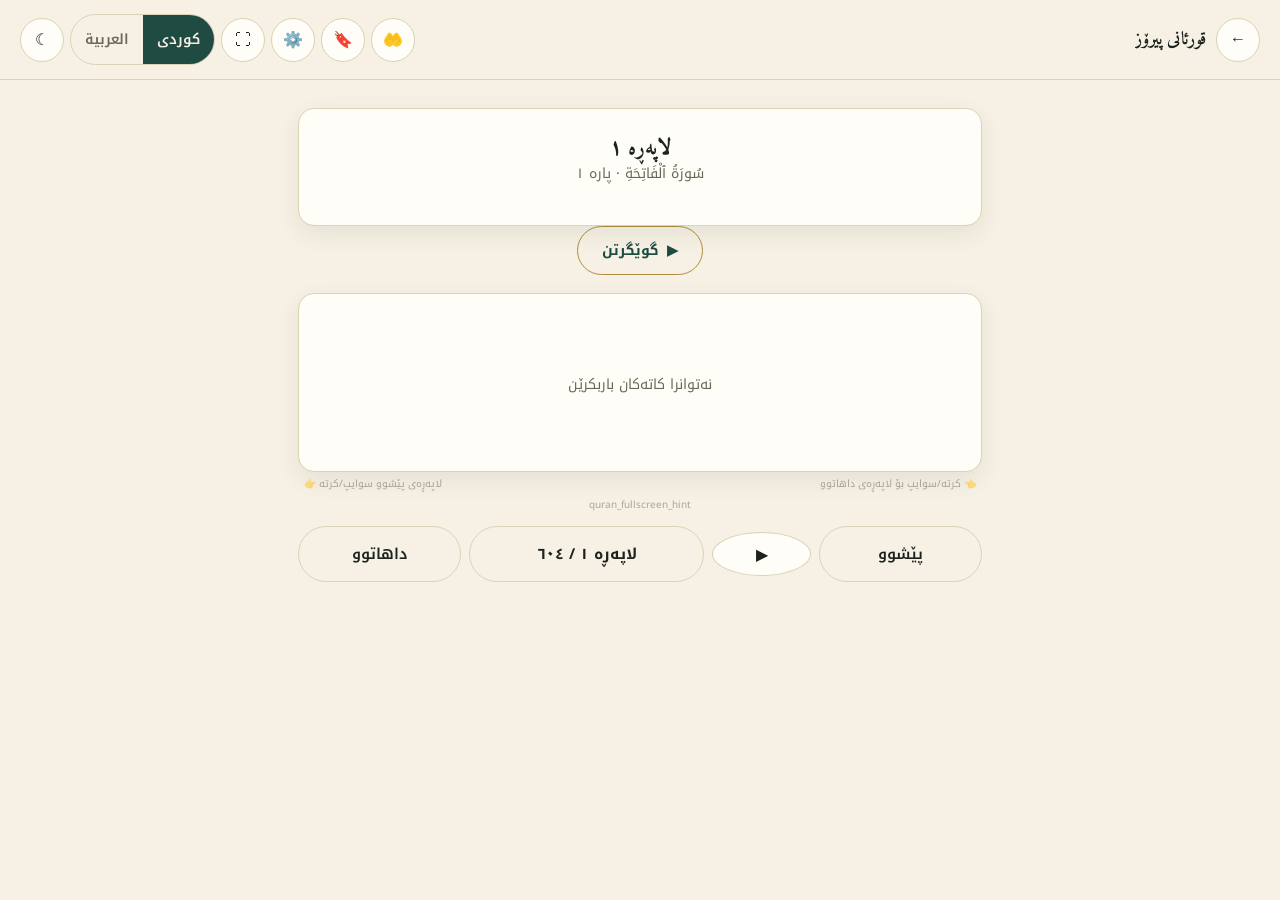
==== quran.html @ 37bf48a5 "Quran: remove Tajweed, fix fullscreen reader; Admin: one-click Azkar delete; cross-device safe-area/" ====
<!DOCTYPE html>
<html lang="ckb" dir="rtl">
<head>
<meta charset="UTF-8">
<meta name="viewport" content="width=device-width, initial-scale=1.0, maximum-scale=1.0, viewport-fit=cover">
<title>قورئانی پیرۆز</title>
<link rel="icon" href="icons/favicon-32.png" sizes="32x32">
<link rel="apple-touch-icon" href="icons/apple-touch-icon.png">
<meta name="theme-color" content="#1F4B43">
<link rel="stylesheet" href="css/theme.css">
<style>
  @import url('https://fonts.googleapis.com/css2?family=Amiri+Quran&display=swap');

  /* ---------- Reader toolbar ---------- */
  .reader-toolbar { display: flex; align-items: center; justify-content: space-between; gap: 8px; margin-bottom: 12px; flex-wrap: wrap; }
  .reader-audio-bar { display: flex; justify-content: center; margin-bottom: 10px; }
  .audio-play-btn {
    display: inline-flex; align-items: center; gap: 8px; padding: 10px 24px;
    border-radius: 999px; border: 1.5px solid var(--gold); background: transparent;
    color: var(--teal); font-weight: 700; font-size: 14px; min-height: 44px;
  }
  html[data-theme="dark"] .audio-play-btn { color: var(--gold); }

  /* ---------- Reader card / themes ---------- */
  body[data-qtheme="classic"] { --q-bg:#FFFDF7; --q-fg:#1C231F; --q-muted:#6B6858; }
  body[data-qtheme="night"]   { --q-bg:#12181A; --q-fg:#EDE7D3; --q-muted:#9A9682; }
  body[data-qtheme="sepia"]   { --q-bg:#F1E7D0; --q-fg:#3B2A18; --q-muted:#8A7A5E; }
  body[data-qtheme="emerald"] { --q-bg:#0F2A22; --q-fg:#F3EEDD; --q-muted:#9FC2B4; }
  body[data-qtheme="sky"]     { --q-bg:#EAF3F6; --q-fg:#16323D; --q-muted:#5C7A83; }

  #readerCard { background: var(--q-bg, var(--card)); color: var(--q-fg, var(--ink)); transition: background .2s ease, color .2s ease; position: relative; }

  .quran-flow-text { font-family: 'Amiri Quran', 'Amiri', serif; text-align: justify; text-align-last: center; line-height: 2.7; font-size: var(--q-font-size, 26px); }
  .ayah-num {
    display: inline-flex; align-items: center; justify-content: center;
    width: 1.05em; height: 1.05em; border-radius: 50%; border: 1.5px solid currentColor;
    font-size: 0.46em; font-family: 'Amiri Quran', 'Amiri', serif; font-weight: 700; opacity: .6;
    margin: 0 3px; vertical-align: 0.1em; line-height: 1;
  }
  .ayah-unit.bookmarked .ayah-num { border-color: var(--gold); background: var(--gold); color: #fff; opacity: 1; }
  .ayah-unit.playing { background: rgba(176,141,62,.18); border-radius: 6px; box-decoration-break: clone; -webkit-box-decoration-break: clone; }
  .ayah-unit.jump-target { animation: ayahFlash 1.6s ease; }
  @keyframes ayahFlash { 0%,100% { background: transparent; } 30% { background: rgba(176,141,62,.35); } }

  .surah-divider { text-align: center; margin: 26px 0 16px; padding: 12px 8px; border-top: 1px solid var(--q-muted, var(--line)); border-bottom: 1px solid var(--q-muted, var(--line)); }
  .surah-divider-name { font-family: 'Amiri Quran', 'Amiri', serif; font-size: 22px; font-weight: 700; }
  .surah-divider-meta { font-size: 12px; opacity: .75; margin-top: 4px; }
  .surah-divider:first-child { margin-top: 0; }

  .ayah-block { padding: 16px 2px; border-bottom: 1px dashed var(--q-muted, var(--line)); }
  .ayah-block:last-child { border-bottom: none; }
  .ayah-block-arabic { font-family: 'Amiri Quran', 'Amiri', serif; font-size: var(--q-font-size, 26px); text-align: right; line-height: 2.4; margin-bottom: 8px; }
  .ayah-block-tafsir { font-size: 14px; line-height: 1.9; color: var(--q-muted, var(--muted)); }
  .ayah-block-actions { margin-top: 8px; display: flex; gap: 6px; justify-content: flex-end; }
  .ayah-mini-btn { width: 32px; height: 32px; border-radius: 50%; border: 1px solid currentColor; opacity: .55; background: transparent; font-size: 13px; color: inherit; }
  .ayah-block.playing { background: rgba(176,141,62,.12); border-radius: var(--radius-sm); }
  .ayah-block.jump-target { animation: ayahFlash 1.6s ease; border-radius: var(--radius-sm); }

  /* ---------- Page navigation ---------- */
  .page-nav { display: flex; align-items: center; gap: 8px; margin-top: 14px; }
  .page-nav button { flex: 1; }
  .page-nav .page-indicator-btn { flex: 1.6; font-weight: 700; }
  .page-nav .icon-btn { flex: .7; min-height: 44px; }

  /* ---------- Settings / bookmarks modal bits ---------- */
  .theme-swatch-grid { display: grid; grid-template-columns: repeat(5, 1fr); gap: 8px; margin: 10px 0 6px; }
  .theme-swatch { height: 50px; border-radius: 10px; border: 2px solid var(--line); cursor: pointer; }
  .theme-swatch.selected { border-color: var(--gold); box-shadow: 0 0 0 2px rgba(176,141,62,.25); }
  .theme-swatch-label { font-size: 10px; text-align: center; margin-top: 4px; color: var(--muted); }
  .settings-row { display: flex; align-items: center; justify-content: space-between; padding: 12px 0; border-top: 1px solid var(--line); gap: 10px; }
  .settings-row:first-of-type { border-top: none; }
  .settings-row.column { flex-direction: column; align-items: stretch; }
  .toggle-switch { position: relative; width: 46px; height: 26px; flex-shrink: 0; }
  .toggle-switch input { opacity: 0; width: 0; height: 0; }
  .toggle-switch .track { position: absolute; inset: 0; background: var(--line); border-radius: 999px; transition: background .15s ease; }
  .toggle-switch .thumb { position: absolute; top: 3px; inset-inline-start: 3px; width: 20px; height: 20px; border-radius: 50%; background: #fff; transition: inset-inline-start .15s ease; box-shadow: 0 1px 3px rgba(0,0,0,.3); }
  .toggle-switch input:checked ~ .track { background: var(--teal); }
  .toggle-switch input:checked ~ .thumb { inset-inline-start: 23px; }
  .font-size-row { display: flex; align-items: center; gap: 10px; padding: 10px 0; }
  .font-size-row input[type="range"] { flex: 1; }
  .attribution-note { font-size: 11px; color: var(--muted); text-align: center; margin-top: 16px; line-height: 1.7; }

  /* ---------- Bookmarks ---------- */
  .bookmark-row-item { display: flex; align-items: center; gap: 8px; padding: 12px 4px; border-top: 1px solid var(--line); }
  .bookmark-row-item:first-child { border-top: none; }
  .bookmark-row-item .info { flex: 1; min-width: 0; cursor: pointer; }
  .bookmark-row-item .name { font-weight: 700; font-size: 14px; overflow-wrap: break-word; }
  .bookmark-row-item .meta { font-size: 12px; color: var(--muted); margin-top: 2px; }

  /* ---------- Dua Khatm ---------- */
  .dua-khatm-text { text-align: center; font-family: 'Amiri Quran', 'Amiri', serif; font-size: 21px; line-height: 2.4; white-space: pre-line; padding: 6px 4px; }

  /* ---------- Reader page tap zones ---------- */
  .reader-tap-hint { display: flex; justify-content: space-between; font-size: 10px; color: var(--muted); opacity: .55; margin-top: 4px; padding: 0 6px; }

  /* ---------- Immersive / fullscreen reading ----------
     Implemented as a plain fixed-position overlay rather than the
     browser's native Fullscreen API — that API behaves inconsistently
     across mobile browsers (partial support on iOS Safari, viewport
     resize glitches on Android Chrome when the address bar hides),
     which was causing the blank/overlapping rendering. A CSS-only
     overlay is fully within our control on every device. */
  body.q-immersive { overflow: hidden; }

  body.q-immersive .topbar,
  body.q-immersive #readerHeader,
  body.q-immersive .reader-audio-bar,
  body.q-immersive .reader-tap-hint,
  body.q-immersive .page-nav,
  body.q-immersive .ayah-block-actions { display: none !important; }

  body.q-immersive .page.wide { padding: 0; margin: 0; max-width: none; width: 100%; }

  body.q-immersive #readerCard {
    display: block;
    position: fixed;
    inset: 0;
    z-index: 500;
    background: var(--q-bg, var(--card));
    overflow-y: auto;
    -webkit-overflow-scrolling: touch;
    border-radius: 0;
    box-shadow: none;
    margin: 0;
    padding: max(22px, env(safe-area-inset-top)) max(18px, env(safe-area-inset-right)) max(22px, env(safe-area-inset-bottom)) max(18px, env(safe-area-inset-left));
  }

  .immersive-page-badge {
    display: none;
    position: fixed;
    bottom: max(14px, env(safe-area-inset-bottom));
    inset-inline: 0;
    margin: 0 auto;
    width: fit-content;
    z-index: 501;
    background: var(--card);
    color: var(--ink);
    border: 1px solid var(--line);
    border-radius: 999px;
    padding: 7px 18px;
    font-size: 12px;
    font-weight: 700;
    box-shadow: var(--shadow);
    opacity: .92;
  }
  body.q-immersive .immersive-page-badge { display: block; }

  .immersive-exit-btn {
    display: none;
    position: fixed;
    top: max(14px, env(safe-area-inset-top));
    inset-inline-end: max(14px, env(safe-area-inset-right));
    z-index: 501;
    width: 38px; height: 38px;
    border-radius: 50%;
    border: 1px solid var(--line);
    background: var(--card);
    color: var(--ink);
    font-size: 15px;
    align-items: center; justify-content: center;
    box-shadow: var(--shadow);
    opacity: .85;
  }
  body.q-immersive .immersive-exit-btn { display: flex; }
</style>
</head>
<body>

<div class="topbar">
  <div class="brand">
    <button class="icon-btn" onclick="handleBack()">←</button>
    <span data-i18n="quran_page_heading">قورئانی پیرۆز</span>
  </div>
  <div class="controls">
    <button class="icon-btn" onclick="openDuaKhatmModal()" title="Dua Khatm">🤲</button>
    <button class="icon-btn" onclick="openBookmarksModal()" title="Bookmarks">🔖</button>
    <button class="icon-btn" onclick="openSettingsModal()" title="Settings">⚙️</button>
    <button class="icon-btn" onclick="toggleFullscreen()" title="Fullscreen">⛶</button>
    <div class="lang-toggle">
      <button class="lang-pill" data-lang="ckb" onclick="setLang('ckb'); refreshCurrentView();">کوردی</button>
      <button class="lang-pill" data-lang="ar" onclick="setLang('ar'); refreshCurrentView();">العربية</button>
    </div>
    <button class="icon-btn" onclick="setTheme(getTheme()==='dark'?'light':'dark')">
      <span class="theme-toggle-icon">☾</span>
    </button>
  </div>
</div>

<div class="page wide" id="quranPage">
  <!-- Reader — always Mushaf page-by-page (1–604) -->
  <div id="readerView">
    <div class="hero-card" id="readerHeader" style="text-align:center; margin-top:0; padding:18px 20px">
      <h1 id="readerTitle" style="font-size:22px; font-family:'Amiri Quran','Amiri',serif"></h1>
      <p class="sub" id="readerSubtitle" style="margin-top:4px"></p>
    </div>

    <div class="reader-audio-bar">
      <button class="audio-play-btn" id="playBtn" onclick="toggleAudio()">
        <span id="playIcon">▶</span> <span id="playLabel" data-i18n="quran_play_audio">گوێگرتن</span>
      </button>
    </div>

    <div class="hero-card" id="readerCard">
      <div id="quranFlow">
        <p class="sub" data-i18n="prayer_loading">چاوەڕوان بە...</p>
      </div>
    </div>

    <div class="immersive-page-badge" id="immersivePageBadge"></div>
    <button class="immersive-exit-btn" onclick="exitImmersive()" title="Exit fullscreen">✕</button>

    <div class="reader-tap-hint">
      <span data-i18n="quran_tap_hint_next">👈 کرتە/سوایپ بۆ لاپەڕەی داهاتوو</span>
      <span data-i18n="quran_tap_hint_prev">لاپەڕەی پێشوو سوایپ/کرتە 👉</span>
    </div>
    <div class="reader-tap-hint" style="justify-content: center; margin-top: 6px;">
      <span data-i18n="quran_fullscreen_hint">(بۆ خوێندنەوەی پڕشاشە، کرتە لە ناوەڕاستی لاپەڕە بکە)</span>
    </div>

    <div class="page-nav" id="pageNav">
      <button class="btn-outline" onclick="prevPage()" data-i18n="quran_prev_page">پێشوو</button>
      <button class="icon-btn" id="pageNavPlayBtn" onclick="toggleAudio()" title="Play">▶</button>
      <button class="btn-outline page-indicator-btn" id="pageIndicatorBtn" onclick="openGotoPageModal()"></button>
      <button class="btn-outline" onclick="nextPage()" data-i18n="quran_next_page">داهاتوو</button>
    </div>
  </div>
</div>

<script src="js/config.js"></script>
<script src="js/i18n.js"></script>
<script src="js/ui-helpers.js"></script>
<script>
// ============================================================
// Quran reader — Al Quran Cloud API
// Reader is always Mushaf page-by-page (1–604), plain Uthmani script
// (no Tajweed colour-coding — kept simple and fast-loading).
// ============================================================
const QURAN_API = 'https://api.alquran.cloud/v1';
const TEXT_EDITION = 'quran-uthmani';
const TAFSIR_EDITION = 'ku.asan';
const AUDIO_EDITION = 'ar.alafasy';
const TOTAL_PAGES = 604;

// ---- Static Quran metadata ----
const PAGE_STARTS=[[1,1],[2,1],[2,6],[2,17],[2,25],[2,30],[2,38],[2,49],[2,58],[2,62],[2,70],[2,77],[2,84],[2,89],[2,94],[2,102],[2,106],[2,113],[2,120],[2,127],[2,135],[2,142],[2,146],[2,154],[2,164],[2,170],[2,177],[2,182],[2,187],[2,191],[2,197],[2,203],[2,211],[2,216],[2,220],[2,225],[2,231],[2,234],[2,238],[2,246],[2,249],[2,253],[2,257],[2,260],[2,265],[2,270],[2,275],[2,282],[2,283],[3,1],[3,10],[3,16],[3,23],[3,30],[3,38],[3,46],[3,53],[3,62],[3,71],[3,78],[3,84],[3,92],[3,101],[3,109],[3,116],[3,122],[3,133],[3,141],[3,149],[3,154],[3,158],[3,166],[3,174],[3,181],[3,187],[3,195],[4,1],[4,7],[4,12],[4,15],[4,20],[4,24],[4,27],[4,34],[4,38],[4,45],[4,52],[4,60],[4,66],[4,75],[4,80],[4,87],[4,92],[4,95],[4,102],[4,106],[4,114],[4,122],[4,128],[4,135],[4,141],[4,148],[4,155],[4,163],[4,171],[4,176],[5,3],[5,6],[5,10],[5,14],[5,18],[5,24],[5,32],[5,37],[5,42],[5,46],[5,51],[5,58],[5,65],[5,71],[5,77],[5,83],[5,90],[5,96],[5,104],[5,109],[5,114],[6,1],[6,9],[6,19],[6,28],[6,36],[6,45],[6,53],[6,60],[6,69],[6,74],[6,82],[6,91],[6,95],[6,102],[6,111],[6,119],[6,125],[6,132],[6,138],[6,143],[6,147],[6,152],[6,158],[7,1],[7,12],[7,23],[7,31],[7,38],[7,44],[7,52],[7,58],[7,68],[7,74],[7,82],[7,88],[7,96],[7,105],[7,121],[7,131],[7,138],[7,144],[7,150],[7,156],[7,160],[7,164],[7,171],[7,179],[7,188],[7,196],[8,1],[8,9],[8,17],[8,26],[8,34],[8,41],[8,46],[8,53],[8,62],[8,70],[9,1],[9,7],[9,14],[9,21],[9,27],[9,32],[9,37],[9,41],[9,48],[9,55],[9,62],[9,69],[9,73],[9,80],[9,87],[9,94],[9,100],[9,107],[9,112],[9,118],[9,123],[10,1],[10,7],[10,15],[10,21],[10,26],[10,34],[10,43],[10,54],[10,62],[10,71],[10,79],[10,89],[10,98],[10,107],[11,6],[11,13],[11,20],[11,29],[11,38],[11,46],[11,54],[11,63],[11,72],[11,82],[11,89],[11,98],[11,109],[11,118],[12,5],[12,15],[12,23],[12,31],[12,38],[12,44],[12,53],[12,64],[12,70],[12,79],[12,87],[12,96],[12,104],[13,1],[13,6],[13,14],[13,19],[13,29],[13,35],[13,43],[14,6],[14,11],[14,19],[14,25],[14,34],[14,43],[15,1],[15,16],[15,32],[15,52],[15,71],[15,91],[16,7],[16,15],[16,27],[16,35],[16,43],[16,55],[16,65],[16,73],[16,80],[16,88],[16,94],[16,103],[16,111],[16,119],[17,1],[17,8],[17,18],[17,28],[17,39],[17,50],[17,59],[17,67],[17,76],[17,87],[17,97],[17,105],[18,5],[18,16],[18,21],[18,28],[18,35],[18,46],[18,54],[18,62],[18,75],[18,84],[18,98],[19,1],[19,12],[19,26],[19,39],[19,52],[19,65],[19,77],[19,96],[20,13],[20,38],[20,52],[20,65],[20,77],[20,88],[20,99],[20,114],[20,126],[21,1],[21,11],[21,25],[21,36],[21,45],[21,58],[21,73],[21,82],[21,91],[21,102],[22,1],[22,6],[22,16],[22,24],[22,31],[22,39],[22,47],[22,56],[22,65],[22,73],[23,1],[23,18],[23,28],[23,43],[23,60],[23,75],[23,90],[23,105],[24,1],[24,11],[24,21],[24,28],[24,32],[24,37],[24,44],[24,54],[24,59],[24,62],[25,3],[25,12],[25,21],[25,33],[25,44],[25,56],[25,68],[26,1],[26,20],[26,40],[26,61],[26,84],[26,112],[26,137],[26,160],[26,184],[26,207],[27,1],[27,14],[27,23],[27,36],[27,45],[27,56],[27,64],[27,77],[27,89],[28,6],[28,14],[28,22],[28,29],[28,36],[28,44],[28,51],[28,60],[28,71],[28,78],[28,85],[29,7],[29,15],[29,24],[29,31],[29,39],[29,46],[29,53],[29,64],[30,6],[30,16],[30,25],[30,33],[30,42],[30,51],[31,1],[31,12],[31,20],[31,29],[32,1],[32,12],[32,21],[33,1],[33,7],[33,16],[33,23],[33,31],[33,36],[33,44],[33,51],[33,55],[33,63],[34,1],[34,8],[34,15],[34,23],[34,32],[34,40],[34,49],[35,4],[35,12],[35,19],[35,31],[35,39],[35,45],[36,13],[36,28],[36,41],[36,55],[36,71],[37,1],[37,25],[37,52],[37,77],[37,103],[37,127],[37,154],[38,1],[38,17],[38,27],[38,43],[38,62],[38,84],[39,6],[39,11],[39,22],[39,32],[39,41],[39,48],[39,57],[39,68],[39,75],[40,8],[40,17],[40,26],[40,34],[40,41],[40,50],[40,59],[40,67],[40,78],[41,1],[41,12],[41,21],[41,30],[41,39],[41,47],[42,1],[42,11],[42,16],[42,23],[42,32],[42,45],[42,52],[43,11],[43,23],[43,34],[43,48],[43,61],[43,74],[44,1],[44,19],[44,40],[45,1],[45,14],[45,23],[45,33],[46,6],[46,15],[46,21],[46,29],[47,1],[47,12],[47,20],[47,30],[48,1],[48,10],[48,16],[48,24],[48,29],[49,5],[49,12],[50,1],[50,16],[50,36],[51,7],[51,31],[51,52],[52,15],[52,32],[53,1],[53,27],[53,45],[54,7],[54,28],[54,50],[55,17],[55,41],[55,68],[56,17],[56,51],[56,77],[57,4],[57,12],[57,19],[57,25],[58,1],[58,7],[58,12],[58,22],[59,4],[59,10],[59,17],[60,1],[60,6],[60,12],[61,6],[62,1],[62,9],[63,5],[64,1],[64,10],[65,1],[65,6],[66,1],[66,8],[67,1],[67,13],[67,27],[68,16],[68,43],[69,9],[69,35],[70,11],[70,40],[71,11],[72,1],[72,14],[73,1],[73,20],[74,18],[74,48],[75,20],[76,6],[76,26],[77,20],[78,1],[78,31],[79,16],[80,1],[81,1],[82,1],[83,7],[83,35],[85,1],[86,1],[87,16],[89,1],[89,24],[91,1],[92,15],[95,1],[97,1],[98,8],[100,10],[103,1],[106,1],[109,1],[112,1]];
const JUZ_STARTS=[[1,1],[2,142],[2,253],[3,93],[4,24],[4,148],[5,82],[6,111],[7,88],[8,41],[9,93],[11,6],[12,53],[15,1],[17,1],[18,75],[21,1],[23,1],[25,21],[27,56],[29,46],[33,31],[36,28],[39,32],[41,47],[46,1],[51,31],[58,1],[67,1],[78,1]];
const SURAH_META=[["سُورَةُ ٱلْفَاتِحَةِ","Al-Faatiha","The Opening",7,"M"],["سُورَةُ البَقَرَةِ","Al-Baqara","The Cow",286,"D"],["سُورَةُ آلِ عِمۡرَانَ","Aal-i-Imraan","The Family of Imraan",200,"D"],["سُورَةُ النِّسَاءِ","An-Nisaa","The Women",176,"D"],["سُورَةُ المَائـِدَةِ","Al-Maaida","The Table",120,"D"],["سُورَةُ الأَنۡعَامِ","Al-An'aam","The Cattle",165,"M"],["سُورَةُ الأَعۡرَافِ","Al-A'raaf","The Heights",206,"M"],["سُورَةُ الأَنفَالِ","Al-Anfaal","The Spoils of War",75,"D"],["سُورَةُ التَّوۡبَةِ","At-Tawba","The Repentance",129,"D"],["سُورَةُ يُونُسَ","Yunus","Jonas",109,"M"],["سُورَةُ هُودٍ","Hud","Hud",123,"M"],["سُورَةُ يُوسُفَ","Yusuf","Joseph",111,"M"],["سُورَةُ الرَّعۡدِ","Ar-Ra'd","The Thunder",43,"D"],["سُورَةُ إِبۡرَاهِيمَ","Ibrahim","Abraham",52,"M"],["سُورَةُ الحِجۡرِ","Al-Hijr","The Rock",99,"M"],["سُورَةُ النَّحۡلِ","An-Nahl","The Bee",128,"M"],["سُورَةُ الإِسۡرَاءِ","Al-Israa","The Night Journey",111,"M"],["سُورَةُ الكَهۡفِ","Al-Kahf","The Cave",110,"M"],["سُورَةُ مَرۡيَمَ","Maryam","Mary",98,"M"],["سُورَةُ طه","Taa-Haa","Taa-Haa",135,"M"],["سُورَةُ الأَنبِيَاءِ","Al-Anbiyaa","The Prophets",112,"M"],["سُورَةُ الحَجِّ","Al-Hajj","The Pilgrimage",78,"D"],["سُورَةُ المُؤۡمِنُونَ","Al-Muminoon","The Believers",118,"M"],["سُورَةُ النُّورِ","An-Noor","The Light",64,"D"],["سُورَةُ الفُرۡقَانِ","Al-Furqaan","The Criterion",77,"M"],["سُورَةُ الشُّعَرَاءِ","Ash-Shu'araa","The Poets",227,"M"],["سُورَةُ النَّمۡلِ","An-Naml","The Ant",93,"M"],["سُورَةُ القَصَصِ","Al-Qasas","The Stories",88,"M"],["سُورَةُ العَنكَبُوتِ","Al-Ankaboot","The Spider",69,"M"],["سُورَةُ الرُّومِ","Ar-Room","The Romans",60,"M"],["سُورَةُ لُقۡمَانَ","Luqman","Luqman",34,"M"],["سُورَةُ السَّجۡدَةِ","As-Sajda","The Prostration",30,"M"],["سُورَةُ الأَحۡزَابِ","Al-Ahzaab","The Clans",73,"D"],["سُورَةُ سَبَإٍ","Saba","Sheba",54,"M"],["سُورَةُ فَاطِرٍ","Faatir","The Originator",45,"M"],["سُورَةُ يسٓ","Yaseen","Yaseen",83,"M"],["سُورَةُ الصَّافَّاتِ","As-Saaffaat","Those drawn up in Ranks",182,"M"],["سُورَةُ صٓ","Saad","The letter Saad",88,"M"],["سُورَةُ الزُّمَرِ","Az-Zumar","The Groups",75,"M"],["سُورَةُ غَافِرٍ","Ghafir","The Forgiver",85,"M"],["سُورَةُ فُصِّلَتۡ","Fussilat","Explained in detail",54,"M"],["سُورَةُ الشُّورَىٰ","Ash-Shura","Consultation",53,"M"],["سُورَةُ الزُّخۡرُفِ","Az-Zukhruf","Ornaments of gold",89,"M"],["سُورَةُ الدُّخَانِ","Ad-Dukhaan","The Smoke",59,"M"],["سُورَةُ الجَاثِيَةِ","Al-Jaathiya","Crouching",37,"M"],["سُورَةُ الأَحۡقَافِ","Al-Ahqaf","The Dunes",35,"M"],["سُورَةُ مُحَمَّدٍ","Muhammad","Muhammad",38,"D"],["سُورَةُ الفَتۡحِ","Al-Fath","The Victory",29,"D"],["سُورَةُ الحُجُرَاتِ","Al-Hujuraat","The Inner Apartments",18,"D"],["سُورَةُ قٓ","Qaaf","The letter Qaaf",45,"M"],["سُورَةُ الذَّارِيَاتِ","Adh-Dhaariyat","The Winnowing Winds",60,"M"],["سُورَةُ الطُّورِ","At-Tur","The Mount",49,"M"],["سُورَةُ النَّجۡمِ","An-Najm","The Star",62,"M"],["سُورَةُ القَمَرِ","Al-Qamar","The Moon",55,"M"],["سُورَةُ الرَّحۡمَٰن","Ar-Rahmaan","The Beneficent",78,"D"],["سُورَةُ الوَاقِعَةِ","Al-Waaqia","The Inevitable",96,"M"],["سُورَةُ الحَدِيدِ","Al-Hadid","The Iron",29,"D"],["سُورَةُ المُجَادلَةِ","Al-Mujaadila","The Pleading Woman",22,"D"],["سُورَةُ الحَشۡرِ","Al-Hashr","The Exile",24,"D"],["سُورَةُ المُمۡتَحنَةِ","Al-Mumtahana","She that is to be examined",13,"D"],["سُورَةُ الصَّفِّ","As-Saff","The Ranks",14,"D"],["سُورَةُ الجُمُعَةِ","Al-Jumu'a","Friday",11,"D"],["سُورَةُ المُنَافِقُونَ","Al-Munaafiqoon","The Hypocrites",11,"D"],["سُورَةُ التَّغَابُنِ","At-Taghaabun","Mutual Disillusion",18,"D"],["سُورَةُ الطَّلَاقِ","At-Talaaq","Divorce",12,"D"],["سُورَةُ التَّحۡرِيمِ","At-Tahrim","The Prohibition",12,"D"],["سُورَةُ المُلۡكِ","Al-Mulk","The Sovereignty",30,"M"],["سُورَةُ القَلَمِ","Al-Qalam","The Pen",52,"M"],["سُورَةُ الحَاقَّةِ","Al-Haaqqa","The Reality",52,"M"],["سُورَةُ المَعَارِجِ","Al-Ma'aarij","The Ascending Stairways",44,"M"],["سُورَةُ نُوحٍ","Nooh","Noah",28,"M"],["سُورَةُ الجِنِّ","Al-Jinn","The Jinn",28,"M"],["سُورَةُ المُزَّمِّلِ","Al-Muzzammil","The Enshrouded One",20,"M"],["سُورَةُ المُدَّثِّرِ","Al-Muddaththir","The Cloaked One",56,"M"],["سُورَةُ القِيَامَةِ","Al-Qiyaama","The Resurrection",40,"M"],["سُورَةُ الإِنسَانِ","Al-Insaan","Man",31,"D"],["سُورَةُ المُرۡسَلَاتِ","Al-Mursalaat","The Emissaries",50,"M"],["سُورَةُ النَّبَإِ","An-Naba","The Announcement",40,"M"],["سُورَةُ النَّازِعَاتِ","An-Naazi'aat","Those who drag forth",46,"M"],["سُورَةُ عَبَسَ","Abasa","He frowned",42,"M"],["سُورَةُ التَّكۡوِيرِ","At-Takwir","The Overthrowing",29,"M"],["سُورَةُ الانفِطَارِ","Al-Infitaar","The Cleaving",19,"M"],["سُورَةُ المُطَفِّفِينَ","Al-Mutaffifin","Defrauding",36,"M"],["سُورَةُ الانشِقَاقِ","Al-Inshiqaaq","The Splitting Open",25,"M"],["سُورَةُ البُرُوجِ","Al-Burooj","The Constellations",22,"M"],["سُورَةُ الطَّارِقِ","At-Taariq","The Morning Star",17,"M"],["سُورَةُ الأَعۡلَىٰ","Al-A'laa","The Most High",19,"M"],["سُورَةُ الغَاشِيَةِ","Al-Ghaashiya","The Overwhelming",26,"M"],["سُورَةُ الفَجۡرِ","Al-Fajr","The Dawn",30,"M"],["سُورَةُ البَلَدِ","Al-Balad","The City",20,"M"],["سُورَةُ الشَّمۡسِ","Ash-Shams","The Sun",15,"M"],["سُورَةُ اللَّيۡلِ","Al-Lail","The Night",21,"M"],["سُورَةُ الضُّحَىٰ","Ad-Dhuhaa","The Morning Hours",11,"M"],["سُورَةُ الشَّرۡحِ","Ash-Sharh","The Consolation",8,"M"],["سُورَةُ التِّينِ","At-Tin","The Fig",8,"M"],["سُورَةُ العَلَقِ","Al-Alaq","The Clot",19,"M"],["سُورَةُ القَدۡرِ","Al-Qadr","The Power, Fate",5,"M"],["سُورَةُ البَيِّنَةِ","Al-Bayyina","The Evidence",8,"D"],["سُورَةُ الزَّلۡزَلَةِ","Az-Zalzala","The Earthquake",8,"D"],["سُورَةُ العَادِيَاتِ","Al-Aadiyaat","The Chargers",11,"M"],["سُورَةُ القَارِعَةِ","Al-Qaari'a","The Calamity",11,"M"],["سُورَةُ التَّكَاثُرِ","At-Takaathur","Competition",8,"M"],["سُورَةُ العَصۡرِ","Al-Asr","The Declining Day, Epoch",3,"M"],["سُورَةُ الهُمَزَةِ","Al-Humaza","The Traducer",9,"M"],["سُورَةُ الفِيلِ","Al-Fil","The Elephant",5,"M"],["سُورَةُ قُرَيۡشٍ","Quraish","Quraysh",4,"M"],["سُورَةُ المَاعُونِ","Al-Maa'un","Almsgiving",7,"M"],["سُورَةُ الكَوۡثَرِ","Al-Kawthar","Abundance",3,"M"],["سُورَةُ الكَافِرُونَ","Al-Kaafiroon","The Disbelievers",6,"M"],["سُورَةُ النَّصۡرِ","An-Nasr","Divine Support",3,"D"],["سُورَةُ المَسَدِ","Al-Masad","The Palm Fibre",5,"M"],["سُورَةُ الإِخۡلَاصِ","Al-Ikhlaas","Sincerity",4,"M"],["سُورَةُ الفَلَقِ","Al-Falaq","The Dawn",5,"M"],["سُورَةُ النَّاسِ","An-Naas","Mankind",6,"M"]];

const SURAH_AYAH_OFFSET = []; 
(function build() {
  let acc = 0;
  for (let i = 0; i < SURAH_META.length; i++) { SURAH_AYAH_OFFSET[i] = acc; acc += SURAH_META[i][3]; }
})();
function surahAyahCount(s) { return SURAH_META[s - 1][3]; }
function globalIndex(surah, ayah) { return SURAH_AYAH_OFFSET[surah - 1] + ayah; }

const PAGE_START_GLOBAL = PAGE_STARTS.map(([s, a]) => globalIndex(s, a));
const JUZ_START_GLOBAL = JUZ_STARTS.map(([s, a]) => globalIndex(s, a));

function lastIndexAtMost(arr, target) {
  let lo = 0, hi = arr.length - 1, ans = 0;
  while (lo <= hi) {
    const mid = (lo + hi) >> 1;
    if (arr[mid] <= target) { ans = mid; lo = mid + 1; } else hi = mid - 1;
  }
  return ans;
}
function pageForGlobal(g) { return lastIndexAtMost(PAGE_START_GLOBAL, g) + 1; }
function pageForRef(surah, ayah) { return pageForGlobal(globalIndex(surah, ayah)); }
function pageForSurah(surah) { return pageForRef(surah, 1); }
function juzForGlobal(g) { return lastIndexAtMost(JUZ_START_GLOBAL, g) + 1; }

function walkRefs(startSurah, startAyah, count) {
  const refs = [];
  let s = startSurah, a = startAyah;
  for (let i = 0; i < count; i++) {
    refs.push({ surah: s, ayah: a });
    a++;
    if (a > surahAyahCount(s) && s < SURAH_META.length) { s++; a = 1; }
  }
  return refs;
}

function arabicNumeral(n) {
  const digits = ['٠', '١', '٢', '٣', '٤', '٥', '٦', '٧', '٨', '٩'];
  return String(n).split('').map((d) => digits[parseInt(d, 10)]).join('');
}

// ============================================================
// Dua Khatm al-Quran
// ============================================================
const DUA_KHATM_TEXT = `اللَّهُمَّ ارْحَمْنِي بِالْقُرْآنِ، وَاجْعَلْهُ لِي إِمَامًا وَنُورًا وَهُدًى وَرَحْمَةً، اللَّهُمَّ ذَكِّرْنِي مِنْهُ مَا نُسِّيتُ، وَعَلِّمْنِي مِنْهُ مَا جَهِلْتُ، وَارْزُقْنِي تِلَاوَتَهُ آنَاءَ اللَّيْلِ وَأَطْرَافَ النَّهَارِ، وَاجْعَلْهُ لِي حُجَّةً يَا رَبَّ الْعَالَمِينَ.

اللَّهُمَّ اجْعَلِ الْقُرْآنَ الْعَظِيمَ رَبِيعَ قَلْبِي، وَنُورَ صَدْرِي، وَجَلَاءَ حُزْنِي، وَذَهَابَ هَمِّي وَغَمِّي.

اللَّهُمَّ لَكَ الْحَمْدُ حَتَّى تَرْضَى، وَلَكَ الْحَمْدُ إِذَا رَضِيتَ، وَلَكَ الْحَمْدُ بَعْدَ الرِّضَا، وَلَكَ الْحَمْدُ عَلَى نِعَمِكَ الَّتِي لَا تُعَدُّ وَلَا تُحْصَى، وَلَكَ الْحَمْدُ أَنْ بَلَّغْتَنَا خَتْمَ كِتَابِكَ الْكَرِيمِ.

اللَّهُمَّ تَقَبَّلْ مِنَّا خَتْمَ الْقُرْآنِ، وَاكْتُبْ لَنَا بِهِ الْأَجْرَ الْعَظِيمَ، وَوَفِّقْنَا لِخَتَمَاتٍ عَدِيدَةٍ فِي صِحَّةٍ وَعَافِيَةٍ وَإِيمَانٍ.

رَبَّنَا آتِنَا فِي الدُّنْيَا حَسَنَةً وَفِي الْآخِرَةِ حَسَنَةً وَقِنَا عَذَابَ النَّارِ.

وَصَلَّى اللَّهُ وَسَلَّمَ عَلَى نَبِيِّنَا مُحَمَّدٍ، وَعَلَى آلِهِ وَصَحْبِهِ أَجْمَعِينَ.`;

function openDuaKhatmModal() {
  openModal(`
    <h3 data-i18n="quran_dua_khatm_title">دوعای ختمی قورئان</h3>
    <div class="dua-khatm-text">${DUA_KHATM_TEXT}</div>
  `);
}

function offerDuaKhatm() {
  openModal(`
    <h3 data-i18n="quran_khatm_congrats_title">پیرۆزە! 🎉</h3>
    <p data-i18n="quran_khatm_congrats">پیرۆزە! تۆ خوێندنەوەی تەواوی قورئانی پیرۆزت تەواو کرد.</p>
    <button class="btn-primary" style="width:100%; margin-top:8px" onclick="closeModal(); openDuaKhatmModal();" data-i18n="quran_khatm_view_dua">بینینی دوعای ختم</button>
  `);
}

// ============================================================
// State
// ============================================================
let currentPage = 1;
let currentAyahs = [];      
let settings = loadSettings();
let bookmarks = loadBookmarks();
let pendingAutoPlay = false;

// ============================================================
// Persistence
// ============================================================
function loadSettings() {
  const defaults = { theme: 'classic', fontSize: 26, showTafsir: false };
  try {
    const saved = JSON.parse(localStorage.getItem('quran_settings') || '{}');
    // Older saved settings may still carry colorMode/showTajweed keys —
    // drop them silently now that Tajweed colouring has been removed.
    delete saved.colorMode;
    delete saved.showTajweed;
    return Object.assign(defaults, saved);
  } catch (e) { return defaults; }
}
function saveSettings() { localStorage.setItem('quran_settings', JSON.stringify(settings)); applyReaderSettings(); }

function loadBookmarks() {
  try {
    const raw = JSON.parse(localStorage.getItem('quran_bookmarks') || '[]');
    return raw.map((b) => ({
      id: b.id || `${b.surah}-${b.ayah}-${b.savedAt || Date.now()}-${Math.random().toString(36).slice(2, 6)}`,
      surah: b.surah,
      ayah: b.ayah,
      page: b.page || pageForRef(b.surah, b.ayah),
      name: b.name || null,
      savedAt: b.savedAt || Date.now(),
    }));
  } catch (e) { return []; }
}
function saveBookmarks() { localStorage.setItem('quran_bookmarks', JSON.stringify(bookmarks)); }
function isBookmarked(surah, ayah) { return bookmarks.some((b) => b.surah === surah && b.ayah === ayah); }

function loadLastPosition() {
  try { return JSON.parse(localStorage.getItem('quran_last_position') || 'null'); } catch (e) { return null; }
}
let _posSaveTimer = null;
function saveLastPosition(surah, ayah) {
  clearTimeout(_posSaveTimer);
  _posSaveTimer = setTimeout(() => {
    const m = SURAH_META[surah - 1];
    localStorage.setItem('quran_last_position', JSON.stringify({
      surah, ayah,
      surahName: m ? m[0] : '',
      page: pageForRef(surah, ayah),
      updatedAt: Date.now(),
    }));
  }, 400);
}

function refreshCurrentView() {
  updateReaderHeader();
  renderReader();
}

// ============================================================
// API access
// ============================================================
async function fetchEditionAyahs(kind, ref, edition) {
  const res = await fetch(`${QURAN_API}/${kind}/${ref}/${edition}`);
  const json = await res.json();
  if (json.code !== 200) throw new Error('api-error');
  return json.data.ayahs || [];
}

async function fetchCombined(kind, ref, editions) {
  try {
    const res = await fetch(`${QURAN_API}/${kind}/${ref}/editions/${editions.join(',')}`);
    const json = await res.json();
    if (json.code === 200 && Array.isArray(json.data) && json.data.length === editions.length) {
      return json.data.map((d) => d.ayahs || []);
    }
    throw new Error('unexpected-shape');
  } catch (err) {
    return Promise.all(editions.map((ed) => fetchEditionAyahs(kind, ref, ed)));
  }
}

// ============================================================
// Loading + rendering the reader
// ============================================================
function showReaderLoading() {
  document.getElementById('quranFlow').innerHTML = `<p class="sub" style="text-align:center">${t('prayer_loading')}</p>`;
}
function showReaderError() {
  document.getElementById('quranFlow').innerHTML = `<div class="empty-state">${t('prayer_error')}</div>`;
}

async function loadAndRenderPage(pageNum, focusRef) {
  showReaderLoading();
  try {
    const [textAyahs, tafsirAyahs] = await fetchCombined('page', pageNum, [TEXT_EDITION, TAFSIR_EDITION]);
    
    const count = textAyahs.length;
    const start = PAGE_STARTS[pageNum - 1];
    const refs = walkRefs(start[0], start[1], count);
    
    currentAyahs = refs.map((r, i) => ({ 
        surah: r.surah, 
        ayah: r.ayah, 
        arabicText: (textAyahs[i] && textAyahs[i].text) || '', 
        tafsir: (tafsirAyahs[i] && tafsirAyahs[i].text) || '' 
    }));
    
    renderReader(focusRef);
  } catch (err) {
    showReaderError();
  }
}

function surahDividerHtml(surahNum) {
  const m = SURAH_META[surahNum - 1];
  return `<div class="surah-divider">
    <div class="surah-divider-name">${m[0]}</div>
    <div class="surah-divider-meta">${escapeHtml(m[2])} · ${m[3]} ${t('quran_ayahs')} · ${m[4] === 'M' ? t('quran_meccan') : t('quran_medinan')}</div>
  </div>`;
}

function renderReader(focusRef) {
  const container = document.getElementById('quranFlow');
  const flowMode = !settings.showTafsir;
  let html = '';
  let lastSurah = null;
  currentAyahs.forEach((a) => {
    if (a.surah !== lastSurah) { html += surahDividerHtml(a.surah); lastSurah = a.surah; }
    if (flowMode) {
      html += `<span class="ayah-unit" data-surah="${a.surah}" data-ayah="${a.ayah}">${a.arabicText}<span class="ayah-num">${arabicNumeral(a.ayah)}</span></span> `;
    } else {
      html += `
        <div class="ayah-unit ayah-block" data-surah="${a.surah}" data-ayah="${a.ayah}">
          <div class="ayah-block-arabic">${a.arabicText}<span class="ayah-num">${arabicNumeral(a.ayah)}</span></div>
          <div class="ayah-block-tafsir">${escapeHtml(a.tafsir)}</div>
          <div class="ayah-block-actions">
            <button class="ayah-mini-btn" onclick="toggleAyahBookmark(${a.surah},${a.ayah})" title="${t('quran_bookmark_add')}">🔖</button>
          </div>
        </div>`;
    }
  });
  
  container.innerHTML = flowMode ? `<p class="quran-flow-text">${html}</p>` : html;
  applyReaderSettings();
  markBookmarksInDom();
  setupPositionObserver();
  setupReaderGestures();
  
  if (focusRef != null && currentAyahs.length) {
    const el = container.querySelector(`.ayah-unit[data-surah="${focusRef.surah}"][data-ayah="${focusRef.ayah}"]`);
    if (el) {
      setTimeout(() => { el.scrollIntoView({ behavior: 'smooth', block: 'center' }); el.classList.add('jump-target'); }, 60);
    }
  }
  
  if (pendingAutoPlay) {
    pendingAutoPlay = false;
    startPageAudio();
  } else {
    resetAudioState();
  }
}

function applyReaderSettings() {
  document.body.dataset.qtheme = settings.theme;
  document.getElementById('quranPage').style.setProperty('--q-font-size', settings.fontSize + 'px');
}

function markBookmarksInDom() {
  document.querySelectorAll('.ayah-unit').forEach((el) => {
    const s = parseInt(el.dataset.surah, 10), a = parseInt(el.dataset.ayah, 10);
    el.classList.toggle('bookmarked', isBookmarked(s, a));
  });
}

let posObserver = null;
function setupPositionObserver() {
  if (posObserver) posObserver.disconnect();
  posObserver = new IntersectionObserver((entries) => {
    entries.forEach((en) => {
      if (en.isIntersecting) {
        saveLastPosition(parseInt(en.target.dataset.surah, 10), parseInt(en.target.dataset.ayah, 10));
      }
    });
  }, { root: null, rootMargin: '-15% 0px -75% 0px', threshold: 0 });
  document.querySelectorAll('.ayah-unit').forEach((el) => posObserver.observe(el));
}

// ============================================================
// Navigation — Mushaf page mode only (1..604)
// ============================================================
function updateReaderHeader() {
  const start = PAGE_STARTS[currentPage - 1];
  const m = SURAH_META[start[0] - 1];
  const juz = juzForGlobal(PAGE_START_GLOBAL[currentPage - 1]);
  document.getElementById('readerTitle').textContent = `${t('quran_page_word')} ${arabicNumeral(currentPage)}`;
  document.getElementById('readerSubtitle').textContent = `${m[0]} · ${t('quran_juz_word')} ${arabicNumeral(juz)}`;
  const pageLabel = `${t('quran_page_word')} ${arabicNumeral(currentPage)} / ${arabicNumeral(TOTAL_PAGES)}`;
  document.getElementById('pageIndicatorBtn').textContent = pageLabel;
  const badge = document.getElementById('immersivePageBadge');
  if (badge) badge.textContent = pageLabel;
}

function openPageMode(pageNum, focusRef) {
  currentPage = Math.min(Math.max(pageNum, 1), TOTAL_PAGES);
  window.scrollTo(0, 0);
  updateReaderHeader();
  loadAndRenderPage(currentPage, focusRef);
  const start = PAGE_STARTS[currentPage - 1];
  saveLastPosition(start[0], start[1]);
}

function openReaderAt(surah, ayah) {
  const a = ayah || 1;
  openPageMode(pageForRef(surah, a), { surah, ayah: a });
}

function gotoPage(n) {
  n = Math.min(Math.max(n, 1), TOTAL_PAGES);
  if (n === currentPage) return;
  openPageMode(n);
}
function nextPage() { if (currentPage < TOTAL_PAGES) gotoPage(currentPage + 1); }
function prevPage() { if (currentPage > 1) gotoPage(currentPage - 1); }

function handleBack() {
  history.back();
}

function openGotoPageModal() {
  closeModal();
  openModal(`
    <h3 data-i18n="quran_goto_page">چوون بۆ لاپەڕەیەک</h3>
    <div class="field">
      <input type="number" id="gotoPageInput" min="1" max="${TOTAL_PAGES}" data-i18n-placeholder="quran_goto_page_placeholder" placeholder="ژمارەی لاپەڕە (١ - ٦٠٤)" style="font-size:18px; text-align:center">
    </div>
    <button class="btn-primary" id="gotoPageBtn" data-i18n="quran_go_btn">بچۆ</button>
  `);
  document.getElementById('gotoPageBtn').addEventListener('click', () => {
    const v = parseInt(document.getElementById('gotoPageInput').value, 10);
    if (!v || v < 1 || v > TOTAL_PAGES) { toast(t('required_field'), 'error'); return; }
    closeModal();
    openPageMode(v);
  });
}

// ============================================================
// Reader gestures
// ============================================================
let _lastGestureAt = 0;
function setupReaderGestures() {
  const el = document.getElementById('readerCard');
  if (!el || el.dataset.gesturesBound) return;
  el.dataset.gesturesBound = '1';
  let sx = null, sy = null, st = 0;
  
  el.addEventListener('touchstart', (e) => {
    if (e.touches.length !== 1) return;
    sx = e.touches[0].clientX; sy = e.touches[0].clientY; st = Date.now();
  }, { passive: true });
  
  el.addEventListener('touchend', (e) => {
    if (sx == null) return;
    const tt = e.changedTouches[0];
    const dx = tt.clientX - sx, dy = tt.clientY - sy, dt = Date.now() - st;
    sx = null;
    if (tt.target.closest && tt.target.closest('button, a, input, .ayah-mini-btn')) return;
    _lastGestureAt = Date.now();
    
    if (Math.abs(dx) > 55 && Math.abs(dx) > Math.abs(dy) * 1.4 && dt < 600) {
      if (dx < 0) nextPage(); else prevPage();
      return;
    }
    
    if (Math.abs(dx) < 12 && Math.abs(dy) < 12) handleReaderTap(tt.clientX, tt.target);
  }, { passive: true });
  
  el.addEventListener('click', (e) => {
    if (Date.now() - _lastGestureAt < 500) return; 
    if (e.target.closest && e.target.closest('button, a, input, .ayah-mini-btn')) return;
    handleReaderTap(e.clientX, e.target);
  });
}

function handleReaderTap(clientX, targetEl) {
  const rect = document.getElementById('readerCard').getBoundingClientRect();
  const ratio = (clientX - rect.left) / rect.width;
  if (ratio < 0.3) nextPage();
  else if (ratio > 0.7) prevPage();
  else toggleFullscreen();
}

// ============================================================
// Bookmarks 
// ============================================================
function defaultBookmarkName(surah, ayah) {
  const m = SURAH_META[surah - 1];
  return `${m[0]} — ${t('quran_ayahs')} ${arabicNumeral(ayah)}`;
}

function toggleAyahBookmark(surah, ayah) {
  const existing = bookmarks.find((b) => b.surah === surah && b.ayah === ayah);
  if (existing) {
    bookmarks = bookmarks.filter((b) => b.id !== existing.id);
    saveBookmarks();
    markBookmarksInDom();
    toast(t('quran_bookmark_removed_toast'));
    return;
  }
  openAddBookmarkModal(surah, ayah);
}

function openAddBookmarkModal(surah, ayah) {
  const def = defaultBookmarkName(surah, ayah);
  closeModal();
  openModal(`
    <h3 data-i18n="quran_add_bookmark_title">زیادکردنی نیشانە</h3>
    <div class="field">
      <input type="text" id="bookmarkNameInput" value="${escapeHtml(def)}" maxlength="60" style="font-size:15px">
    </div>
    <button class="btn-primary" id="saveBookmarkBtn" data-i18n="quran_bookmark_save">پاشەکەوتکردن</button>
  `);
  const input = document.getElementById('bookmarkNameInput');
  input.focus(); input.select();
  document.getElementById('saveBookmarkBtn').addEventListener('click', () => {
    const name = (input.value || '').trim() || def;
    bookmarks.unshift({ id: `${surah}-${ayah}-${Date.now()}-${Math.random().toString(36).slice(2, 6)}`, surah, ayah, page: pageForRef(surah, ayah), name, savedAt: Date.now() });
    saveBookmarks();
    markBookmarksInDom();
    closeModal();
    toast(t('quran_bookmark_added_toast'));
  });
}

function openBookmarksModal() {
  const rows = bookmarks.map((b) => `
      <div class="bookmark-row-item">
        <div class="info" onclick="closeModal(); openReaderAt(${b.surah}, ${b.ayah});">
          <div class="name" style="font-family:'Amiri Quran','Amiri',serif">${escapeHtml(b.name || defaultBookmarkName(b.surah, b.ayah))}</div>
          <div class="meta">${t('quran_page_word')} ${arabicNumeral(b.page || pageForRef(b.surah, b.ayah))}</div>
        </div>
        <button class="icon-sm-btn" onclick="renameBookmark('${b.id}')" title="${t('quran_bookmark_rename')}">✎</button>
        <button class="icon-sm-btn" onclick="removeBookmarkById('${b.id}')">✕</button>
      </div>`).join('');
  openModal(`
    <h3 data-i18n="quran_bookmarks_title">نیشانەکان</h3>
    ${bookmarks.length ? rows : `<div class="empty-state" data-i18n="quran_bookmarks_empty">هیچ نیشانەیەکت نییە</div>`}
  `);
}
function removeBookmarkById(id) {
  bookmarks = bookmarks.filter((b) => b.id !== id);
  saveBookmarks();
  markBookmarksInDom();
  openBookmarksModal();
}
function renameBookmark(id) {
  const b = bookmarks.find((x) => x.id === id);
  if (!b) return;
  closeModal();
  openModal(`
    <h3 data-i18n="quran_bookmark_rename">گۆڕینی ناو</h3>
    <div class="field">
      <input type="text" id="renameBookmarkInput" value="${escapeHtml(b.name || defaultBookmarkName(b.surah, b.ayah))}" maxlength="60" style="font-size:15px">
    </div>
    <button class="btn-primary" id="renameBookmarkSaveBtn" data-i18n="quran_bookmark_save">پاشەکەوتکردن</button>
  `);
  const input = document.getElementById('renameBookmarkInput');
  input.focus(); input.select();
  document.getElementById('renameBookmarkSaveBtn').addEventListener('click', () => {
    b.name = (input.value || '').trim() || defaultBookmarkName(b.surah, b.ayah);
    saveBookmarks();
    openBookmarksModal();
  });
}

// ============================================================
// Settings
// ============================================================
const THEME_LIST = [
  ['classic', '#FFFDF7', 'quran_theme_classic'],
  ['night', '#12181A', 'quran_theme_night'],
  ['sepia', '#F1E7D0', 'quran_theme_sepia'],
  ['emerald', '#0F2A22', 'quran_theme_emerald'],
  ['sky', '#EAF3F6', 'quran_theme_sky'],
];

function openSettingsModal() {
  openModal(`
    <h3 data-i18n="quran_settings_title">ڕێکخستنی خوێندنەوە</h3>

    <div class="theme-swatch-grid">
      ${THEME_LIST.map(([key, color]) => `
        <div>
          <div class="theme-swatch ${settings.theme === key ? 'selected' : ''}" style="background:${color}" onclick="setReaderTheme('${key}')"></div>
        </div>
      `).join('')}
    </div>

    <div class="font-size-row">
      <span style="font-size:20px">A</span>
      <input type="range" min="18" max="42" step="1" value="${settings.fontSize}" oninput="setFontSize(this.value)">
      <span style="font-size:30px">A</span>
    </div>

    <div class="settings-row">
      <span data-i18n="quran_tafsir_toggle">پیشاندانی تەفسیری کوردی</span>
      <label class="toggle-switch">
        <input type="checkbox" ${settings.showTafsir ? 'checked' : ''} onchange="setTafsir(this.checked)">
        <span class="track"></span><span class="thumb"></span>
      </label>
    </div>

    <p class="attribution-note">تەفسیر: بورهان محەمەد ئەمین (تەفسیری ئاسان) · دەنگ: مشاری راشد عەفاسی — لە ڕێگەی Al Quran Cloud API</p>
  `);
}
function setReaderTheme(key) { settings.theme = key; saveSettings(); openSettingsModal(); }
function setFontSize(v) { settings.fontSize = parseInt(v, 10); saveSettings(); }
function setTafsir(v) { settings.showTafsir = !!v; saveSettings(); renderReader(); }

// ============================================================
// Audio recitation
// ============================================================
const audioPlayer = new Audio();
let audioPlaylist = [];
let audioIdx = 0;
let audioPlaying = false;

function resetAudioState() {
  stopAudio();
  audioPlaylist = [];
}
function updatePlayIcon() {
  const icon = audioPlaying ? '⏸' : '▶';
  const iconEl = document.getElementById('playIcon');
  if (iconEl) iconEl.textContent = icon;
  const labelEl = document.getElementById('playLabel');
  if (labelEl) labelEl.textContent = audioPlaying ? t('quran_pause_audio') : t('quran_play_audio');
  const navBtn = document.getElementById('pageNavPlayBtn');
  if (navBtn) navBtn.textContent = icon;
}
function stopAudio() {
  audioPlayer.pause();
  audioPlaying = false;
  clearPlayingHighlight();
  updatePlayIcon();
}
function clearPlayingHighlight() {
  document.querySelectorAll('.ayah-unit.playing').forEach((el) => el.classList.remove('playing'));
}
function highlightPlayingAyah(surah, ayah) {
  clearPlayingHighlight();
  const el = document.querySelector(`.ayah-unit[data-surah="${surah}"][data-ayah="${ayah}"]`);
  if (el) { el.classList.add('playing'); el.scrollIntoView({ behavior: 'smooth', block: 'center' }); }
}
async function startPageAudio() {
  audioPlaying = true;
  updatePlayIcon();
  try {
    const raw = await fetchEditionAyahs('page', currentPage, AUDIO_EDITION);
    const refs = walkRefs(currentAyahs[0].surah, currentAyahs[0].ayah, raw.length);
    audioPlaylist = raw.map((a, i) => ({ surah: refs[i].surah, ayah: refs[i].ayah, url: a.audio })).filter((x) => x.url);
    if (!audioPlaylist.length) throw new Error('empty');
  } catch (err) {
    audioPlaying = false;
    updatePlayIcon();
    toast(t('quran_audio_error'), 'error');
    return;
  }
  audioIdx = 0;
  playAudioAt(audioIdx);
}
async function toggleAudio() {
  if (audioPlaying) { stopAudio(); return; }
  if (!currentAyahs.length) return;
  audioPlaylist = [];
  await startPageAudio();
}
function playAudioAt(i) {
  if (i >= audioPlaylist.length) return;
  const item = audioPlaylist[i];
  highlightPlayingAyah(item.surah, item.ayah);
  audioPlayer.src = item.url;
  audioPlayer.play().catch(() => { toast(t('quran_audio_error'), 'error'); stopAudio(); });
}
audioPlayer.addEventListener('ended', () => {
  audioIdx++;
  if (audioIdx < audioPlaylist.length) { playAudioAt(audioIdx); return; }
  
  if (audioPlaying && currentPage < TOTAL_PAGES) {
    pendingAutoPlay = true; 
    gotoPage(currentPage + 1);
  } else if (currentPage === TOTAL_PAGES) {
    stopAudio();
    offerDuaKhatm();
  } else {
    stopAudio();
  }
});

// ============================================================
// Fullscreen / immersive reading mode
// A plain CSS overlay (see .q-immersive rules above) rather than the
// native browser Fullscreen API, which rendered inconsistently on
// mobile (blank areas / overlapping text on some devices).
// ============================================================
function enterImmersive() {
  if (document.body.classList.contains('q-immersive')) return;
  document.body.classList.add('q-immersive');
  // Let the phone's hardware/gesture back button close immersive mode
  // instead of leaving the page, by consuming one history entry.
  history.pushState({ qImmersive: true }, '');
}
function exitImmersive() {
  if (!document.body.classList.contains('q-immersive')) return;
  document.body.classList.remove('q-immersive');
  if (history.state && history.state.qImmersive) history.back();
}
function toggleFullscreen() {
  if (document.body.classList.contains('q-immersive')) exitImmersive();
  else enterImmersive();
}
window.addEventListener('popstate', () => {
  if (document.body.classList.contains('q-immersive')) {
    document.body.classList.remove('q-immersive');
  }
});
document.addEventListener('keydown', (e) => {
  if (e.key === 'Escape') exitImmersive();
});

// ============================================================
// Init
// ============================================================
document.addEventListener('DOMContentLoaded', () => {
  const lp = loadLastPosition();
  if (lp && lp.surah && lp.ayah) {
    openPageMode(pageForRef(lp.surah, lp.ayah), lp);
  } else {
    openPageMode(1);
  }
});
</script>
</body>
</html>
---- css/theme.css ----
/* ============================================================
   Institutions Platform — Shared Theme
   Illuminated-manuscript inspired: parchment, ink-teal, antique gold.
   ============================================================ */

@import url('https://fonts.googleapis.com/css2?family=Amiri:wght@400;700&family=Noto+Kufi+Arabic:wght@400;500;600;700&display=swap');

:root {
  --ink: #1C231F;
  --parchment: #F6F1E4;
  --parchment-dim: #ECE3CC;
  --card: #FFFDF7;
  --teal: #1F4B43;
  --teal-deep: #16362F;
  --gold: #B08D3E;
  --gold-soft: #D9C48A;
  --line: #DCD2B4;
  --muted: #6B6858;
  --approve: #3F7D5C;
  --reject: #A6473A;
  --radius: 16px;
  --radius-sm: 10px;
  --shadow: 0 8px 24px rgba(28, 35, 31, 0.08);
  color-scheme: light;
}

html[data-theme="dark"] {
  --ink: #F3EFE2;
  --parchment: #12181A;
  --parchment-dim: #182220;
  --card: #1A2422;
  --teal: #6FA596;
  --teal-deep: #8FBBAE;
  --gold: #D9C48A;
  --gold-soft: #B08D3E;
  --line: #2B3532;
  --muted: #A9A38C;
  --shadow: 0 8px 28px rgba(0, 0, 0, 0.4);
  color-scheme: dark;
}

* { box-sizing: border-box; }

html, body {
  margin: 0;
  padding: 0;
  max-width: 100%;
  overflow-x: hidden;
  background: var(--parchment);
  color: var(--ink);
  font-family: 'Noto Kufi Arabic', 'Segoe UI', sans-serif;
  font-size: 16px;
  line-height: 1.5;
  -webkit-font-smoothing: antialiased;
  transition: background .25s ease, color .25s ease;
  /* Android Chrome silently boosts font size on some phones based on
     their system "font size"/"display size" accessibility setting,
     which is exactly why the same page can look correctly-sized on
     one phone and oversized/cramped on another. Locking this makes
     every phone render our own clamp()/rem-based sizing consistently
     instead of layering an extra, device-specific scale on top. */
  -webkit-text-size-adjust: 100%;
  text-size-adjust: 100%;
}

h1, h2, h3, .display {
  font-family: 'Amiri', serif;
  font-weight: 700;
  margin: 0;
  line-height: 1.3;
}

p { margin: 0; color: var(--muted); line-height: 1.7; }

button { font-family: inherit; cursor: pointer; }

/* ---------- Layout ---------- */
.topbar {
  display: flex;
  align-items: center;
  justify-content: space-between;
  flex-wrap: wrap;
  row-gap: 8px;
  padding: max(14px, env(safe-area-inset-top)) max(20px, env(safe-area-inset-right)) 14px max(20px, env(safe-area-inset-left));
  border-bottom: 1px solid var(--line);
}
.topbar .brand {
  display: flex;
  align-items: center;
  gap: 10px;
  font-family: 'Amiri', serif;
  font-weight: 700;
  font-size: 18px;
  min-width: 0;
  flex: 1 1 auto;
}
.topbar .brand span {
  overflow: hidden;
  text-overflow: ellipsis;
  white-space: nowrap;
}
.brand .mark {
  width: 30px; height: 30px;
  flex-shrink: 0;
}
.topbar .controls {
  display: flex; align-items: center; justify-content: flex-end;
  gap: 6px; row-gap: 6px; flex-wrap: wrap; flex-shrink: 0;
}

.icon-btn {
  width: 44px; height: 44px;
  border-radius: 50%;
  border: 1px solid var(--line);
  background: var(--card);
  color: var(--ink);
  display: flex; align-items: center; justify-content: center;
  font-size: 16px;
  flex-shrink: 0;
}

.lang-toggle { display: flex; border: 1px solid var(--line); border-radius: 999px; overflow: hidden; flex-shrink: 0; }
.lang-pill {
  border: none; background: transparent; color: var(--muted);
  padding: 11px 14px; font-size: 14px; font-weight: 600;
  white-space: nowrap;
}
.lang-pill.active { background: var(--teal); color: var(--parchment); }

/* On the narrowest phones, the topbar's icon buttons (theme, azkar,
   prayer times, Quran, logout, language pills…) no longer have room to
   sit on one line — .controls above already wraps them to a second row,
   this just gives everything a touch more breathing room too. */
@media (max-width: 380px) {
  .icon-btn { width: 40px; height: 40px; font-size: 15px; }
  .lang-pill { padding: 9px 11px; font-size: 13px; }
  .topbar { padding: max(12px, env(safe-area-inset-top)) max(14px, env(safe-area-inset-right)) 12px max(14px, env(safe-area-inset-left)); }
}

.page { max-width: 480px; margin: 0 auto; padding: 28px 18px 60px; }
.page.wide { max-width: 720px; }

/* ---------- Hero card ---------- */
.hero-card {
  position: relative;
  background: var(--card);
  border: 1px solid var(--line);
  border-radius: var(--radius);
  box-shadow: var(--shadow);
  padding: 30px 22px 26px;
  margin-top: 18px;
  overflow: hidden;
}
.corner-ornament {
  position: absolute;
  top: -6px; inset-inline-end: -6px;
  width: 84px; height: 84px;
  opacity: 0.6;
  pointer-events: none;
}
.hero-card h1 { font-size: clamp(20px, 5.5vw, 25px); margin-bottom: 6px; overflow-wrap: break-word; }
.hero-card .sub { font-size: clamp(13px, 3.6vw, 14px); margin-bottom: 22px; overflow-wrap: break-word; }

/* ---------- Form ---------- */
.section-label {
  font-size: 12px; font-weight: 700; color: var(--gold);
  text-transform: uppercase; letter-spacing: .04em;
  margin: 22px 0 10px;
}
.section-label:first-of-type { margin-top: 0; }

.field { margin-bottom: 14px; }
.field label { display: block; font-size: 14px; font-weight: 600; margin-bottom: 7px; color: var(--ink); }
.field input, .field textarea {
  width: 100%;
  padding: 15px 16px;
  border-radius: var(--radius-sm);
  border: 1px solid var(--line);
  background: var(--parchment);
  color: var(--ink);
  font-family: inherit;
  font-size: 16px; /* iOS Safari zooms in on focus below 16px — never go smaller here */
}
.field input:focus, .field textarea:focus {
  outline: 2px solid var(--gold);
  outline-offset: 1px;
}

.dropzone {
  border: 1.5px dashed var(--line);
  border-radius: var(--radius-sm);
  padding: 16px;
  display: flex; align-items: center; gap: 12px; flex-wrap: wrap;
  background: var(--parchment);
}
.dropzone img { width: 44px; height: 44px; border-radius: 8px; object-fit: cover; background: var(--parchment-dim); flex-shrink: 0; }
.dropzone .hint { font-size: 12px; color: var(--muted); }
.dropzone input[type="file"] { font-size: 13px; color: var(--muted); min-width: 0; max-width: 100%; }

.btn-primary {
  width: 100%;
  padding: 17px;
  border: none;
  border-radius: 999px;
  background: var(--teal);
  color: var(--parchment);
  font-size: 16px;
  font-weight: 700;
  margin-top: 8px;
  min-height: 52px;
  transition: transform .1s ease, opacity .15s ease;
}
.btn-primary:disabled { opacity: .6; }
.btn-primary:active { transform: translateY(1px) scale(.99); }

.btn-outline {
  padding: 13px 20px;
  border-radius: 999px;
  border: 1.5px solid var(--line);
  background: transparent;
  color: var(--ink);
  font-size: 15px;
  font-weight: 600;
  min-height: 48px;
  transition: transform .1s ease;
}
.btn-outline:active { transform: translateY(1px) scale(.99); }

.error-box {
  background: rgba(166, 71, 58, 0.1);
  border: 1px solid var(--reject);
  color: var(--reject);
  border-radius: var(--radius-sm);
  padding: 12px 16px;
  font-size: 14px;
  margin-bottom: 14px;
  display: none;
}
.error-box.show { display: block; }

.footer-note { text-align: center; margin-top: 20px; font-size: 14px; color: var(--muted); }
.footer-note a { color: var(--teal); font-weight: 700; text-decoration: none; }

/* ---------- Success state ---------- */
.success-box { text-align: center; padding: 20px 6px; }
.success-box .badge {
  width: 60px; height: 60px; border-radius: 50%;
  background: var(--gold-soft); color: var(--teal-deep);
  display: flex; align-items: center; justify-content: center;
  font-size: 26px; margin: 0 auto 16px;
}
.success-box h2 { font-size: 19px; margin-bottom: 8px; }
.success-box p { font-size: 14px; }

/* ---------- Tabs ---------- */
.tabs { display: flex; gap: 8px; overflow-x: auto; padding: 4px 0 16px; }
.tab {
  position: relative;
  border: 1px solid var(--line); background: var(--card); color: var(--muted);
  padding: 12px 18px; border-radius: 999px; font-size: 14px; font-weight: 600;
  white-space: nowrap; flex-shrink: 0; min-height: 44px;
}
.tab.active { background: var(--teal); color: var(--parchment); border-color: var(--teal); }

/* Icon-grid nav (admin.html) — fits many sections in 2 rows without
   horizontal scroll, which a pill-tab row can't do with long Kurdish labels */
.nav-grid {
  display: grid; grid-template-columns: repeat(6, 1fr); gap: 6px;
  margin-bottom: 18px;
}
.nav-grid-item {
  position: relative;
  display: flex; flex-direction: column; align-items: center; justify-content: center;
  gap: 3px; padding: 10px 2px; border-radius: 12px; min-height: 58px;
  border: 1px solid var(--line); background: var(--card); color: var(--muted);
  font-size: clamp(9px, 2.3vw, 10px); font-weight: 700; text-align: center; line-height: 1.15;
  overflow-wrap: break-word; word-break: break-word; hyphens: auto;
}
.nav-grid-item .nav-icon { font-size: 19px; line-height: 1; }
.nav-grid-item.active { background: var(--teal); color: var(--parchment); border-color: var(--teal); }
/* Fewer columns as the screen narrows so long Kurdish/Arabic labels get
   enough width to stay on one or two lines instead of being crammed. */
@media (max-width: 460px) {
  .nav-grid { grid-template-columns: repeat(5, 1fr); }
}
@media (max-width: 400px) {
  .nav-grid { grid-template-columns: repeat(4, 1fr); }
}
@media (max-width: 340px) {
  .nav-grid { grid-template-columns: repeat(3, 1fr); }
}
.tab-badge {
  position: absolute; top: -6px; inset-inline-end: -6px;
  background: #A6473A; color: #fff; font-size: 10px; font-weight: 800;
  min-width: 18px; height: 18px; border-radius: 999px;
  display: flex; align-items: center; justify-content: center;
  padding: 0 4px; line-height: 1; border: 2px solid var(--parchment);
}

/* ---------- Institution card ---------- */
.inst-card {
  background: var(--card);
  border: 1px solid var(--line);
  border-radius: var(--radius);
  padding: 16px;
  margin-bottom: 14px;
  box-shadow: var(--shadow);
}
.inst-card .row { display: flex; gap: 12px; align-items: flex-start; }
.inst-card .logo {
  width: 46px; height: 46px; border-radius: 10px;
  background: var(--parchment-dim); flex-shrink: 0;
  display: flex; align-items: center; justify-content: center;
  color: var(--gold); font-size: 20px; overflow: hidden;
}
.inst-card .logo img { width: 100%; height: 100%; object-fit: cover; }
.inst-card .title { display: flex; align-items: center; gap: 8px; flex-wrap: wrap; }
.inst-card .title h3 { font-size: 16px; }
.inst-card .meta { font-size: 13px; color: var(--muted); margin-top: 4px; line-height: 1.8; }
.inst-card .submitted { font-size: 12px; color: var(--muted); margin-top: 8px; }

.badge-status {
  font-size: 11px; font-weight: 700; padding: 3px 10px; border-radius: 999px;
}
.badge-status.pending { background: rgba(176,141,62,.15); color: var(--gold); }
.badge-status.approved { background: rgba(63,125,92,.15); color: var(--approve); }
.badge-status.rejected { background: rgba(166,71,58,.15); color: var(--reject); }
.badge-status.suspended { background: rgba(107,104,88,.15); color: var(--muted); }

.card-actions { display: flex; gap: 10px; margin-top: 14px; }
.card-actions button { flex: 1; padding: 14px; border-radius: 999px; font-size: 15px; font-weight: 700; border: none; min-height: 48px; }
.btn-approve { background: var(--approve); color: #fff; }
.btn-reject { background: transparent; border: 1.5px solid var(--reject) !important; color: var(--reject); }

.reject-panel { display: none; margin-top: 12px; border-top: 1px dashed var(--line); padding-top: 12px; }
.reject-panel.show { display: block; }
.reject-panel textarea { width: 100%; min-height: 64px; border-radius: var(--radius-sm); border: 1px solid var(--line); background: var(--parchment); color: var(--ink); padding: 10px; font-family: inherit; font-size: 16px; }
.reject-panel .actions { display: flex; gap: 8px; margin-top: 8px; }
.reject-panel .actions button { flex: 1; padding: 12px; border-radius: 999px; font-size: 13px; font-weight: 700; border: none; min-height: 44px; }

.empty-state { text-align: center; padding: 50px 16px; color: var(--muted); font-size: 14px; }

/* ---------- App shell (admin/teacher/student/parent dashboards) ---------- */
.app-header {
  display: flex; align-items: center; gap: 10px;
  padding: 12px 18px;
}
.inst-logo {
  width: 34px; height: 34px; border-radius: 8px; object-fit: cover;
  background: var(--parchment-dim); flex-shrink: 0;
}
.app-header .inst-name { font-family: 'Amiri', serif; font-weight: 700; font-size: 16px; flex: 1; }

.section-heading {
  display: flex; align-items: center; justify-content: space-between;
  margin-bottom: 14px; gap: 10px; flex-wrap: wrap;
}
.section-heading h2 { font-size: 20px; }

.btn-add {
  padding: 13px 20px;
  border-radius: 999px;
  border: none;
  background: var(--teal);
  color: var(--parchment);
  font-size: 15px;
  font-weight: 700;
  white-space: normal;
  max-width: 100%;
  min-height: 46px;
  transition: transform .1s ease;
}
.btn-add:active { transform: translateY(1px) scale(.99); }

/* Stat cards */
.stat-grid { display: grid; grid-template-columns: repeat(auto-fit, minmax(120px, 1fr)); gap: 12px; margin-bottom: 22px; }
.stat-card {
  background: var(--card); border: 1px solid var(--line); border-radius: var(--radius);
  padding: 16px; box-shadow: var(--shadow);
}
.stat-card .num { font-family: 'Amiri', serif; font-size: 30px; font-weight: 700; color: var(--teal); }
html[data-theme="dark"] .stat-card .num { color: var(--gold); }
.stat-card .label { font-size: 13px; color: var(--muted); margin-top: 4px; }

/* Generic list item (teachers/students/syllabus rows) */
.list-item {
  display: flex; align-items: center; gap: 12px;
  background: var(--card); border: 1px solid var(--line); border-radius: var(--radius);
  padding: 15px 16px; margin-bottom: 10px;
}
.list-item .avatar {
  width: 46px; height: 46px; border-radius: 50%; flex-shrink: 0;
  background: var(--parchment-dim); color: var(--teal);
  display: flex; align-items: center; justify-content: center;
  font-weight: 700; font-size: 17px;
}
.list-item .info { flex: 1; min-width: 0; }
.list-item .info .name { font-weight: 700; font-size: 16px; overflow-wrap: break-word; }
.list-item .info .meta { font-size: 13px; color: var(--muted); margin-top: 3px; overflow-wrap: break-word; }
.list-item .actions { display: flex; gap: 6px; flex-shrink: 0; }
.list-item.inactive { opacity: .5; }
/* Rows with several action buttons (e.g. the student list's assessment /
   attendance / note / azkar buttons) can get tight on narrow phones —
   let the actions wrap onto their own row, indented past the avatar,
   instead of squeezing the name down to nothing. */
@media (max-width: 400px) {
  .list-item { flex-wrap: wrap; }
  .list-item .actions { flex-basis: 100%; justify-content: flex-end; margin-top: 2px; padding-inline-start: 58px; }
}
.list-item.unread { border-inline-start: 3px solid var(--gold); }
.list-item.unread .info .name { font-weight: 800; }
.unread-dot {
  width: 9px; height: 9px; border-radius: 50%; background: var(--reject);
  flex-shrink: 0; margin-inline-start: 4px; display: inline-block;
}

.code-chip {
  display: inline-flex; align-items: center; gap: 6px;
  font-family: monospace; font-size: 14px; font-weight: 700;
  background: var(--parchment-dim); color: var(--teal-deep);
  padding: 6px 12px; border-radius: 999px; letter-spacing: .04em;
}
html[data-theme="dark"] .code-chip { color: var(--gold); }

/* Small per-day attendance chips shown inline under a student's row */
.att-chip-row { display: flex; flex-wrap: wrap; gap: 5px; margin-top: 6px; }
.att-chip {
  font-size: 11px; font-weight: 700; padding: 3px 8px; border-radius: 999px;
  white-space: nowrap;
}

.icon-sm-btn {
  width: 38px; height: 38px; border-radius: 50%;
  border: 1px solid var(--line); background: transparent; color: var(--muted);
  display: flex; align-items: center; justify-content: center; font-size: 16px;
}

/* Filters row */
.filter-row { display: flex; gap: 8px; margin-bottom: 14px; flex-wrap: wrap; }
.filter-row select { flex: 1; min-width: 140px; }

select {
  width: 100%; padding: 15px 16px; border-radius: var(--radius-sm);
  border: 1px solid var(--line); background: var(--parchment); color: var(--ink);
  font-family: inherit; font-size: 16px; /* iOS zoom threshold */
}

input[type="date"], input[type="month"] {
  width: 100%;
  padding: 14px 16px; border-radius: var(--radius-sm);
  border: 1px solid var(--line); background: var(--parchment); color: var(--ink);
  font-family: inherit; font-size: 16px; /* iOS zoom threshold */
}

/* Accordion (stages -> groups) */
.accordion-item { background: var(--card); border: 1px solid var(--line); border-radius: var(--radius); margin-bottom: 10px; overflow: hidden; }
.accordion-head { display: flex; align-items: center; justify-content: space-between; padding: 16px 18px; gap: 10px; }
.accordion-head .name { font-weight: 700; font-size: 15px; }
.accordion-head .chevron { transition: transform .2s ease; color: var(--muted); }
.accordion-item.open .chevron { transform: rotate(180deg); }
.accordion-body { display: none; padding: 0 16px 14px; }
.accordion-item.open .accordion-body { display: block; }
.group-row {
  display: flex; align-items: center; justify-content: space-between;
  padding: 9px 0; border-top: 1px solid var(--line); font-size: 13px;
}
.group-row:first-child { border-top: none; }

/* Assessment type card */
.type-card { background: var(--card); border: 1px solid var(--line); border-radius: var(--radius); padding: 14px 16px; margin-bottom: 10px; }
.type-card .name { font-weight: 700; font-size: 14px; margin-bottom: 6px; }
.type-fields { display: flex; gap: 6px; flex-wrap: wrap; }
.field-tag { font-size: 11px; background: var(--parchment-dim); color: var(--muted); padding: 3px 9px; border-radius: 999px; }

/* Dynamic field builder rows */
.builder-row { display: flex; gap: 8px; margin-bottom: 8px; align-items: center; flex-wrap: wrap; }
.builder-row input { flex: 1; min-width: 0; }

/* Modal */
.modal-overlay {
  position: fixed; inset: 0; background: rgba(20, 24, 21, .55);
  display: flex; align-items: flex-end; justify-content: center;
  z-index: 100; backdrop-filter: blur(2px);
}
.modal-panel {
  background: var(--card); width: 100%; max-width: 480px;
  border-radius: 20px 20px 0 0;
  padding: 22px 20px max(26px, calc(20px + env(safe-area-inset-bottom)));
  max-height: 88vh; overflow-y: auto;
  position: relative;
  box-shadow: var(--shadow);
}
@media (min-width: 560px) {
  .modal-overlay { align-items: center; }
  .modal-panel { border-radius: var(--radius); }
}
.modal-close {
  position: absolute; top: 14px; inset-inline-end: 14px;
  width: 32px; height: 32px; border-radius: 50%;
  border: 1px solid var(--line); background: var(--parchment);
  color: var(--ink); font-size: 15px;
}
.modal-panel h3 { font-size: 19px; margin-bottom: 16px; padding-inline-end: 30px; }

/* Toast */
.toast {
  position: fixed; bottom: 24px; left: 50%; transform: translateX(-50%) translateY(20px);
  background: var(--ink); color: var(--parchment);
  padding: 13px 22px; border-radius: 999px; font-size: 14px; font-weight: 600;
  opacity: 0; pointer-events: none; transition: opacity .25s ease, transform .25s ease;
  z-index: 200; white-space: nowrap;
}
html[data-theme="dark"] .toast { background: var(--gold); color: var(--parchment); }
.toast.show { opacity: 1; transform: translateX(-50%) translateY(0); }
.toast.error { background: var(--reject); color: #fff; }

/* Bottom nav (mobile) */
.bottom-nav {
  position: sticky; bottom: 0; background: var(--card);
  border-top: 1px solid var(--line);
  display: flex; overflow-x: auto;
  padding: 6px 8px calc(6px + env(safe-area-inset-bottom));
  gap: 4px;
}

/* Level picker (assessment evaluation) */
.level-picker { display: grid; grid-template-columns: 1fr 1fr; gap: 8px; }
.level-btn {
  border: 2px solid var(--line); background: var(--parchment); color: var(--ink);
  padding: 15px 10px; border-radius: var(--radius-sm); font-size: 14px; font-weight: 700;
  text-align: center; min-height: 52px;
}
.level-btn.selected { border-color: var(--lvl-color, var(--teal)); background: color-mix(in srgb, var(--lvl-color, var(--teal)) 15%, var(--card)); }
.level-btn[data-level="excellent"] { --lvl-color: #3F7D5C; }
.level-btn[data-level="good"] { --lvl-color: #6FA37E; }
.level-btn[data-level="fine"] { --lvl-color: #B08D3E; }
.level-btn[data-level="bad"] { --lvl-color: #C17A4A; }
.level-btn[data-level="very_bad"] { --lvl-color: #A6473A; }

/* Attendance grid */
.attendance-grid { display: grid; grid-template-columns: 1fr 1fr; gap: 10px; }
.att-btn {
  border: none; border-radius: var(--radius-sm); padding: 18px 10px;
  font-size: 14px; font-weight: 700; color: #fff;
}
.att-btn[data-status="present"] { background: #3F7D5C; }
.att-btn[data-status="absent"] { background: #A6473A; }
.att-btn[data-status="late"] { background: #B08D3E; }
.att-btn[data-status="excused"] { background: #6B7A8F; }

/* Action sheet (tap a student -> choose what to do) */
.action-sheet { display: flex; flex-direction: column; gap: 10px; }
.sheet-btn {
  display: flex; align-items: center; gap: 12px;
  border: 1px solid var(--line); background: var(--parchment);
  border-radius: var(--radius-sm); padding: 14px 16px;
  font-size: 14px; font-weight: 600; color: var(--ink); text-align: start;
}

/* Azkar */
.azkar-card {
  background: var(--card); border: 1px solid var(--line); border-radius: var(--radius);
  padding: 20px 18px; margin-bottom: 14px; box-shadow: var(--shadow); text-align: center;
}
.azkar-card .arabic { font-family: 'Amiri', serif; font-size: 22px; line-height: 2; margin-bottom: 10px; }
.azkar-card .translit { font-size: 12px; color: var(--muted); margin-bottom: 4px; font-style: italic; }
.azkar-card .meaning { font-size: 13px; color: var(--muted); }
.azkar-item-counter {
  margin-top: 14px; padding: 10px 22px; border-radius: 999px;
  border: 2px solid var(--gold); background: var(--parchment-dim);
  color: var(--teal); font-weight: 800; font-size: 16px;
  transition: all .25s ease;
}
.azkar-item-counter.done {
  border-color: var(--approve); background: rgba(63,125,92,.15);
  color: var(--approve); font-size: 22px;
  animation: azkarPop .3s ease;
}
@keyframes azkarPop {
  0% { transform: scale(0.7); }
  60% { transform: scale(1.15); }
  100% { transform: scale(1); }
}
.azkar-counter-btn {
  width: 90px; height: 90px; border-radius: 50%; border: 3px solid var(--gold);
  background: var(--parchment-dim); color: var(--teal); font-family: 'Amiri', serif;
  font-size: 28px; font-weight: 700; margin: 14px auto 6px; display: flex;
  align-items: center; justify-content: center;
}

/* Message bubble (teacher <-> parent) */
.msg-bubble { padding: 3px 10px; border-radius: 999px; font-size: 11px; font-weight: 700; display: inline-block; margin-bottom: 4px; }
.msg-bubble.out { background: rgba(31,75,67,.12); color: var(--teal); }
.msg-bubble.in { background: rgba(176,141,62,.15); color: var(--gold); }

/* "Continue reading" Quran card — shown on the student/teacher/parent
   overview tab when a last reading position is saved in this browser
   (see quran.html's saveLastPosition / js/ui-helpers.js's
   renderQuranContinueCard). */
.quran-continue-card {
  display: flex; align-items: center; gap: 12px;
  background: var(--card); border: 1px solid var(--gold-soft);
  border-radius: var(--radius); box-shadow: var(--shadow);
  padding: 14px 16px; margin-bottom: 14px;
  text-decoration: none; color: var(--ink);
}
.quran-continue-card .icon { font-size: 24px; flex-shrink: 0; }
.quran-continue-card .text { flex: 1; min-width: 0; }
.quran-continue-card .label { font-size: 11px; color: var(--muted); display: block; }
.quran-continue-card .surah { font-family: 'Amiri', serif; font-weight: 700; font-size: 15px; overflow-wrap: break-word; }
.quran-continue-card .cta { font-size: 12px; font-weight: 700; color: var(--teal); flex-shrink: 0; white-space: nowrap; }
html[data-theme="dark"] .quran-continue-card .cta { color: var(--gold); }

/* Install / push promo banner */
.install-banner {
  display: flex; align-items: center; justify-content: space-between; gap: 10px; flex-wrap: wrap;
  background: var(--parchment-dim); border: 1px dashed var(--gold);
  border-radius: var(--radius-sm); padding: 13px 16px; margin-bottom: 12px; font-size: 14px;
}
.install-banner span { flex: 1; min-width: 180px; }
.install-banner .btn-outline { flex-shrink: 0; padding: 10px 16px; font-size: 13px; min-height: 40px; }

/* Reduced motion */
@media (prefers-reduced-motion: reduce) {
  * { transition: none !important; animation: none !important; }
}

/* Focus visibility */
a:focus-visible, button:focus-visible, input:focus-visible {
  outline: 2px solid var(--gold);
  outline-offset: 2px;
}
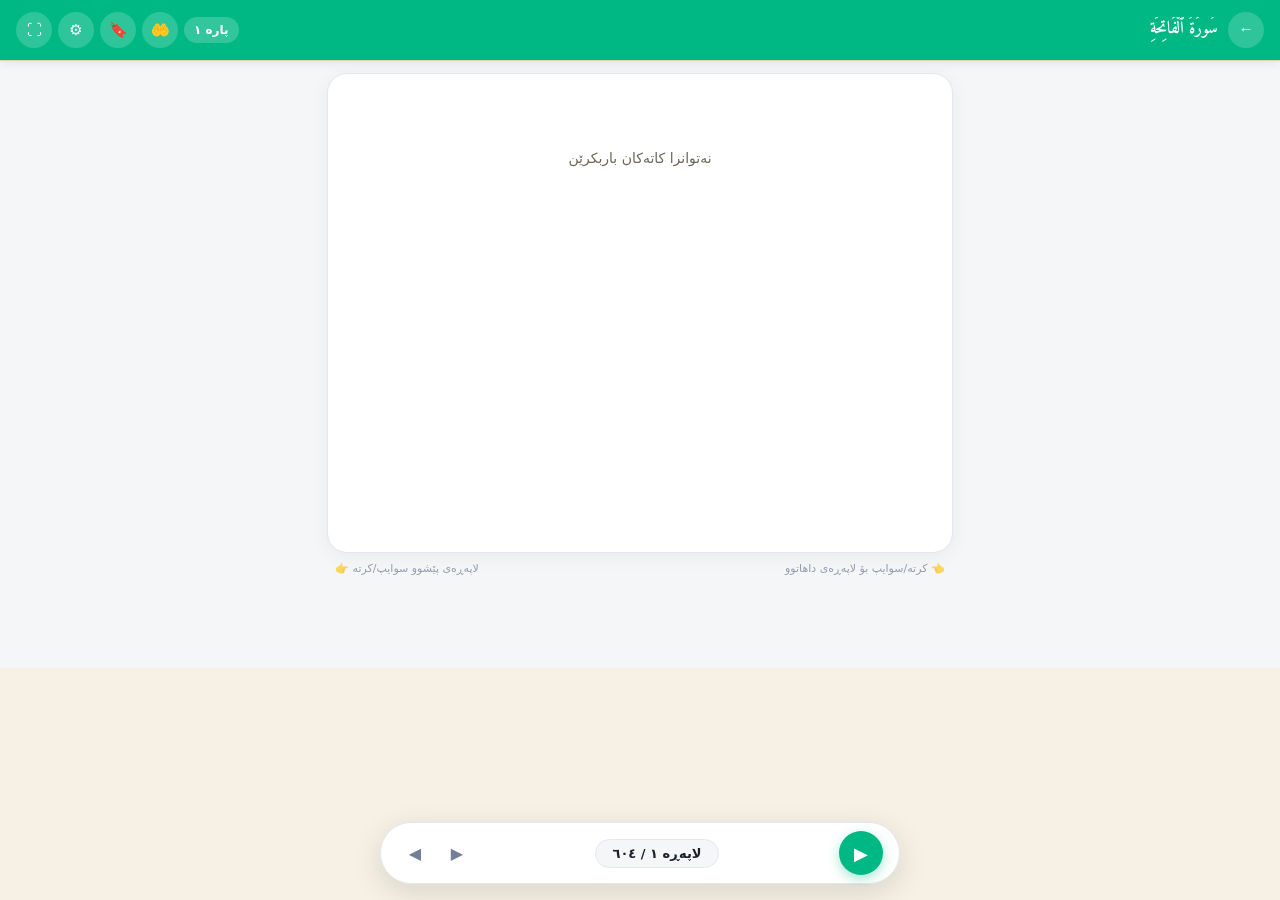
==== commit de290ced: "Update quran.html" ====
--- a/quran.html
+++ b/quran.html
@@ -6,223 +6,371 @@
 <title>قورئانی پیرۆز</title>
 <link rel="icon" href="icons/favicon-32.png" sizes="32x32">
 <link rel="apple-touch-icon" href="icons/apple-touch-icon.png">
-<meta name="theme-color" content="#1F4B43">
+<meta name="theme-color" content="#00B884">
 <link rel="stylesheet" href="css/theme.css">
 <style>
-  @import url('https://fonts.googleapis.com/css2?family=Amiri+Quran&display=swap');
-
-  /* ---------- Reader toolbar ---------- */
-  .reader-toolbar { display: flex; align-items: center; justify-content: space-between; gap: 8px; margin-bottom: 12px; flex-wrap: wrap; }
-  .reader-audio-bar { display: flex; justify-content: center; margin-bottom: 10px; }
-  .audio-play-btn {
-    display: inline-flex; align-items: center; gap: 8px; padding: 10px 24px;
-    border-radius: 999px; border: 1.5px solid var(--gold); background: transparent;
-    color: var(--teal); font-weight: 700; font-size: 14px; min-height: 44px;
-  }
-  html[data-theme="dark"] .audio-play-btn { color: var(--gold); }
-
-  /* ---------- Reader card / themes ---------- */
-  body[data-qtheme="classic"] { --q-bg:#FFFDF7; --q-fg:#1C231F; --q-muted:#6B6858; }
-  body[data-qtheme="night"]   { --q-bg:#12181A; --q-fg:#EDE7D3; --q-muted:#9A9682; }
-  body[data-qtheme="sepia"]   { --q-bg:#F1E7D0; --q-fg:#3B2A18; --q-muted:#8A7A5E; }
-  body[data-qtheme="emerald"] { --q-bg:#0F2A22; --q-fg:#F3EEDD; --q-muted:#9FC2B4; }
-  body[data-qtheme="sky"]     { --q-bg:#EAF3F6; --q-fg:#16323D; --q-muted:#5C7A83; }
-
-  #readerCard { background: var(--q-bg, var(--card)); color: var(--q-fg, var(--ink)); transition: background .2s ease, color .2s ease; position: relative; }
-
-  .quran-flow-text { font-family: 'Amiri Quran', 'Amiri', serif; text-align: justify; text-align-last: center; line-height: 2.7; font-size: var(--q-font-size, 26px); }
+  @import url('https://fonts.googleapis.com/css2?family=Amiri+Quran&family=Amiri:ital,wght@0,400;0,700;1,400&display=swap');
+
+  :root {
+    --brand-teal: #00B884;
+    --brand-teal-dark: #00966C;
+    --gold: #C5A059;
+    --gold-light: #FFFDF2;
+    --bg-main: #F4F6F8;
+    --card-bg: #FFFFFF;
+    --text-primary: #1A202C;
+    --text-muted: #718096;
+    --border-color: #E2E8F0;
+  }
+
+  body {
+    background-color: var(--bg-main);
+    color: var(--text-primary);
+    font-family: system-ui, -apple-system, BlinkMacSystemFont, "Segoe UI", Roboto, sans-serif;
+    margin: 0;
+    padding: 0;
+    padding-bottom: 90px;
+    -webkit-tap-highlight-color: transparent;
+  }
+
+  /* ---------- Topbar Navigation ---------- */
+  .topbar {
+    background: var(--brand-teal);
+    color: #ffffff;
+    padding: 12px 16px;
+    display: flex;
+    align-items: center;
+    justify-content: space-between;
+    position: sticky;
+    top: 0;
+    z-index: 100;
+    box-shadow: 0 2px 10px rgba(0, 0, 0, 0.08);
+  }
+  .topbar .brand {
+    display: flex;
+    align-items: center;
+    gap: 10px;
+    color: #ffffff;
+    font-weight: 700;
+    font-size: 17px;
+  }
+  .topbar .controls {
+    display: flex;
+    align-items: center;
+    gap: 6px;
+  }
+  .topbar .icon-btn {
+    background: rgba(255, 255, 255, 0.18);
+    color: #ffffff;
+    border: none;
+    width: 36px;
+    height: 36px;
+    border-radius: 50%;
+    display: flex;
+    align-items: center;
+    justify-content: center;
+    cursor: pointer;
+    font-size: 15px;
+    transition: background 0.2s;
+  }
+  .topbar .icon-btn:active {
+    background: rgba(255, 255, 255, 0.3);
+  }
+  .lang-toggle {
+    display: flex;
+    background: rgba(0, 0, 0, 0.12);
+    padding: 2px;
+    border-radius: 20px;
+  }
+  .lang-pill {
+    background: transparent;
+    border: none;
+    color: #ffffff;
+    padding: 4px 10px;
+    font-size: 12px;
+    border-radius: 16px;
+    cursor: pointer;
+    opacity: 0.8;
+  }
+  .lang-pill.active {
+    background: #ffffff;
+    color: var(--brand-teal);
+    font-weight: 700;
+    opacity: 1;
+  }
+
+  /* ---------- Page Layout & Reader Card ---------- */
+  .page.wide {
+    max-width: 650px;
+    margin: 0 auto;
+    padding: 12px 12px 0 12px;
+  }
+
+  /* Reader themes */
+  body[data-qtheme="classic"] { --q-bg: #FFFFFF; --q-fg: #1C231F; --q-muted: #6B6858; }
+  body[data-qtheme="night"]   { --q-bg: #12181A; --q-fg: #EDE7D3; --q-muted: #9A9682; }
+  body[data-qtheme="sepia"]   { --q-bg: #F8F1E1; --q-fg: #3B2A18; --q-muted: #8A7A5E; }
+  body[data-qtheme="emerald"] { --q-bg: #0F2A22; --q-fg: #F3EEDD; --q-muted: #9FC2B4; }
+  body[data-qtheme="sky"]     { --q-bg: #EAF3F6; --q-fg: #16323D; --q-muted: #5C7A83; }
+
+  #readerCard {
+    background: var(--q-bg, #FFFFFF);
+    color: var(--q-fg, var(--text-primary));
+    border-radius: 20px;
+    padding: 24px 20px 32px 20px;
+    box-shadow: 0 4px 20px rgba(0, 0, 0, 0.05);
+    border: 1px solid var(--border-color);
+    position: relative;
+    min-height: 480px;
+  }
+
+  /* ---------- Surah Header Banner (Matching Image 1 Ornate Frame) ---------- */
+  .surah-divider {
+    text-align: center;
+    margin: 20px 0 24px 0;
+    padding: 4px;
+  }
+  .surah-frame {
+    display: inline-block;
+    position: relative;
+    padding: 12px 48px;
+    background: var(--gold-light);
+    border: 2px double var(--gold);
+    border-radius: 14px;
+    box-shadow: inset 0 0 0 2px var(--gold-light), inset 0 0 0 3px var(--gold);
+  }
+  .surah-divider-name {
+    font-family: 'Amiri Quran', 'Amiri', serif;
+    font-size: 28px;
+    font-weight: 700;
+    color: #2C3E50;
+    line-height: 1.2;
+  }
+  .surah-divider-meta {
+    font-size: 12px;
+    color: #8C7B51;
+    margin-top: 4px;
+    font-weight: 500;
+  }
+
+  /* ---------- Quran Flow Text & Ayah Markers ---------- */
+  .quran-flow-text {
+    font-family: 'Amiri Quran', 'Amiri', serif;
+    text-align: justify;
+    text-justify: inter-word;
+    text-align-last: center;
+    line-height: 2.8;
+    font-size: var(--q-font-size, 26px);
+    direction: rtl;
+    margin: 0;
+  }
+
   .ayah-num {
-    display: inline-flex; align-items: center; justify-content: center;
-    width: 1.05em; height: 1.05em; border-radius: 50%; border: 1.5px solid currentColor;
-    font-size: 0.46em; font-family: 'Amiri Quran', 'Amiri', serif; font-weight: 700; opacity: .6;
-    margin: 0 3px; vertical-align: 0.1em; line-height: 1;
-  }
-  .ayah-unit.bookmarked .ayah-num { border-color: var(--gold); background: var(--gold); color: #fff; opacity: 1; }
-  .ayah-unit.playing { background: rgba(176,141,62,.18); border-radius: 6px; box-decoration-break: clone; -webkit-box-decoration-break: clone; }
-  .ayah-unit.jump-target { animation: ayahFlash 1.6s ease; }
-  @keyframes ayahFlash { 0%,100% { background: transparent; } 30% { background: rgba(176,141,62,.35); } }
-
-  .surah-divider { text-align: center; margin: 26px 0 16px; padding: 12px 8px; border-top: 1px solid var(--q-muted, var(--line)); border-bottom: 1px solid var(--q-muted, var(--line)); }
-  .surah-divider-name { font-family: 'Amiri Quran', 'Amiri', serif; font-size: 22px; font-weight: 700; }
-  .surah-divider-meta { font-size: 12px; opacity: .75; margin-top: 4px; }
-  .surah-divider:first-child { margin-top: 0; }
-
-  .ayah-block { padding: 16px 2px; border-bottom: 1px dashed var(--q-muted, var(--line)); }
+    display: inline-flex;
+    align-items: center;
+    justify-content: center;
+    width: 30px;
+    height: 30px;
+    border-radius: 50%;
+    border: 1.5px solid var(--gold);
+    background: rgba(197, 160, 89, 0.1);
+    font-size: 12px;
+    font-family: 'Amiri Quran', 'Amiri', serif;
+    font-weight: 700;
+    color: var(--gold);
+    margin: 0 6px;
+    vertical-align: middle;
+    line-height: 1;
+  }
+
+  .ayah-unit.playing {
+    background: rgba(0, 184, 132, 0.15);
+    border-radius: 6px;
+    box-decoration-break: clone;
+    -webkit-box-decoration-break: clone;
+  }
+  .ayah-unit.jump-target {
+    animation: ayahFlash 1.6s ease;
+  }
+  @keyframes ayahFlash {
+    0%, 100% { background: transparent; }
+    30% { background: rgba(197, 160, 89, 0.35); }
+  }
+
+  /* Block Tafsir View */
+  .ayah-block { padding: 16px 2px; border-bottom: 1px dashed var(--border-color); }
   .ayah-block:last-child { border-bottom: none; }
   .ayah-block-arabic { font-family: 'Amiri Quran', 'Amiri', serif; font-size: var(--q-font-size, 26px); text-align: right; line-height: 2.4; margin-bottom: 8px; }
-  .ayah-block-tafsir { font-size: 14px; line-height: 1.9; color: var(--q-muted, var(--muted)); }
+  .ayah-block-tafsir { font-size: 14px; line-height: 1.9; color: var(--q-muted, var(--text-muted)); }
   .ayah-block-actions { margin-top: 8px; display: flex; gap: 6px; justify-content: flex-end; }
-  .ayah-mini-btn { width: 32px; height: 32px; border-radius: 50%; border: 1px solid currentColor; opacity: .55; background: transparent; font-size: 13px; color: inherit; }
-  .ayah-block.playing { background: rgba(176,141,62,.12); border-radius: var(--radius-sm); }
-  .ayah-block.jump-target { animation: ayahFlash 1.6s ease; border-radius: var(--radius-sm); }
-
-  /* ---------- Page navigation ---------- */
-  .page-nav { display: flex; align-items: center; gap: 8px; margin-top: 14px; }
-  .page-nav button { flex: 1; }
-  .page-nav .page-indicator-btn { flex: 1.6; font-weight: 700; }
-  .page-nav .icon-btn { flex: .7; min-height: 44px; }
-
-  /* ---------- Settings / bookmarks modal bits ---------- */
+  .ayah-mini-btn { width: 32px; height: 32px; border-radius: 50%; border: 1px solid currentColor; opacity: 0.65; background: transparent; font-size: 13px; color: inherit; cursor: pointer; }
+
+  /* ---------- Floating Bottom Control Bar (Image 1 Style) ---------- */
+  .bottom-control-bar {
+    position: fixed;
+    bottom: 16px;
+    left: 50%;
+    transform: translateX(-50%);
+    width: calc(100% - 32px);
+    max-width: 520px;
+    background: #FFFFFF;
+    border-radius: 40px;
+    padding: 8px 16px;
+    display: flex;
+    align-items: center;
+    justify-content: space-between;
+    box-shadow: 0 8px 30px rgba(0, 0, 0, 0.12);
+    z-index: 200;
+    border: 1px solid var(--border-color);
+  }
+  body[data-qtheme="night"] .bottom-control-bar {
+    background: #1C2427;
+    border-color: #2D3748;
+    color: #EDE7D3;
+  }
+  .bottom-play-btn {
+    width: 44px;
+    height: 44px;
+    border-radius: 50%;
+    background: var(--brand-teal);
+    color: #FFFFFF;
+    border: none;
+    display: flex;
+    align-items: center;
+    justify-content: center;
+    font-size: 18px;
+    cursor: pointer;
+    box-shadow: 0 4px 12px rgba(0, 184, 132, 0.35);
+    transition: transform 0.15s;
+  }
+  .bottom-play-btn:active { transform: scale(0.92); }
+  .bottom-info-pill {
+    background: var(--bg-main);
+    padding: 6px 16px;
+    border-radius: 20px;
+    font-size: 13px;
+    font-weight: 700;
+    color: var(--text-primary);
+    cursor: pointer;
+    border: 1px solid var(--border-color);
+  }
+  body[data-qtheme="night"] .bottom-info-pill {
+    background: #253135;
+    color: #EDE7D3;
+    border-color: #3B4A50;
+  }
+  .bottom-nav-actions {
+    display: flex;
+    align-items: center;
+    gap: 6px;
+  }
+  .bottom-nav-btn {
+    background: transparent;
+    border: none;
+    color: var(--text-muted);
+    width: 36px;
+    height: 36px;
+    border-radius: 50%;
+    display: flex;
+    align-items: center;
+    justify-content: center;
+    font-size: 16px;
+    cursor: pointer;
+  }
+  .bottom-nav-btn:active { background: rgba(0, 0, 0, 0.05); }
+
+  /* Tap Hints */
+  .reader-tap-hint { display: flex; justify-content: space-between; font-size: 11px; color: var(--text-muted); opacity: 0.75; margin-top: 8px; padding: 0 8px; }
+
+  /* Settings / Modal Bits */
   .theme-swatch-grid { display: grid; grid-template-columns: repeat(5, 1fr); gap: 8px; margin: 10px 0 6px; }
-  .theme-swatch { height: 50px; border-radius: 10px; border: 2px solid var(--line); cursor: pointer; }
-  .theme-swatch.selected { border-color: var(--gold); box-shadow: 0 0 0 2px rgba(176,141,62,.25); }
-  .theme-swatch-label { font-size: 10px; text-align: center; margin-top: 4px; color: var(--muted); }
-  .settings-row { display: flex; align-items: center; justify-content: space-between; padding: 12px 0; border-top: 1px solid var(--line); gap: 10px; }
-  .settings-row:first-of-type { border-top: none; }
-  .settings-row.column { flex-direction: column; align-items: stretch; }
+  .theme-swatch { height: 46px; border-radius: 10px; border: 2px solid var(--border-color); cursor: pointer; }
+  .theme-swatch.selected { border-color: var(--gold); box-shadow: 0 0 0 2px rgba(197, 160, 89, 0.3); }
+  .settings-row { display: flex; align-items: center; justify-content: space-between; padding: 12px 0; border-top: 1px solid var(--border-color); gap: 10px; }
   .toggle-switch { position: relative; width: 46px; height: 26px; flex-shrink: 0; }
   .toggle-switch input { opacity: 0; width: 0; height: 0; }
-  .toggle-switch .track { position: absolute; inset: 0; background: var(--line); border-radius: 999px; transition: background .15s ease; }
-  .toggle-switch .thumb { position: absolute; top: 3px; inset-inline-start: 3px; width: 20px; height: 20px; border-radius: 50%; background: #fff; transition: inset-inline-start .15s ease; box-shadow: 0 1px 3px rgba(0,0,0,.3); }
-  .toggle-switch input:checked ~ .track { background: var(--teal); }
+  .toggle-switch .track { position: absolute; inset: 0; background: #CBD5E0; border-radius: 999px; transition: background 0.15s; }
+  .toggle-switch .thumb { position: absolute; top: 3px; inset-inline-start: 3px; width: 20px; height: 20px; border-radius: 50%; background: #fff; transition: inset-inline-start 0.15s; box-shadow: 0 1px 3px rgba(0,0,0,0.3); }
+  .toggle-switch input:checked ~ .track { background: var(--brand-teal); }
   .toggle-switch input:checked ~ .thumb { inset-inline-start: 23px; }
   .font-size-row { display: flex; align-items: center; gap: 10px; padding: 10px 0; }
   .font-size-row input[type="range"] { flex: 1; }
-  .attribution-note { font-size: 11px; color: var(--muted); text-align: center; margin-top: 16px; line-height: 1.7; }
-
-  /* ---------- Bookmarks ---------- */
-  .bookmark-row-item { display: flex; align-items: center; gap: 8px; padding: 12px 4px; border-top: 1px solid var(--line); }
+
+  /* Bookmarks List Modal */
+  .bookmark-row-item { display: flex; align-items: center; gap: 8px; padding: 12px 4px; border-top: 1px solid var(--border-color); }
   .bookmark-row-item:first-child { border-top: none; }
   .bookmark-row-item .info { flex: 1; min-width: 0; cursor: pointer; }
-  .bookmark-row-item .name { font-weight: 700; font-size: 14px; overflow-wrap: break-word; }
-  .bookmark-row-item .meta { font-size: 12px; color: var(--muted); margin-top: 2px; }
-
-  /* ---------- Dua Khatm ---------- */
-  .dua-khatm-text { text-align: center; font-family: 'Amiri Quran', 'Amiri', serif; font-size: 21px; line-height: 2.4; white-space: pre-line; padding: 6px 4px; }
-
-  /* ---------- Reader page tap zones ---------- */
-  .reader-tap-hint { display: flex; justify-content: space-between; font-size: 10px; color: var(--muted); opacity: .55; margin-top: 4px; padding: 0 6px; }
-
-  /* ---------- Immersive / fullscreen reading ----------
-     Implemented as a plain fixed-position overlay rather than the
-     browser's native Fullscreen API — that API behaves inconsistently
-     across mobile browsers (partial support on iOS Safari, viewport
-     resize glitches on Android Chrome when the address bar hides),
-     which was causing the blank/overlapping rendering. A CSS-only
-     overlay is fully within our control on every device. */
-  body.q-immersive { overflow: hidden; }
-
+  .bookmark-row-item .name { font-weight: 700; font-size: 14px; }
+  .bookmark-row-item .meta { font-size: 12px; color: var(--text-muted); margin-top: 2px; }
+
+  /* Dua Khatm Text */
+  .dua-khatm-text { text-align: center; font-family: 'Amiri Quran', 'Amiri', serif; font-size: 20px; line-height: 2.4; white-space: pre-line; padding: 6px 4px; }
+
+  /* Fullscreen overlay mode */
+  body.q-immersive { overflow: hidden; padding-bottom: 0; }
   body.q-immersive .topbar,
-  body.q-immersive #readerHeader,
-  body.q-immersive .reader-audio-bar,
-  body.q-immersive .reader-tap-hint,
-  body.q-immersive .page-nav,
-  body.q-immersive .ayah-block-actions { display: none !important; }
-
+  body.q-immersive .bottom-control-bar,
+  body.q-immersive .reader-tap-hint { display: none !important; }
   body.q-immersive .page.wide { padding: 0; margin: 0; max-width: none; width: 100%; }
-
   body.q-immersive #readerCard {
-    display: block;
-    position: fixed;
-    inset: 0;
-    z-index: 500;
-    background: var(--q-bg, var(--card));
-    overflow-y: auto;
-    -webkit-overflow-scrolling: touch;
-    border-radius: 0;
-    box-shadow: none;
-    margin: 0;
+    position: fixed; inset: 0; z-index: 500; border-radius: 0; border: none;
+    overflow-y: auto; -webkit-overflow-scrolling: touch;
     padding: max(22px, env(safe-area-inset-top)) max(18px, env(safe-area-inset-right)) max(22px, env(safe-area-inset-bottom)) max(18px, env(safe-area-inset-left));
   }
-
-  .immersive-page-badge {
-    display: none;
-    position: fixed;
-    bottom: max(14px, env(safe-area-inset-bottom));
-    inset-inline: 0;
-    margin: 0 auto;
-    width: fit-content;
-    z-index: 501;
-    background: var(--card);
-    color: var(--ink);
-    border: 1px solid var(--line);
-    border-radius: 999px;
-    padding: 7px 18px;
-    font-size: 12px;
-    font-weight: 700;
-    box-shadow: var(--shadow);
-    opacity: .92;
-  }
+  body.q-immersive #quranFlow { margin: auto 0; width: 100%; }
+  .immersive-page-badge { display: none; position: fixed; bottom: 20px; inset-inline: 0; margin: 0 auto; width: fit-content; z-index: 501; background: #fff; color: #1A202C; border: 1px solid var(--border-color); border-radius: 999px; padding: 6px 18px; font-size: 12px; font-weight: 700; box-shadow: 0 4px 15px rgba(0,0,0,0.1); }
   body.q-immersive .immersive-page-badge { display: block; }
-
-  .immersive-exit-btn {
-    display: none;
-    position: fixed;
-    top: max(14px, env(safe-area-inset-top));
-    inset-inline-end: max(14px, env(safe-area-inset-right));
-    z-index: 501;
-    width: 38px; height: 38px;
-    border-radius: 50%;
-    border: 1px solid var(--line);
-    background: var(--card);
-    color: var(--ink);
-    font-size: 15px;
-    align-items: center; justify-content: center;
-    box-shadow: var(--shadow);
-    opacity: .85;
-  }
+  .immersive-exit-btn { display: none; position: fixed; top: 16px; inset-inline-end: 16px; z-index: 501; width: 38px; height: 38px; border-radius: 50%; border: 1px solid var(--border-color); background: #fff; color: #1A202C; font-size: 15px; align-items: center; justify-content: center; box-shadow: 0 4px 15px rgba(0,0,0,0.1); }
   body.q-immersive .immersive-exit-btn { display: flex; }
 </style>
 </head>
-<body>
-
+<body data-qtheme="classic">
+
+<!-- Topbar Header -->
 <div class="topbar">
   <div class="brand">
     <button class="icon-btn" onclick="handleBack()">←</button>
-    <span data-i18n="quran_page_heading">قورئانی پیرۆز</span>
+    <span id="topbarSurahTitle" data-i18n="quran_page_heading">قورئانی پیرۆز</span>
   </div>
   <div class="controls">
+    <span class="bottom-info-pill" id="topbarJuzBadge" style="background:rgba(255,255,255,0.2); color:#fff; border:none; padding:4px 10px; font-size:12px;">جزء ١</span>
     <button class="icon-btn" onclick="openDuaKhatmModal()" title="Dua Khatm">🤲</button>
     <button class="icon-btn" onclick="openBookmarksModal()" title="Bookmarks">🔖</button>
     <button class="icon-btn" onclick="openSettingsModal()" title="Settings">⚙️</button>
     <button class="icon-btn" onclick="toggleFullscreen()" title="Fullscreen">⛶</button>
-    <div class="lang-toggle">
-      <button class="lang-pill" data-lang="ckb" onclick="setLang('ckb'); refreshCurrentView();">کوردی</button>
-      <button class="lang-pill" data-lang="ar" onclick="setLang('ar'); refreshCurrentView();">العربية</button>
-    </div>
-    <button class="icon-btn" onclick="setTheme(getTheme()==='dark'?'light':'dark')">
-      <span class="theme-toggle-icon">☾</span>
-    </button>
   </div>
 </div>
 
 <div class="page wide" id="quranPage">
-  <!-- Reader — always Mushaf page-by-page (1–604) -->
-  <div id="readerView">
-    <div class="hero-card" id="readerHeader" style="text-align:center; margin-top:0; padding:18px 20px">
-      <h1 id="readerTitle" style="font-size:22px; font-family:'Amiri Quran','Amiri',serif"></h1>
-      <p class="sub" id="readerSubtitle" style="margin-top:4px"></p>
+  <!-- Reader Card -->
+  <div id="readerCard">
+    <div id="quranFlow">
+      <p class="sub" style="text-align:center; padding: 40px 0;" data-i18n="prayer_loading">چاوەڕوان بە...</p>
     </div>
-
-    <div class="reader-audio-bar">
-      <button class="audio-play-btn" id="playBtn" onclick="toggleAudio()">
-        <span id="playIcon">▶</span> <span id="playLabel" data-i18n="quran_play_audio">گوێگرتن</span>
-      </button>
-    </div>
-
-    <div class="hero-card" id="readerCard">
-      <div id="quranFlow">
-        <p class="sub" data-i18n="prayer_loading">چاوەڕوان بە...</p>
-      </div>
-    </div>
-
-    <div class="immersive-page-badge" id="immersivePageBadge"></div>
-    <button class="immersive-exit-btn" onclick="exitImmersive()" title="Exit fullscreen">✕</button>
-
-    <div class="reader-tap-hint">
-      <span data-i18n="quran_tap_hint_next">👈 کرتە/سوایپ بۆ لاپەڕەی داهاتوو</span>
-      <span data-i18n="quran_tap_hint_prev">لاپەڕەی پێشوو سوایپ/کرتە 👉</span>
-    </div>
-    <div class="reader-tap-hint" style="justify-content: center; margin-top: 6px;">
-      <span data-i18n="quran_fullscreen_hint">(بۆ خوێندنەوەی پڕشاشە، کرتە لە ناوەڕاستی لاپەڕە بکە)</span>
-    </div>
-
-    <div class="page-nav" id="pageNav">
-      <button class="btn-outline" onclick="prevPage()" data-i18n="quran_prev_page">پێشوو</button>
-      <button class="icon-btn" id="pageNavPlayBtn" onclick="toggleAudio()" title="Play">▶</button>
-      <button class="btn-outline page-indicator-btn" id="pageIndicatorBtn" onclick="openGotoPageModal()"></button>
-      <button class="btn-outline" onclick="nextPage()" data-i18n="quran_next_page">داهاتوو</button>
-    </div>
+  </div>
+
+  <div class="immersive-page-badge" id="immersivePageBadge"></div>
+  <button class="immersive-exit-btn" onclick="exitImmersive()" title="Exit fullscreen">✕</button>
+
+  <div class="reader-tap-hint">
+    <span data-i18n="quran_tap_hint_next">👈 کرتە/سوایپ بۆ لاپەڕەی داهاتوو</span>
+    <span data-i18n="quran_tap_hint_prev">لاپەڕەی پێشوو سوایپ/کرتە 👉</span>
+  </div>
+</div>
+
+<!-- Floating Bottom Control Bar (Matching Image 1) -->
+<div class="bottom-control-bar">
+  <button class="bottom-play-btn" id="playBtn" onclick="toggleAudio()" title="Play audio">
+    <span id="playIcon">▶</span>
+  </button>
+
+  <button class="bottom-info-pill" id="pageIndicatorBtn" onclick="openGotoPageModal()">
+    لاپەڕە ١ / ٦٠٤
+  </button>
+
+  <div class="bottom-nav-actions">
+    <button class="bottom-nav-btn" onclick="prevPage()" title="Previous Page">▶</button>
+    <button class="bottom-nav-btn" onclick="nextPage()" title="Next Page">◀</button>
   </div>
 </div>
 
@@ -231,9 +379,8 @@
 <script src="js/ui-helpers.js"></script>
 <script>
 // ============================================================
-// Quran reader — Al Quran Cloud API
-// Reader is always Mushaf page-by-page (1–604), plain Uthmani script
-// (no Tajweed colour-coding — kept simple and fast-loading).
+// Quran Reader — Al Quran Cloud API
+// Mushaf page-by-page (1–604)
 // ============================================================
 const QURAN_API = 'https://api.alquran.cloud/v1';
 const TEXT_EDITION = 'quran-uthmani';
@@ -241,7 +388,7 @@
 const AUDIO_EDITION = 'ar.alafasy';
 const TOTAL_PAGES = 604;
 
-// ---- Static Quran metadata ----
+// ---- Static Quran Metadata ----
 const PAGE_STARTS=[[1,1],[2,1],[2,6],[2,17],[2,25],[2,30],[2,38],[2,49],[2,58],[2,62],[2,70],[2,77],[2,84],[2,89],[2,94],[2,102],[2,106],[2,113],[2,120],[2,127],[2,135],[2,142],[2,146],[2,154],[2,164],[2,170],[2,177],[2,182],[2,187],[2,191],[2,197],[2,203],[2,211],[2,216],[2,220],[2,225],[2,231],[2,234],[2,238],[2,246],[2,249],[2,253],[2,257],[2,260],[2,265],[2,270],[2,275],[2,282],[2,283],[3,1],[3,10],[3,16],[3,23],[3,30],[3,38],[3,46],[3,53],[3,62],[3,71],[3,78],[3,84],[3,92],[3,101],[3,109],[3,116],[3,122],[3,133],[3,141],[3,149],[3,154],[3,158],[3,166],[3,174],[3,181],[3,187],[3,195],[4,1],[4,7],[4,12],[4,15],[4,20],[4,24],[4,27],[4,34],[4,38],[4,45],[4,52],[4,60],[4,66],[4,75],[4,80],[4,87],[4,92],[4,95],[4,102],[4,106],[4,114],[4,122],[4,128],[4,135],[4,141],[4,148],[4,155],[4,163],[4,171],[4,176],[5,3],[5,6],[5,10],[5,14],[5,18],[5,24],[5,32],[5,37],[5,42],[5,46],[5,51],[5,58],[5,65],[5,71],[5,77],[5,83],[5,90],[5,96],[5,104],[5,109],[5,114],[6,1],[6,9],[6,19],[6,28],[6,36],[6,45],[6,53],[6,60],[6,69],[6,74],[6,82],[6,91],[6,95],[6,102],[6,111],[6,119],[6,125],[6,132],[6,138],[6,143],[6,147],[6,152],[6,158],[7,1],[7,12],[7,23],[7,31],[7,38],[7,44],[7,52],[7,58],[7,68],[7,74],[7,82],[7,88],[7,96],[7,105],[7,121],[7,131],[7,138],[7,144],[7,150],[7,156],[7,160],[7,164],[7,171],[7,179],[7,188],[7,196],[8,1],[8,9],[8,17],[8,26],[8,34],[8,41],[8,46],[8,53],[8,62],[8,70],[9,1],[9,7],[9,14],[9,21],[9,27],[9,32],[9,37],[9,41],[9,48],[9,55],[9,62],[9,69],[9,73],[9,80],[9,87],[9,94],[9,100],[9,107],[9,112],[9,118],[9,123],[10,1],[10,7],[10,15],[10,21],[10,26],[10,34],[10,43],[10,54],[10,62],[10,71],[10,79],[10,89],[10,98],[10,107],[11,6],[11,13],[11,20],[11,29],[11,38],[11,46],[11,54],[11,63],[11,72],[11,82],[11,89],[11,98],[11,109],[11,118],[12,5],[12,15],[12,23],[12,31],[12,38],[12,44],[12,53],[12,64],[12,70],[12,79],[12,87],[12,96],[12,104],[13,1],[13,6],[13,14],[13,19],[13,29],[13,35],[13,43],[14,6],[14,11],[14,19],[14,25],[14,34],[14,43],[15,1],[15,16],[15,32],[15,52],[15,71],[15,91],[16,7],[16,15],[16,27],[16,35],[16,43],[16,55],[16,65],[16,73],[16,80],[16,88],[16,94],[16,103],[16,111],[16,119],[17,1],[17,8],[17,18],[17,28],[17,39],[17,50],[17,59],[17,67],[17,76],[17,87],[17,97],[17,105],[18,5],[18,16],[18,21],[18,28],[18,35],[18,46],[18,54],[18,62],[18,75],[18,84],[18,98],[19,1],[19,12],[19,26],[19,39],[19,52],[19,65],[19,77],[19,96],[20,13],[20,38],[20,52],[20,65],[20,77],[20,88],[20,99],[20,114],[20,126],[21,1],[21,11],[21,25],[21,36],[21,45],[21,58],[21,73],[21,82],[21,91],[21,102],[22,1],[22,6],[22,16],[22,24],[22,31],[22,39],[22,47],[22,56],[22,65],[22,73],[23,1],[23,18],[23,28],[23,43],[23,60],[23,75],[23,90],[23,105],[24,1],[24,11],[24,21],[24,28],[24,32],[24,37],[24,44],[24,54],[24,59],[24,62],[25,3],[25,12],[25,21],[25,33],[25,44],[25,56],[25,68],[26,1],[26,20],[26,40],[26,61],[26,84],[26,112],[26,137],[26,160],[26,184],[26,207],[27,1],[27,14],[27,23],[27,36],[27,45],[27,56],[27,64],[27,77],[27,89],[28,6],[28,14],[28,22],[28,29],[28,36],[28,44],[28,51],[28,60],[28,71],[28,78],[28,85],[29,7],[29,15],[29,24],[29,31],[29,39],[29,46],[29,53],[29,64],[30,6],[30,16],[30,25],[30,33],[30,42],[30,51],[31,1],[31,12],[31,20],[31,29],[32,1],[32,12],[32,21],[33,1],[33,7],[33,16],[33,23],[33,31],[33,36],[33,44],[33,51],[33,55],[33,63],[34,1],[34,8],[34,15],[34,23],[34,32],[34,40],[34,49],[35,4],[35,12],[35,19],[35,31],[35,39],[35,45],[36,13],[36,28],[36,41],[36,55],[36,71],[37,1],[37,25],[37,52],[37,77],[37,103],[37,127],[37,154],[38,1],[38,17],[38,27],[38,43],[38,62],[38,84],[39,6],[39,11],[39,22],[39,32],[39,41],[39,48],[39,57],[39,68],[39,75],[40,8],[40,17],[40,26],[40,34],[40,41],[40,50],[40,59],[40,67],[40,78],[41,1],[41,12],[41,21],[41,30],[41,39],[41,47],[42,1],[42,11],[42,16],[42,23],[42,32],[42,45],[42,52],[43,11],[43,23],[43,34],[43,48],[43,61],[43,74],[44,1],[44,19],[44,40],[45,1],[45,14],[45,23],[45,33],[46,6],[46,15],[46,21],[46,29],[47,1],[47,12],[47,20],[47,30],[48,1],[48,10],[48,16],[48,24],[48,29],[49,5],[49,12],[50,1],[50,16],[50,36],[51,7],[51,31],[51,52],[52,15],[52,32],[53,1],[53,27],[53,45],[54,7],[54,28],[54,50],[55,17],[55,41],[55,68],[56,17],[56,51],[56,77],[57,4],[57,12],[57,19],[57,25],[58,1],[58,7],[58,12],[58,22],[59,4],[59,10],[59,17],[60,1],[60,6],[60,12],[61,6],[62,1],[62,9],[63,5],[64,1],[64,10],[65,1],[65,6],[66,1],[66,8],[67,1],[67,13],[67,27],[68,16],[68,43],[69,9],[69,35],[70,11],[70,40],[71,11],[72,1],[72,14],[73,1],[73,20],[74,18],[74,48],[75,20],[76,6],[76,26],[77,20],[78,1],[78,31],[79,16],[80,1],[81,1],[82,1],[83,7],[83,35],[85,1],[86,1],[87,16],[89,1],[89,24],[91,1],[92,15],[95,1],[97,1],[98,8],[100,10],[103,1],[106,1],[109,1],[112,1]];
 const JUZ_STARTS=[[1,1],[2,142],[2,253],[3,93],[4,24],[4,148],[5,82],[6,111],[7,88],[8,41],[9,93],[11,6],[12,53],[15,1],[17,1],[18,75],[21,1],[23,1],[25,21],[27,56],[29,46],[33,31],[36,28],[39,32],[41,47],[46,1],[51,31],[58,1],[67,1],[78,1]];
 const SURAH_META=[["سُورَةُ ٱلْفَاتِحَةِ","Al-Faatiha","The Opening",7,"M"],["سُورَةُ البَقَرَةِ","Al-Baqara","The Cow",286,"D"],["سُورَةُ آلِ عِمۡرَانَ","Aal-i-Imraan","The Family of Imraan",200,"D"],["سُورَةُ النِّسَاءِ","An-Nisaa","The Women",176,"D"],["سُورَةُ المَائـِدَةِ","Al-Maaida","The Table",120,"D"],["سُورَةُ الأَنۡعَامِ","Al-An'aam","The Cattle",165,"M"],["سُورَةُ الأَعۡرَافِ","Al-A'raaf","The Heights",206,"M"],["سُورَةُ الأَنفَالِ","Al-Anfaal","The Spoils of War",75,"D"],["سُورَةُ التَّوۡبَةِ","At-Tawba","The Repentance",129,"D"],["سُورَةُ يُونُسَ","Yunus","Jonas",109,"M"],["سُورَةُ هُودٍ","Hud","Hud",123,"M"],["سُورَةُ يُوسُفَ","Yusuf","Joseph",111,"M"],["سُورَةُ الرَّعۡدِ","Ar-Ra'd","The Thunder",43,"D"],["سُورَةُ إِبۡرَاهِيمَ","Ibrahim","Abraham",52,"M"],["سُورَةُ الحِجۡرِ","Al-Hijr","The Rock",99,"M"],["سُورَةُ النَّحۡلِ","An-Nahl","The Bee",128,"M"],["سُورَةُ الإِسۡرَاءِ","Al-Israa","The Night Journey",111,"M"],["سُورَةُ الكَهۡفِ","Al-Kahf","The Cave",110,"M"],["سُورَةُ مَرۡيَمَ","Maryam","Mary",98,"M"],["سُورَةُ طه","Taa-Haa","Taa-Haa",135,"M"],["سُورَةُ الأَنبِيَاءِ","Al-Anbiyaa","The Prophets",112,"M"],["سُورَةُ الحَجِّ","Al-Hajj","The Pilgrimage",78,"D"],["سُورَةُ المُؤۡمِنُونَ","Al-Muminoon","The Believers",118,"M"],["سُورَةُ النُّورِ","An-Noor","The Light",64,"D"],["سُورَةُ الفُرۡقَانِ","Al-Furqaan","The Criterion",77,"M"],["سُورَةُ الشُّعَرَاءِ","Ash-Shu'araa","The Poets",227,"M"],["سُورَةُ النَّمۡلِ","An-Naml","The Ant",93,"M"],["سُورَةُ القَصَصِ","Al-Qasas","The Stories",88,"M"],["سُورَةُ العَنكَبُوتِ","Al-Ankaboot","The Spider",69,"M"],["سُورَةُ الرُّومِ","Ar-Room","The Romans",60,"M"],["سُورَةُ لُقۡمَانَ","Luqman","Luqman",34,"M"],["سُورَةُ السَّجۡدَةِ","As-Sajda","The Prostration",30,"M"],["سُورَةُ الأَحۡزَابِ","Al-Ahzaab","The Clans",73,"D"],["سُورَةُ سَبَإٍ","Saba","Sheba",54,"M"],["سُورَةُ فَاطِرٍ","Faatir","The Originator",45,"M"],["سُورَةُ يسٓ","Yaseen","Yaseen",83,"M"],["سُورَةُ الصَّافَّاتِ","As-Saaffaat","Those drawn up in Ranks",182,"M"],["سُورَةُ صٓ","Saad","The letter Saad",88,"M"],["سُورَةُ الزُّمَرِ","Az-Zumar","The Groups",75,"M"],["سُورَةُ غَافِرٍ","Ghafir","The Forgiver",85,"M"],["سُورَةُ فُصِّلَتۡ","Fussilat","Explained in detail",54,"M"],["سُورَةُ الشُّورَىٰ","Ash-Shura","Consultation",53,"M"],["سُورَةُ الزُّخۡرُفِ","Az-Zukhruf","Ornaments of gold",89,"M"],["سُورَةُ الدُّخَانِ","Ad-Dukhaan","The Smoke",59,"M"],["سُورَةُ الجَاثِيَةِ","Al-Jaathiya","Crouching",37,"M"],["سُورَةُ الأَحۡقَافِ","Al-Ahqaf","The Dunes",35,"M"],["سُورَةُ مُحَمَّدٍ","Muhammad","Muhammad",38,"D"],["سُورَةُ الفَتۡحِ","Al-Fath","The Victory",29,"D"],["سُورَةُ الحُجُرَاتِ","Al-Hujuraat","The Inner Apartments",18,"D"],["سُورَةُ قٓ","Qaaf","The letter Qaaf",45,"M"],["سُورَةُ الذَّارِيَاتِ","Adh-Dhaariyat","The Winnowing Winds",60,"M"],["سُورَةُ الطُّورِ","At-Tur","The Mount",49,"M"],["سُورَةُ النَّجۡمِ","An-Najm","The Star",62,"M"],["سُورَةُ القَمَرِ","Al-Qamar","The Moon",55,"M"],["سُورَةُ الرَّحۡمَٰن","Ar-Rahmaan","The Beneficent",78,"D"],["سُورَةُ الوَاقِعَةِ","Al-Waaqia","The Inevitable",96,"M"],["سُورَةُ الحَدِيدِ","Al-Hadid","The Iron",29,"D"],["سُورَةُ المُجَادلَةِ","Al-Mujaadila","The Pleading Woman",22,"D"],["سُورَةُ الحَشۡرِ","Al-Hashr","The Exile",24,"D"],["سُورَةُ المُمۡتَحنَةِ","Al-Mumtahana","She that is to be examined",13,"D"],["سُورَةُ الصَّفِّ","As-Saff","The Ranks",14,"D"],["سُورَةُ الجُمُعَةِ","Al-Jumu'a","Friday",11,"D"],["سُورَةُ المُنَافِقُونَ","Al-Munaafiqoon","The Hypocrites",11,"D"],["سُورَةُ التَّغَابُنِ","At-Taghaabun","Mutual Disillusion",18,"D"],["سُورَةُ الطَّلَاقِ","At-Talaaq","Divorce",12,"D"],["سُورَةُ التَّحۡرِيمِ","At-Tahrim","The Prohibition",12,"D"],["سُورَةُ المُلۡكِ","Al-Mulk","The Sovereignty",30,"M"],["سُورَةُ القَلَمِ","Al-Qalam","The Pen",52,"M"],["سُورَةُ الحَاقَّةِ","Al-Haaqqa","The Reality",52,"M"],["سُورَةُ المَعَارِجِ","Al-Ma'aarij","The Ascending Stairways",44,"M"],["سُورَةُ نُوحٍ","Nooh","Noah",28,"M"],["سُورَةُ الجِنِّ","Al-Jinn","The Jinn",28,"M"],["سُورَةُ المُزَّمِّلِ","Al-Muzzammil","The Enshrouded One",20,"M"],["سُورَةُ المُدَّثِّرِ","Al-Muddaththir","The Cloaked One",56,"M"],["سُورَةُ القِيَامَةِ","Al-Qiyaama","The Resurrection",40,"M"],["سُورَةُ الإِنسَانِ","Al-Insaan","Man",31,"D"],["سُورَةُ المُرۡسَلَاتِ","Al-Mursalaat","The Emissaries",50,"M"],["سُورَةُ النَّبَإِ","An-Naba","The Announcement",40,"M"],["سُورَةُ النَّازِعَاتِ","An-Naazi'aat","Those who drag forth",46,"M"],["سُورَةُ عَبَسَ","Abasa","He frowned",42,"M"],["سُورَةُ التَّكۡوِيرِ","At-Takwir","The Overthrowing",29,"M"],["سُورَةُ الانفِطَارِ","Al-Infitaar","The Cleaving",19,"M"],["سُورَةُ المُطَفِّفِينَ","Al-Mutaffifin","Defrauding",36,"M"],["سُورَةُ الانشِقَاقِ","Al-Inshiqaaq","The Splitting Open",25,"M"],["سُورَةُ البُرُوجِ","Al-Burooj","The Constellations",22,"M"],["سُورَةُ الطَّارِقِ","At-Taariq","The Morning Star",17,"M"],["سُورَةُ الأَعۡلَىٰ","Al-A'laa","The Most High",19,"M"],["سُورَةُ الغَاشِيَةِ","Al-Ghaashiya","The Overwhelming",26,"M"],["سُورَةُ الفَجۡرِ","Al-Fajr","The Dawn",30,"M"],["سُورَةُ البَلَدِ","Al-Balad","The City",20,"M"],["سُورَةُ الشَّمۡسِ","Ash-Shams","The Sun",15,"M"],["سُورَةُ اللَّيۡلِ","Al-Lail","The Night",21,"M"],["سُورَةُ الضُّحَىٰ","Ad-Dhuhaa","The Morning Hours",11,"M"],["سُورَةُ الشَّرۡحِ","Ash-Sharh","The Consolation",8,"M"],["سُورَةُ التِّينِ","At-Tin","The Fig",8,"M"],["سُورَةُ العَلَقِ","Al-Alaq","The Clot",19,"M"],["سُورَةُ القَدۡرِ","Al-Qadr","The Power, Fate",5,"M"],["سُورَةُ البَيِّنَةِ","Al-Bayyina","The Evidence",8,"D"],["سُورَةُ الزَّلۡزَلَةِ","Az-Zalzala","The Earthquake",8,"D"],["سُورَةُ العَادِيَاتِ","Al-Aadiyaat","The Chargers",11,"M"],["سُورَةُ القَارِعَةِ","Al-Qaari'a","The Calamity",11,"M"],["سُورَةُ التَّكَاثُرِ","At-Takaathur","Competition",8,"M"],["سُورَةُ العَصۡرِ","Al-Asr","The Declining Day, Epoch",3,"M"],["سُورَةُ الهُمَزَةِ","Al-Humaza","The Traducer",9,"M"],["سُورَةُ الفِيلِ","Al-Fil","The Elephant",5,"M"],["سُورَةُ قُرَيۡشٍ","Quraish","Quraysh",4,"M"],["سُورَةُ المَاعُونِ","Al-Maa'un","Almsgiving",7,"M"],["سُورَةُ الكَوۡثَرِ","Al-Kawthar","Abundance",3,"M"],["سُورَةُ الكَافِرُونَ","Al-Kaafiroon","The Disbelievers",6,"M"],["سُورَةُ النَّصۡرِ","An-Nasr","Divine Support",3,"D"],["سُورَةُ المَسَدِ","Al-Masad","The Palm Fibre",5,"M"],["سُورَةُ الإِخۡلَاصِ","Al-Ikhlaas","Sincerity",4,"M"],["سُورَةُ الفَلَقِ","Al-Falaq","The Dawn",5,"M"],["سُورَةُ النَّاسِ","An-Naas","Mankind",6,"M"]];
@@ -267,7 +414,6 @@
 }
 function pageForGlobal(g) { return lastIndexAtMost(PAGE_START_GLOBAL, g) + 1; }
 function pageForRef(surah, ayah) { return pageForGlobal(globalIndex(surah, ayah)); }
-function pageForSurah(surah) { return pageForRef(surah, 1); }
 function juzForGlobal(g) { return lastIndexAtMost(JUZ_START_GLOBAL, g) + 1; }
 
 function walkRefs(startSurah, startAyah, count) {
@@ -293,13 +439,7 @@
 
 اللَّهُمَّ اجْعَلِ الْقُرْآنَ الْعَظِيمَ رَبِيعَ قَلْبِي، وَنُورَ صَدْرِي، وَجَلَاءَ حُزْنِي، وَذَهَابَ هَمِّي وَغَمِّي.
 
-اللَّهُمَّ لَكَ الْحَمْدُ حَتَّى تَرْضَى، وَلَكَ الْحَمْدُ إِذَا رَضِيتَ، وَلَكَ الْحَمْدُ بَعْدَ الرِّضَا، وَلَكَ الْحَمْدُ عَلَى نِعَمِكَ الَّتِي لَا تُعَدُّ وَلَا تُحْصَى، وَلَكَ الْحَمْدُ أَنْ بَلَّغْتَنَا خَتْمَ كِتَابِكَ الْكَرِيمِ.
-
-اللَّهُمَّ تَقَبَّلْ مِنَّا خَتْمَ الْقُرْآنِ، وَاكْتُبْ لَنَا بِهِ الْأَجْرَ الْعَظِيمَ، وَوَفِّقْنَا لِخَتَمَاتٍ عَدِيدَةٍ فِي صِحَّةٍ وَعَافِيَةٍ وَإِيمَانٍ.
-
-رَبَّنَا آتِنَا فِي الدُّنْيَا حَسَنَةً وَفِي الْآخِرَةِ حَسَنَةً وَقِنَا عَذَابَ النَّارِ.
-
-وَصَلَّى اللَّهُ وَسَلَّمَ عَلَى نَبِيِّنَا مُحَمَّدٍ، وَعَلَى آلِهِ وَصَحْبِهِ أَجْمَعِينَ.`;
+اللَّهُمَّ لَكَ الْحَمْدُ حَتَّى تَرْضَى، وَلَكَ الْحَمْدُ إِذَا رَضِيتَ، وَلَكَ الْحَمْدُ بَعْدَ الرِّضَا، وَلَكَ الْحَمْدُ عَلَى نِعَمِكَ الَّتِي لَا تُعَدُّ وَلَا تُحْصَى، وَلَكَ الْحَمْدُ أَنْ بَلَّغْتَنَا خَتْمَ كِتَابِكَ الْكَرِيمِ.`;
 
 function openDuaKhatmModal() {
   openModal(`
@@ -308,14 +448,6 @@
   `);
 }
 
-function offerDuaKhatm() {
-  openModal(`
-    <h3 data-i18n="quran_khatm_congrats_title">پیرۆزە! 🎉</h3>
-    <p data-i18n="quran_khatm_congrats">پیرۆزە! تۆ خوێندنەوەی تەواوی قورئانی پیرۆزت تەواو کرد.</p>
-    <button class="btn-primary" style="width:100%; margin-top:8px" onclick="closeModal(); openDuaKhatmModal();" data-i18n="quran_khatm_view_dua">بینینی دوعای ختم</button>
-  `);
-}
-
 // ============================================================
 // State
 // ============================================================
@@ -332,8 +464,6 @@
   const defaults = { theme: 'classic', fontSize: 26, showTafsir: false };
   try {
     const saved = JSON.parse(localStorage.getItem('quran_settings') || '{}');
-    // Older saved settings may still carry colorMode/showTajweed keys —
-    // drop them silently now that Tajweed colouring has been removed.
     delete saved.colorMode;
     delete saved.showTajweed;
     return Object.assign(defaults, saved);
@@ -345,7 +475,7 @@
   try {
     const raw = JSON.parse(localStorage.getItem('quran_bookmarks') || '[]');
     return raw.map((b) => ({
-      id: b.id || `${b.surah}-${b.ayah}-${b.savedAt || Date.now()}-${Math.random().toString(36).slice(2, 6)}`,
+      id: b.id || `${b.surah}-${b.ayah}-${Date.now()}`,
       surah: b.surah,
       ayah: b.ayah,
       page: b.page || pageForRef(b.surah, b.ayah),
@@ -403,10 +533,10 @@
 }
 
 // ============================================================
-// Loading + rendering the reader
+// Rendering Reader & Custom Surah Banners (Image 1 replica)
 // ============================================================
 function showReaderLoading() {
-  document.getElementById('quranFlow').innerHTML = `<p class="sub" style="text-align:center">${t('prayer_loading')}</p>`;
+  document.getElementById('quranFlow').innerHTML = `<p class="sub" style="text-align:center; padding: 40px 0;">${t('prayer_loading')}</p>`;
 }
 function showReaderError() {
   document.getElementById('quranFlow').innerHTML = `<div class="empty-state">${t('prayer_error')}</div>`;
@@ -416,16 +546,15 @@
   showReaderLoading();
   try {
     const [textAyahs, tafsirAyahs] = await fetchCombined('page', pageNum, [TEXT_EDITION, TAFSIR_EDITION]);
-    
     const count = textAyahs.length;
     const start = PAGE_STARTS[pageNum - 1];
     const refs = walkRefs(start[0], start[1], count);
     
     currentAyahs = refs.map((r, i) => ({ 
-        surah: r.surah, 
-        ayah: r.ayah, 
-        arabicText: (textAyahs[i] && textAyahs[i].text) || '', 
-        tafsir: (tafsirAyahs[i] && tafsirAyahs[i].text) || '' 
+      surah: r.surah, 
+      ayah: r.ayah, 
+      arabicText: (textAyahs[i] && textAyahs[i].text) || '', 
+      tafsir: (tafsirAyahs[i] && tafsirAyahs[i].text) || '' 
     }));
     
     renderReader(focusRef);
@@ -434,11 +563,14 @@
   }
 }
 
+// Ornate Golden Surah Frame (Mirrors Image 1 Design)
 function surahDividerHtml(surahNum) {
   const m = SURAH_META[surahNum - 1];
   return `<div class="surah-divider">
-    <div class="surah-divider-name">${m[0]}</div>
-    <div class="surah-divider-meta">${escapeHtml(m[2])} · ${m[3]} ${t('quran_ayahs')} · ${m[4] === 'M' ? t('quran_meccan') : t('quran_medinan')}</div>
+    <div class="surah-frame">
+      <div class="surah-divider-name">${m[0]}</div>
+      <div class="surah-divider-meta">${escapeHtml(m[2])} · ${m[3]} ${t('quran_ayahs')} · ${m[4] === 'M' ? t('quran_meccan') : t('quran_medinan')}</div>
+    </div>
   </div>`;
 }
 
@@ -447,8 +579,13 @@
   const flowMode = !settings.showTafsir;
   let html = '';
   let lastSurah = null;
+
   currentAyahs.forEach((a) => {
-    if (a.surah !== lastSurah) { html += surahDividerHtml(a.surah); lastSurah = a.surah; }
+    if (a.surah !== lastSurah) {
+      html += surahDividerHtml(a.surah);
+      lastSurah = a.surah;
+    }
+
     if (flowMode) {
       html += `<span class="ayah-unit" data-surah="${a.surah}" data-ayah="${a.ayah}">${a.arabicText}<span class="ayah-num">${arabicNumeral(a.ayah)}</span></span> `;
     } else {
@@ -486,7 +623,9 @@
 
 function applyReaderSettings() {
   document.body.dataset.qtheme = settings.theme;
-  document.getElementById('quranPage').style.setProperty('--q-font-size', settings.fontSize + 'px');
+  const immersive = document.body.classList.contains('q-immersive');
+  const effectiveSize = settings.fontSize + (immersive ? 4 : 0);
+  document.getElementById('quranPage').style.setProperty('--q-font-size', effectiveSize + 'px');
 }
 
 function markBookmarksInDom() {
@@ -510,16 +649,19 @@
 }
 
 // ============================================================
-// Navigation — Mushaf page mode only (1..604)
+// Header & Bottom Control Bar Updates
 // ============================================================
 function updateReaderHeader() {
   const start = PAGE_STARTS[currentPage - 1];
   const m = SURAH_META[start[0] - 1];
   const juz = juzForGlobal(PAGE_START_GLOBAL[currentPage - 1]);
-  document.getElementById('readerTitle').textContent = `${t('quran_page_word')} ${arabicNumeral(currentPage)}`;
-  document.getElementById('readerSubtitle').textContent = `${m[0]} · ${t('quran_juz_word')} ${arabicNumeral(juz)}`;
-  const pageLabel = `${t('quran_page_word')} ${arabicNumeral(currentPage)} / ${arabicNumeral(TOTAL_PAGES)}`;
+  
+  document.getElementById('topbarSurahTitle').textContent = m[0];
+  document.getElementById('topbarJuzBadge').textContent = `${t('quran_juz_word')} ${arabicNumeral(juz)}`;
+  
+  const pageLabel = `لاپەڕە ${arabicNumeral(currentPage)} / ${arabicNumeral(TOTAL_PAGES)}`;
   document.getElementById('pageIndicatorBtn').textContent = pageLabel;
+  
   const badge = document.getElementById('immersivePageBadge');
   if (badge) badge.textContent = pageLabel;
 }
@@ -546,16 +688,14 @@
 function nextPage() { if (currentPage < TOTAL_PAGES) gotoPage(currentPage + 1); }
 function prevPage() { if (currentPage > 1) gotoPage(currentPage - 1); }
 
-function handleBack() {
-  history.back();
-}
+function handleBack() { history.back(); }
 
 function openGotoPageModal() {
   closeModal();
   openModal(`
     <h3 data-i18n="quran_goto_page">چوون بۆ لاپەڕەیەک</h3>
     <div class="field">
-      <input type="number" id="gotoPageInput" min="1" max="${TOTAL_PAGES}" data-i18n-placeholder="quran_goto_page_placeholder" placeholder="ژمارەی لاپەڕە (١ - ٦٠٤)" style="font-size:18px; text-align:center">
+      <input type="number" id="gotoPageInput" min="1" max="${TOTAL_PAGES}" placeholder="ژمارەی لاپەڕە (١ - ٦٠٤)" style="font-size:18px; text-align:center">
     </div>
     <button class="btn-primary" id="gotoPageBtn" data-i18n="quran_go_btn">بچۆ</button>
   `);
@@ -567,9 +707,7 @@
   });
 }
 
-// ============================================================
-// Reader gestures
-// ============================================================
+// Gestures
 let _lastGestureAt = 0;
 function setupReaderGestures() {
   const el = document.getElementById('readerCard');
@@ -595,17 +733,11 @@
       return;
     }
     
-    if (Math.abs(dx) < 12 && Math.abs(dy) < 12) handleReaderTap(tt.clientX, tt.target);
+    if (Math.abs(dx) < 12 && Math.abs(dy) < 12) handleReaderTap(tt.clientX);
   }, { passive: true });
-  
-  el.addEventListener('click', (e) => {
-    if (Date.now() - _lastGestureAt < 500) return; 
-    if (e.target.closest && e.target.closest('button, a, input, .ayah-mini-btn')) return;
-    handleReaderTap(e.clientX, e.target);
-  });
-}
-
-function handleReaderTap(clientX, targetEl) {
+}
+
+function handleReaderTap(clientX) {
   const rect = document.getElementById('readerCard').getBoundingClientRect();
   const ratio = (clientX - rect.left) / rect.width;
   if (ratio < 0.3) nextPage();
@@ -613,14 +745,7 @@
   else toggleFullscreen();
 }
 
-// ============================================================
-// Bookmarks 
-// ============================================================
-function defaultBookmarkName(surah, ayah) {
-  const m = SURAH_META[surah - 1];
-  return `${m[0]} — ${t('quran_ayahs')} ${arabicNumeral(ayah)}`;
-}
-
+// Bookmarks
 function toggleAyahBookmark(surah, ayah) {
   const existing = bookmarks.find((b) => b.surah === surah && b.ayah === ayah);
   if (existing) {
@@ -630,41 +755,23 @@
     toast(t('quran_bookmark_removed_toast'));
     return;
   }
-  openAddBookmarkModal(surah, ayah);
-}
-
-function openAddBookmarkModal(surah, ayah) {
-  const def = defaultBookmarkName(surah, ayah);
-  closeModal();
-  openModal(`
-    <h3 data-i18n="quran_add_bookmark_title">زیادکردنی نیشانە</h3>
-    <div class="field">
-      <input type="text" id="bookmarkNameInput" value="${escapeHtml(def)}" maxlength="60" style="font-size:15px">
-    </div>
-    <button class="btn-primary" id="saveBookmarkBtn" data-i18n="quran_bookmark_save">پاشەکەوتکردن</button>
-  `);
-  const input = document.getElementById('bookmarkNameInput');
-  input.focus(); input.select();
-  document.getElementById('saveBookmarkBtn').addEventListener('click', () => {
-    const name = (input.value || '').trim() || def;
-    bookmarks.unshift({ id: `${surah}-${ayah}-${Date.now()}-${Math.random().toString(36).slice(2, 6)}`, surah, ayah, page: pageForRef(surah, ayah), name, savedAt: Date.now() });
-    saveBookmarks();
-    markBookmarksInDom();
-    closeModal();
-    toast(t('quran_bookmark_added_toast'));
-  });
+  const m = SURAH_META[surah - 1];
+  const name = `${m[0]} — ${t('quran_ayahs')} ${arabicNumeral(ayah)}`;
+  bookmarks.unshift({ id: `${surah}-${ayah}-${Date.now()}`, surah, ayah, page: pageForRef(surah, ayah), name, savedAt: Date.now() });
+  saveBookmarks();
+  markBookmarksInDom();
+  toast(t('quran_bookmark_added_toast'));
 }
 
 function openBookmarksModal() {
   const rows = bookmarks.map((b) => `
-      <div class="bookmark-row-item">
-        <div class="info" onclick="closeModal(); openReaderAt(${b.surah}, ${b.ayah});">
-          <div class="name" style="font-family:'Amiri Quran','Amiri',serif">${escapeHtml(b.name || defaultBookmarkName(b.surah, b.ayah))}</div>
-          <div class="meta">${t('quran_page_word')} ${arabicNumeral(b.page || pageForRef(b.surah, b.ayah))}</div>
-        </div>
-        <button class="icon-sm-btn" onclick="renameBookmark('${b.id}')" title="${t('quran_bookmark_rename')}">✎</button>
-        <button class="icon-sm-btn" onclick="removeBookmarkById('${b.id}')">✕</button>
-      </div>`).join('');
+    <div class="bookmark-row-item">
+      <div class="info" onclick="closeModal(); openReaderAt(${b.surah}, ${b.ayah});">
+        <div class="name" style="font-family:'Amiri Quran','Amiri',serif">${escapeHtml(b.name)}</div>
+        <div class="meta">${t('quran_page_word')} ${arabicNumeral(b.page || pageForRef(b.surah, b.ayah))}</div>
+      </div>
+      <button class="icon-sm-btn" onclick="removeBookmarkById('${b.id}')">✕</button>
+    </div>`).join('');
   openModal(`
     <h3 data-i18n="quran_bookmarks_title">نیشانەکان</h3>
     ${bookmarks.length ? rows : `<div class="empty-state" data-i18n="quran_bookmarks_empty">هیچ نیشانەیەکت نییە</div>`}
@@ -676,55 +783,29 @@
   markBookmarksInDom();
   openBookmarksModal();
 }
-function renameBookmark(id) {
-  const b = bookmarks.find((x) => x.id === id);
-  if (!b) return;
-  closeModal();
-  openModal(`
-    <h3 data-i18n="quran_bookmark_rename">گۆڕینی ناو</h3>
-    <div class="field">
-      <input type="text" id="renameBookmarkInput" value="${escapeHtml(b.name || defaultBookmarkName(b.surah, b.ayah))}" maxlength="60" style="font-size:15px">
-    </div>
-    <button class="btn-primary" id="renameBookmarkSaveBtn" data-i18n="quran_bookmark_save">پاشەکەوتکردن</button>
-  `);
-  const input = document.getElementById('renameBookmarkInput');
-  input.focus(); input.select();
-  document.getElementById('renameBookmarkSaveBtn').addEventListener('click', () => {
-    b.name = (input.value || '').trim() || defaultBookmarkName(b.surah, b.ayah);
-    saveBookmarks();
-    openBookmarksModal();
-  });
-}
-
-// ============================================================
+
 // Settings
-// ============================================================
 const THEME_LIST = [
-  ['classic', '#FFFDF7', 'quran_theme_classic'],
-  ['night', '#12181A', 'quran_theme_night'],
-  ['sepia', '#F1E7D0', 'quran_theme_sepia'],
-  ['emerald', '#0F2A22', 'quran_theme_emerald'],
-  ['sky', '#EAF3F6', 'quran_theme_sky'],
+  ['classic', '#FFFFFF', 'Classic'],
+  ['night', '#12181A', 'Night'],
+  ['sepia', '#F8F1E1', 'Sepia'],
+  ['emerald', '#0F2A22', 'Emerald'],
+  ['sky', '#EAF3F6', 'Sky'],
 ];
 
 function openSettingsModal() {
   openModal(`
     <h3 data-i18n="quran_settings_title">ڕێکخستنی خوێندنەوە</h3>
-
     <div class="theme-swatch-grid">
       ${THEME_LIST.map(([key, color]) => `
-        <div>
-          <div class="theme-swatch ${settings.theme === key ? 'selected' : ''}" style="background:${color}" onclick="setReaderTheme('${key}')"></div>
-        </div>
+        <div class="theme-swatch ${settings.theme === key ? 'selected' : ''}" style="background:${color}" onclick="setReaderTheme('${key}')"></div>
       `).join('')}
     </div>
-
     <div class="font-size-row">
-      <span style="font-size:20px">A</span>
+      <span style="font-size:18px">A</span>
       <input type="range" min="18" max="42" step="1" value="${settings.fontSize}" oninput="setFontSize(this.value)">
-      <span style="font-size:30px">A</span>
+      <span style="font-size:28px">A</span>
     </div>
-
     <div class="settings-row">
       <span data-i18n="quran_tafsir_toggle">پیشاندانی تەفسیری کوردی</span>
       <label class="toggle-switch">
@@ -732,34 +813,22 @@
         <span class="track"></span><span class="thumb"></span>
       </label>
     </div>
-
-    <p class="attribution-note">تەفسیر: بورهان محەمەد ئەمین (تەفسیری ئاسان) · دەنگ: مشاری راشد عەفاسی — لە ڕێگەی Al Quran Cloud API</p>
   `);
 }
 function setReaderTheme(key) { settings.theme = key; saveSettings(); openSettingsModal(); }
 function setFontSize(v) { settings.fontSize = parseInt(v, 10); saveSettings(); }
 function setTafsir(v) { settings.showTafsir = !!v; saveSettings(); renderReader(); }
 
-// ============================================================
-// Audio recitation
-// ============================================================
+// Audio Recitation
 const audioPlayer = new Audio();
 let audioPlaylist = [];
 let audioIdx = 0;
 let audioPlaying = false;
 
-function resetAudioState() {
-  stopAudio();
-  audioPlaylist = [];
-}
+function resetAudioState() { stopAudio(); audioPlaylist = []; }
 function updatePlayIcon() {
-  const icon = audioPlaying ? '⏸' : '▶';
   const iconEl = document.getElementById('playIcon');
-  if (iconEl) iconEl.textContent = icon;
-  const labelEl = document.getElementById('playLabel');
-  if (labelEl) labelEl.textContent = audioPlaying ? t('quran_pause_audio') : t('quran_play_audio');
-  const navBtn = document.getElementById('pageNavPlayBtn');
-  if (navBtn) navBtn.textContent = icon;
+  if (iconEl) iconEl.textContent = audioPlaying ? '⏸' : '▶';
 }
 function stopAudio() {
   audioPlayer.pause();
@@ -808,52 +877,29 @@
 audioPlayer.addEventListener('ended', () => {
   audioIdx++;
   if (audioIdx < audioPlaylist.length) { playAudioAt(audioIdx); return; }
-  
   if (audioPlaying && currentPage < TOTAL_PAGES) {
     pendingAutoPlay = true; 
     gotoPage(currentPage + 1);
-  } else if (currentPage === TOTAL_PAGES) {
-    stopAudio();
-    offerDuaKhatm();
-  } else {
-    stopAudio();
-  }
+  } else { stopAudio(); }
 });
 
-// ============================================================
-// Fullscreen / immersive reading mode
-// A plain CSS overlay (see .q-immersive rules above) rather than the
-// native browser Fullscreen API, which rendered inconsistently on
-// mobile (blank areas / overlapping text on some devices).
-// ============================================================
+// Fullscreen
 function enterImmersive() {
-  if (document.body.classList.contains('q-immersive')) return;
   document.body.classList.add('q-immersive');
-  // Let the phone's hardware/gesture back button close immersive mode
-  // instead of leaving the page, by consuming one history entry.
+  applyReaderSettings();
   history.pushState({ qImmersive: true }, '');
 }
 function exitImmersive() {
-  if (!document.body.classList.contains('q-immersive')) return;
   document.body.classList.remove('q-immersive');
+  applyReaderSettings();
   if (history.state && history.state.qImmersive) history.back();
 }
 function toggleFullscreen() {
   if (document.body.classList.contains('q-immersive')) exitImmersive();
   else enterImmersive();
 }
-window.addEventListener('popstate', () => {
-  if (document.body.classList.contains('q-immersive')) {
-    document.body.classList.remove('q-immersive');
-  }
-});
-document.addEventListener('keydown', (e) => {
-  if (e.key === 'Escape') exitImmersive();
-});
-
-// ============================================================
+
 // Init
-// ============================================================
 document.addEventListener('DOMContentLoaded', () => {
   const lp = loadLastPosition();
   if (lp && lp.surah && lp.ayah) {
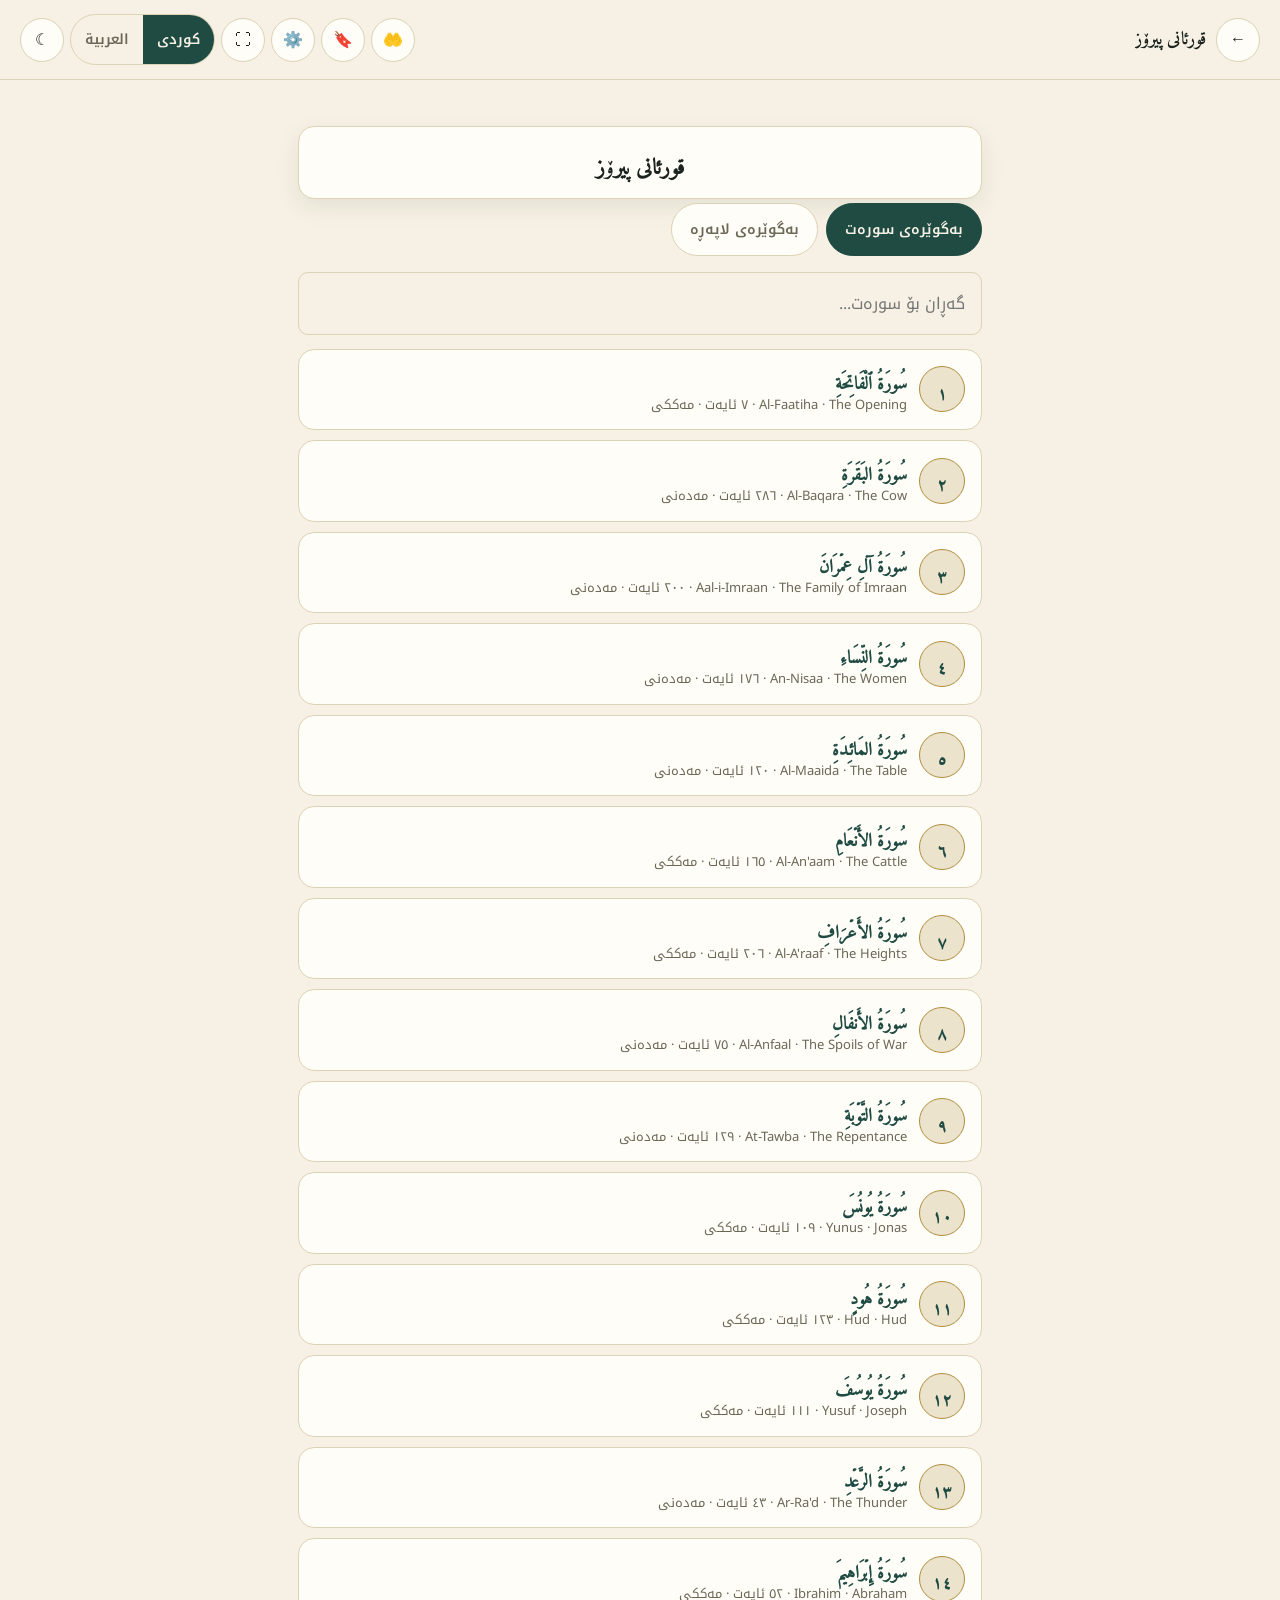
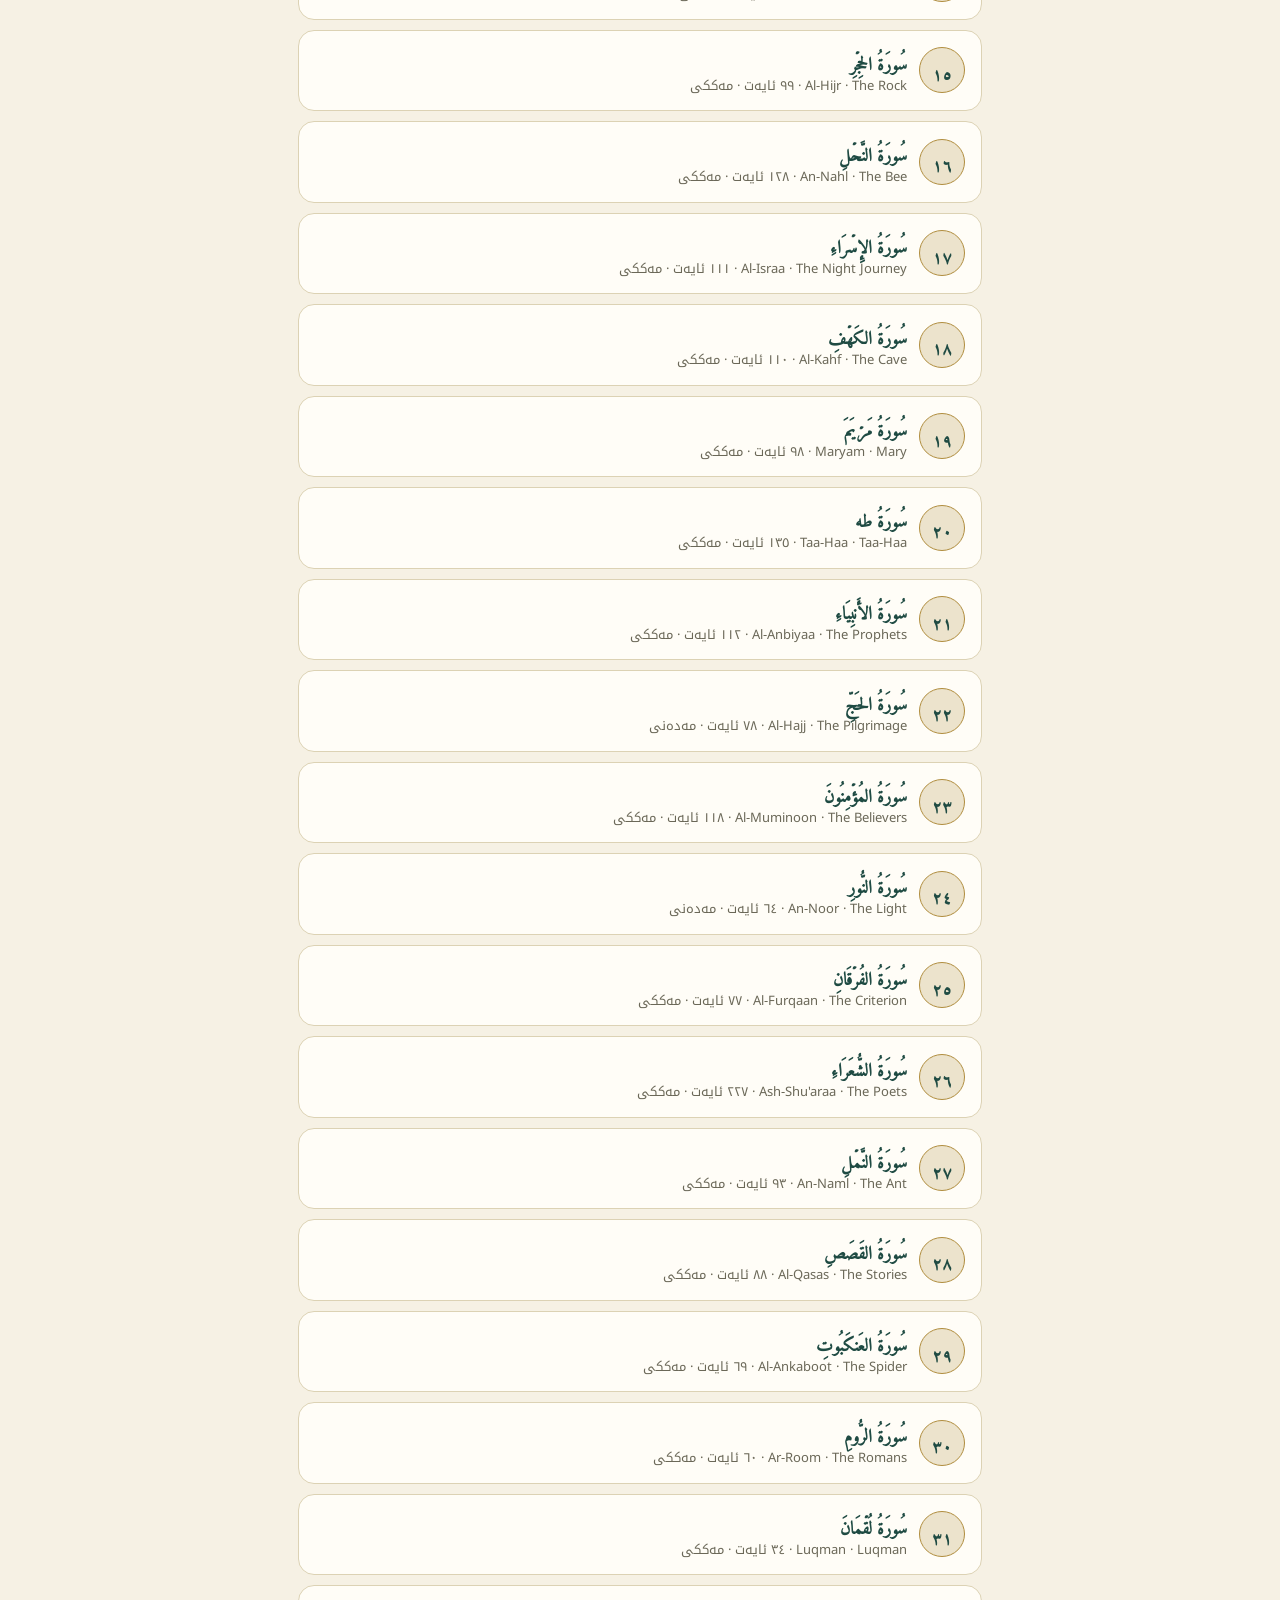
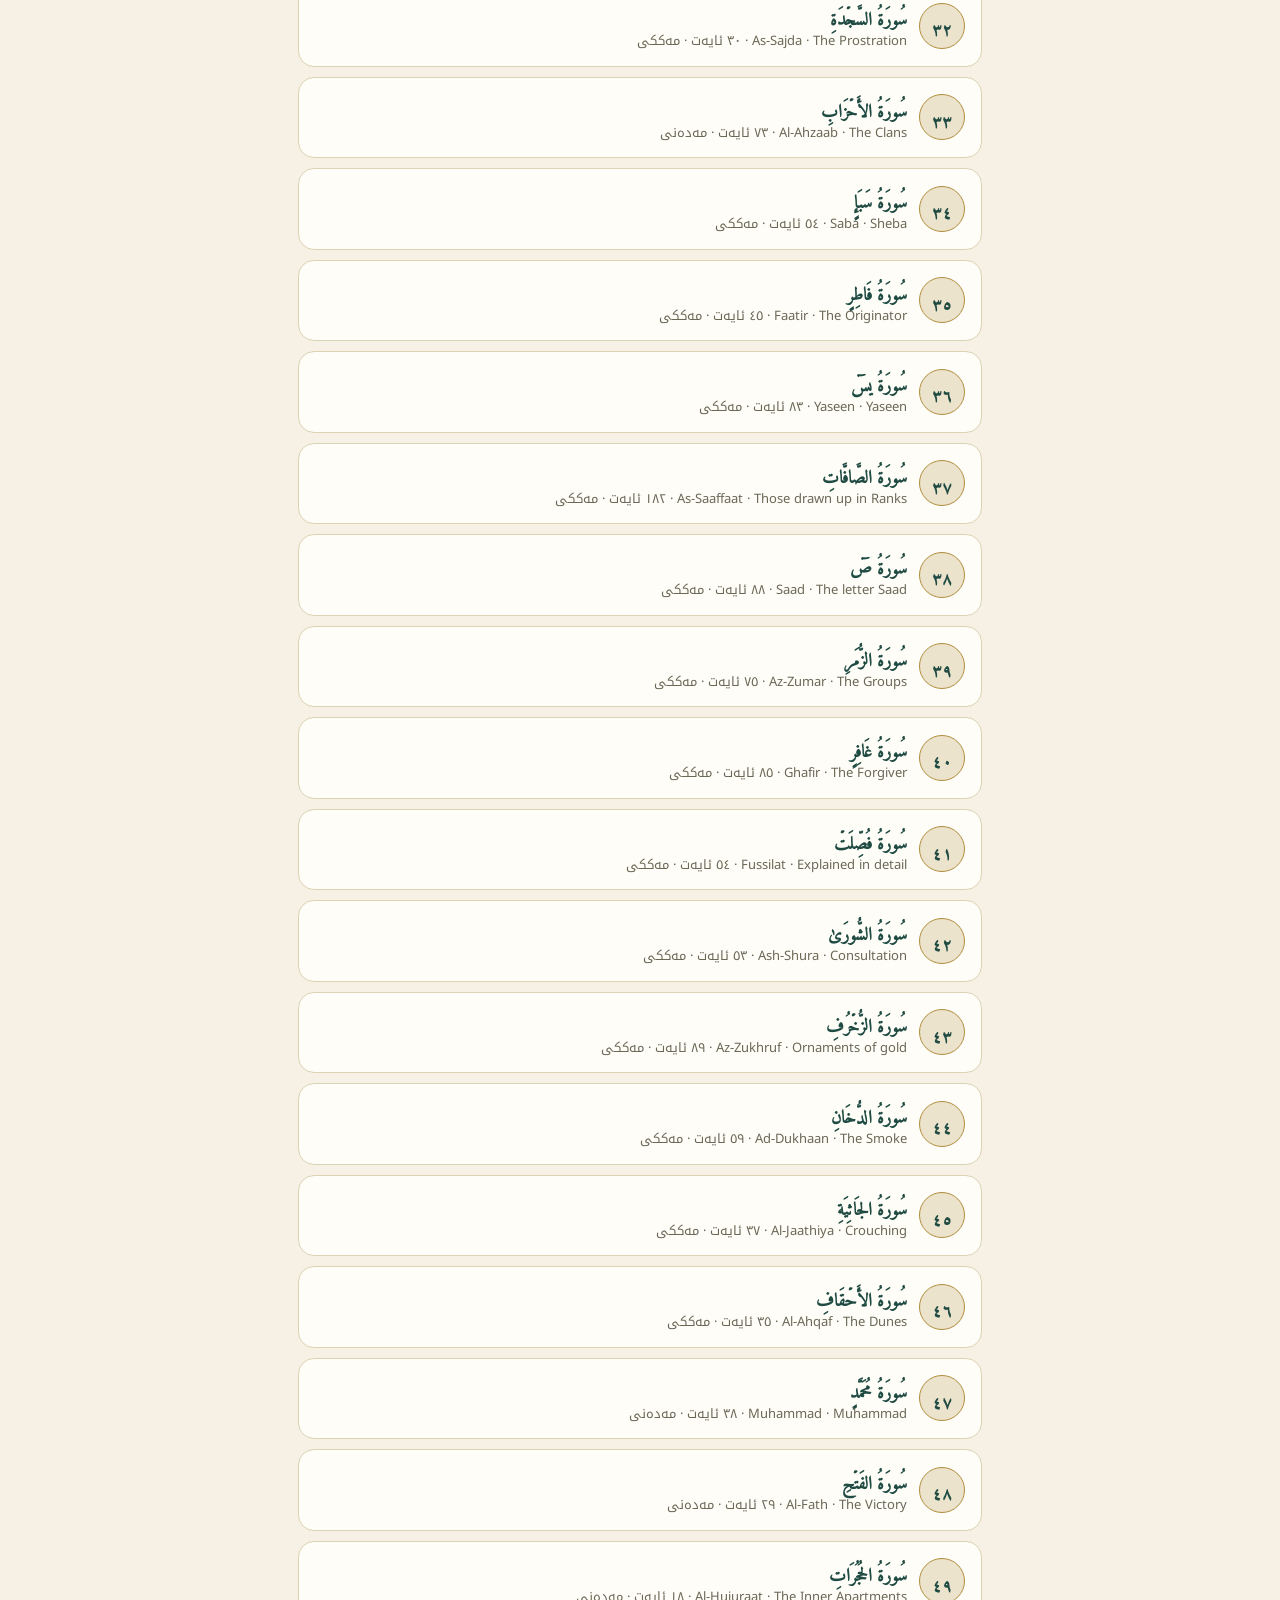
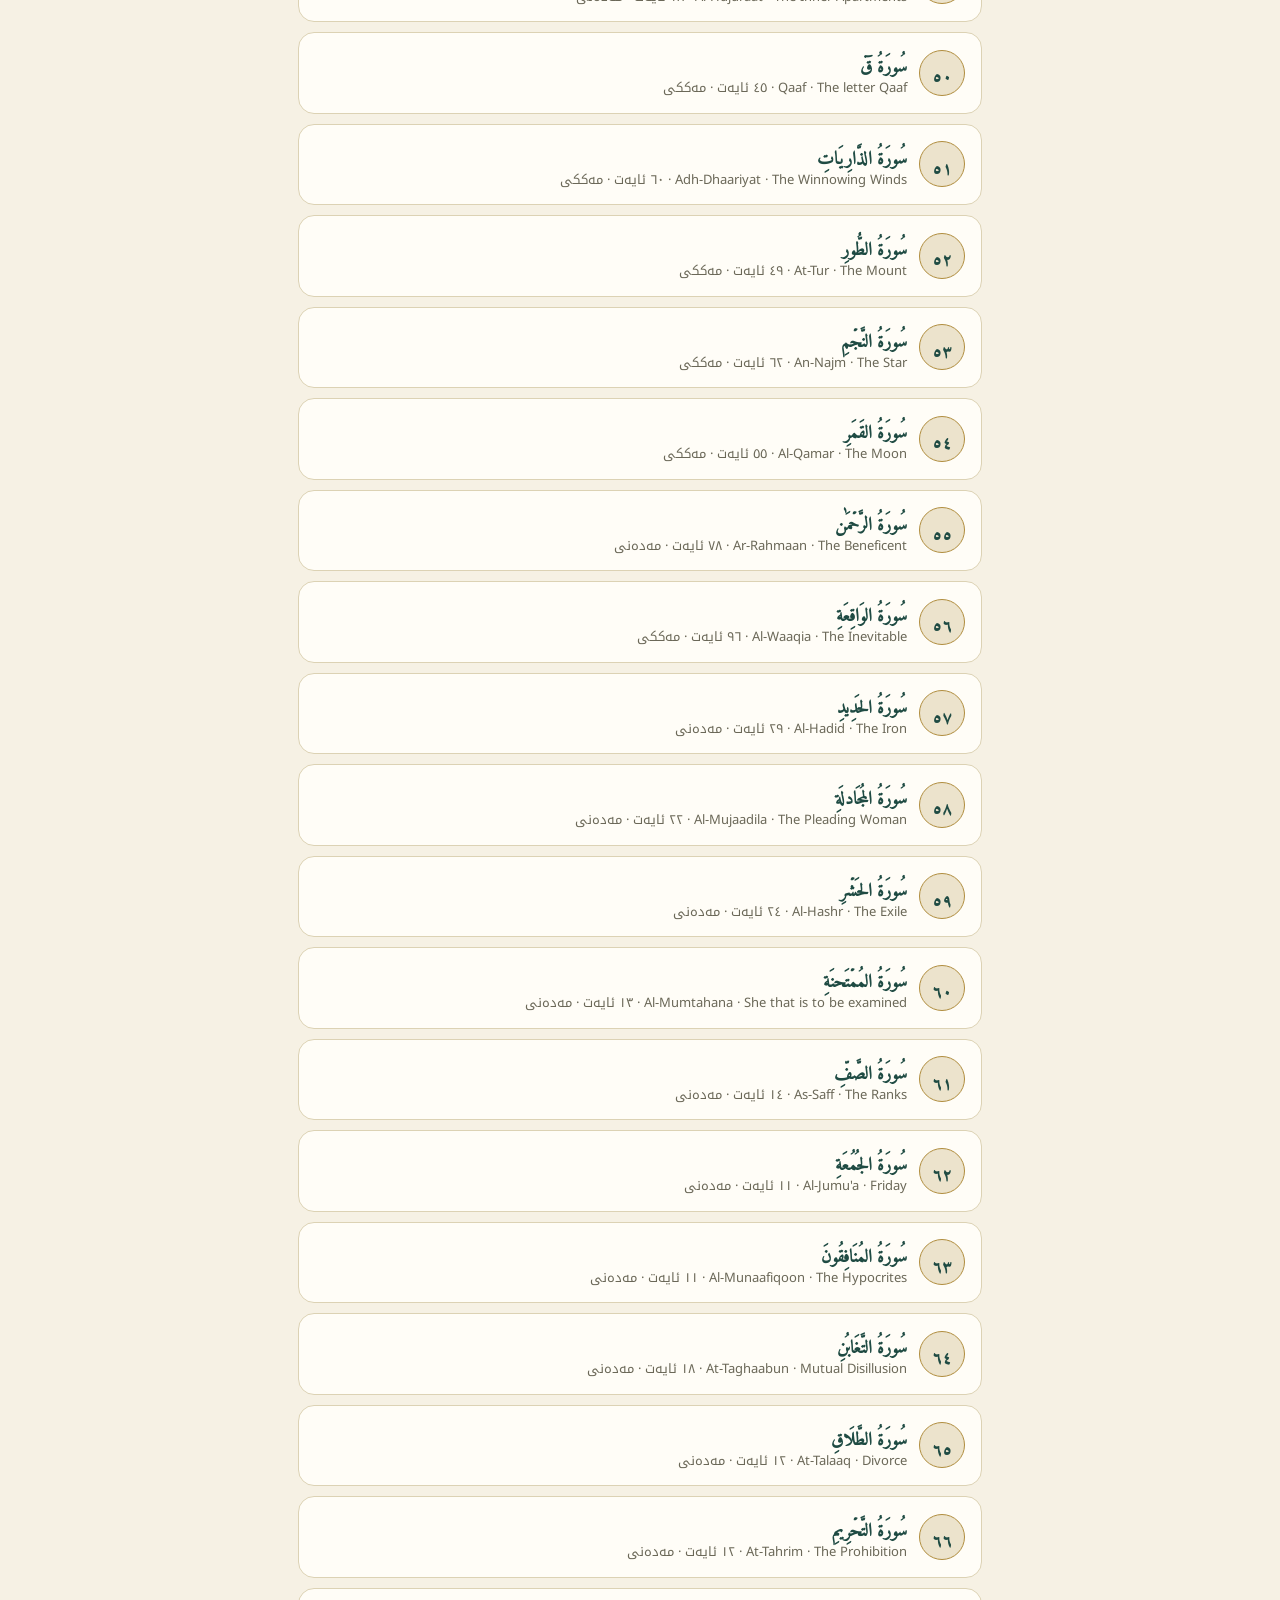
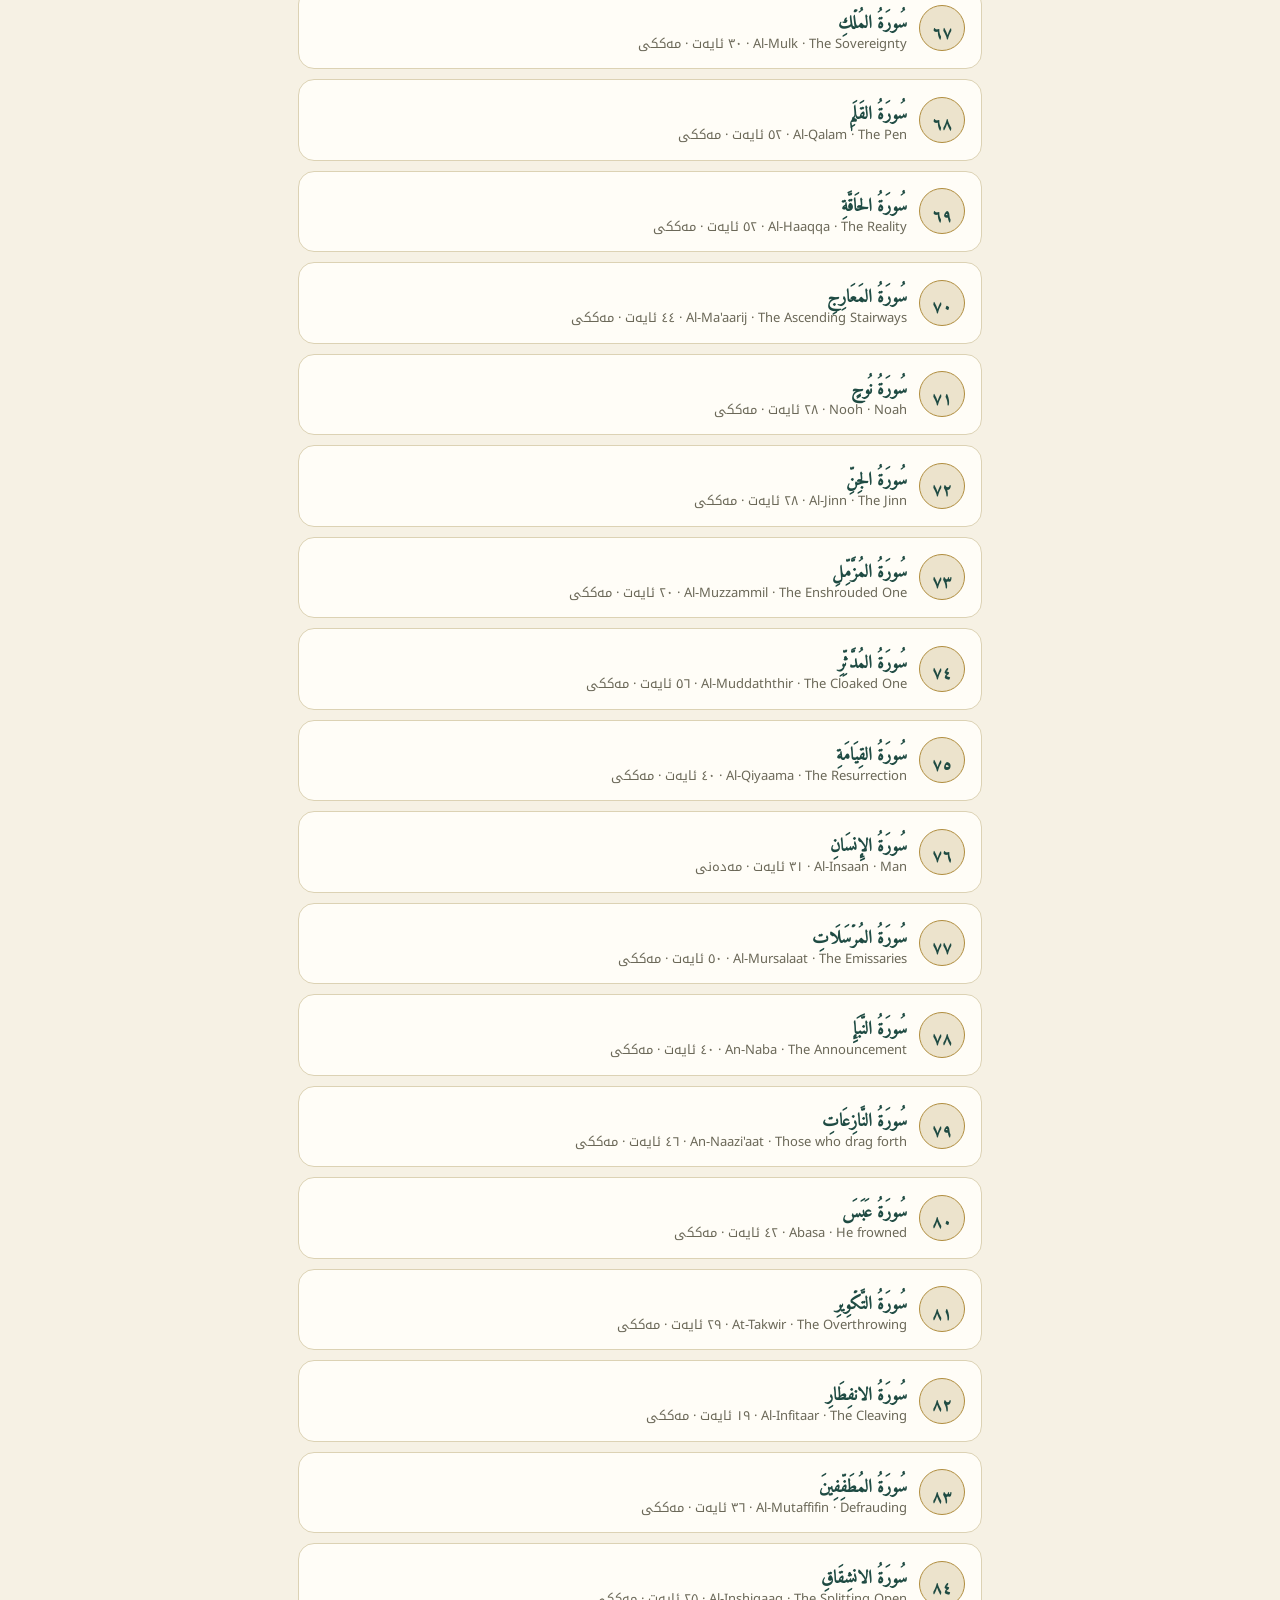
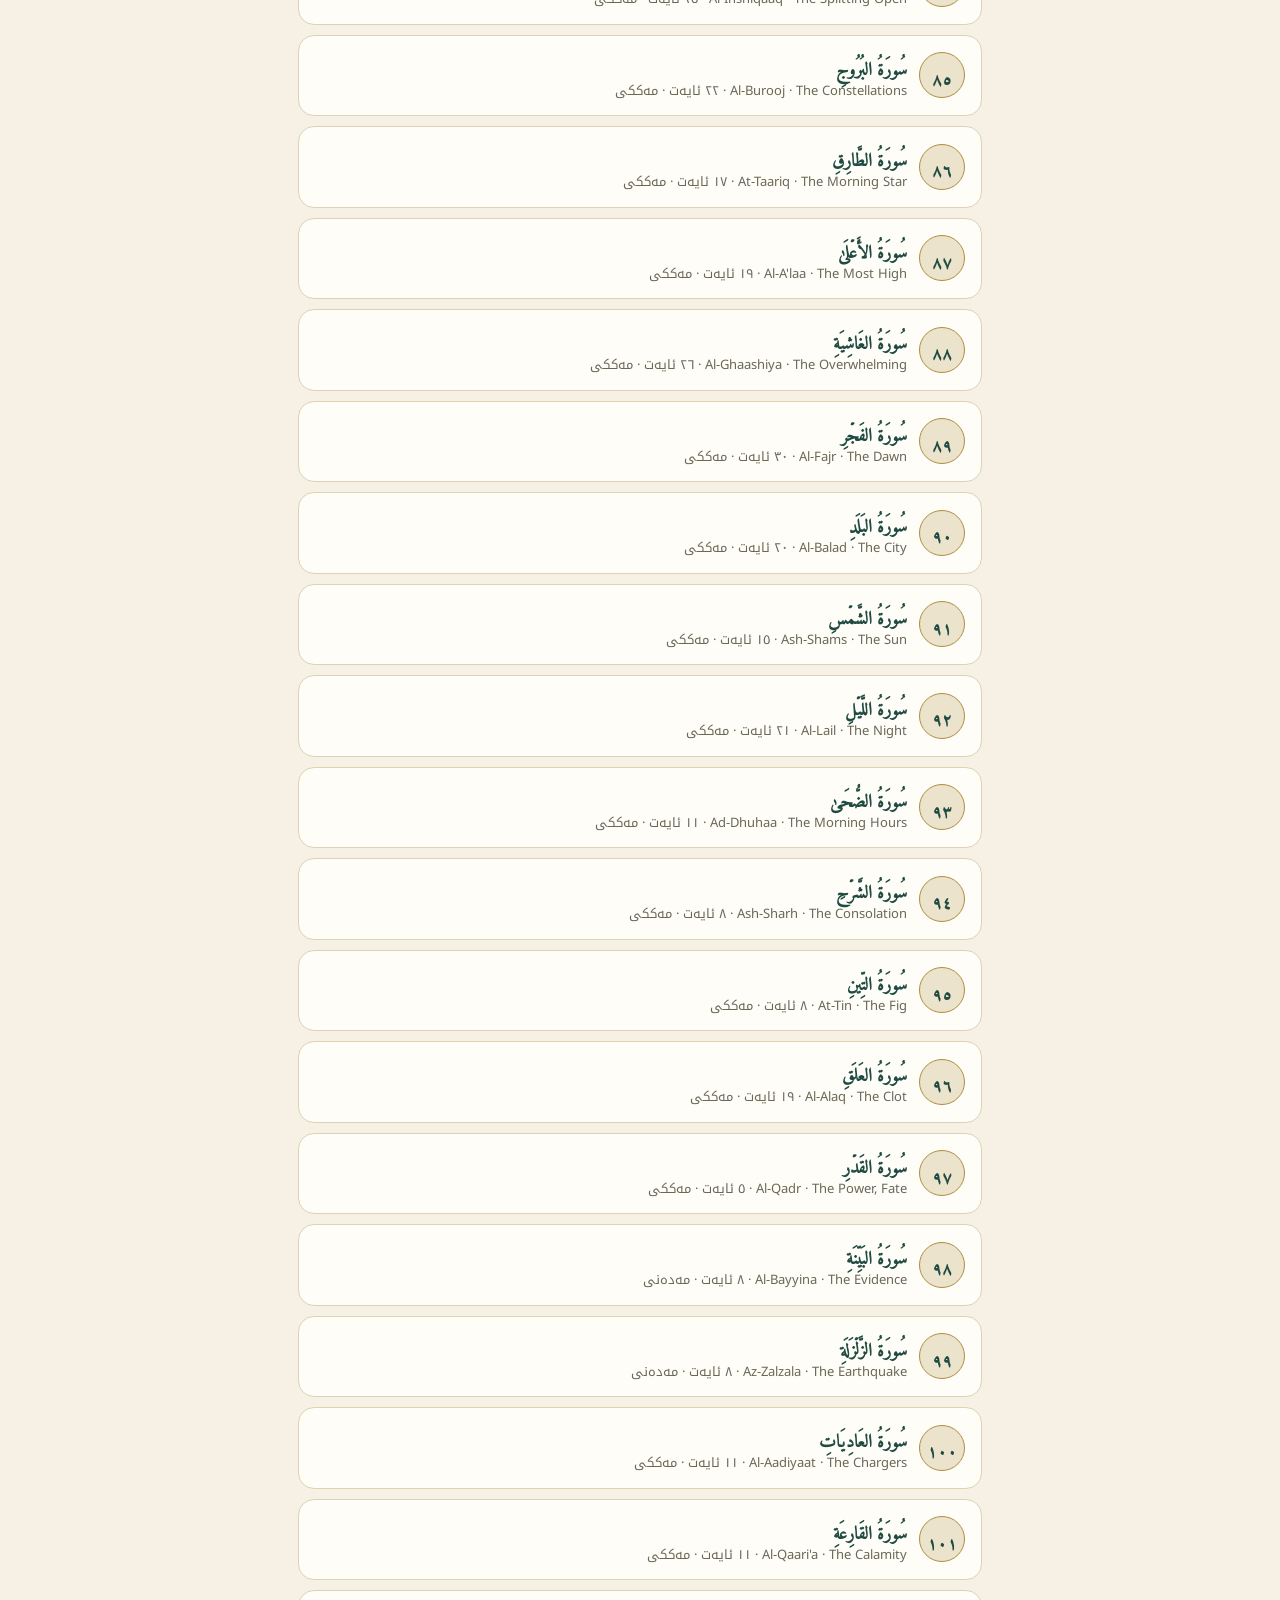
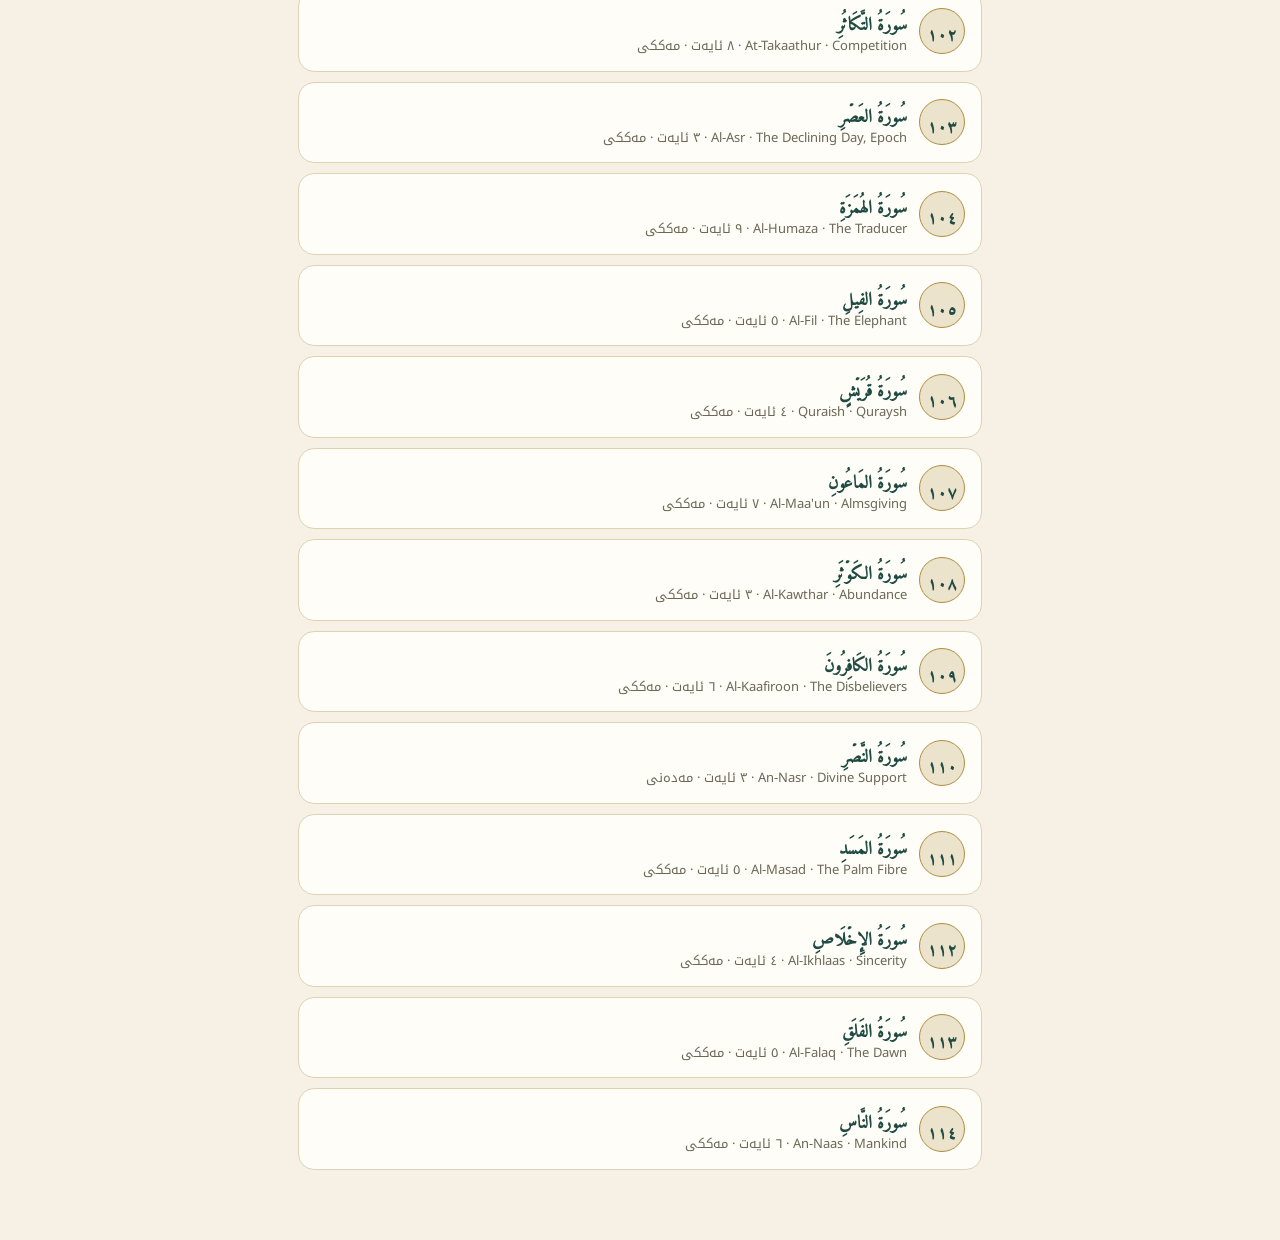
==== commit 7f90a7d4: "Update print statement from 'Hello' to 'Goodbye'" ====
--- a/quran.html
+++ b/quran.html
@@ -6,371 +6,269 @@
 <title>قورئانی پیرۆز</title>
 <link rel="icon" href="icons/favicon-32.png" sizes="32x32">
 <link rel="apple-touch-icon" href="icons/apple-touch-icon.png">
-<meta name="theme-color" content="#00B884">
+<meta name="theme-color" content="#1F4B43">
 <link rel="stylesheet" href="css/theme.css">
 <style>
-  @import url('https://fonts.googleapis.com/css2?family=Amiri+Quran&family=Amiri:ital,wght@0,400;0,700;1,400&display=swap');
-
-  :root {
-    --brand-teal: #00B884;
-    --brand-teal-dark: #00966C;
-    --gold: #C5A059;
-    --gold-light: #FFFDF2;
-    --bg-main: #F4F6F8;
-    --card-bg: #FFFFFF;
-    --text-primary: #1A202C;
-    --text-muted: #718096;
-    --border-color: #E2E8F0;
-  }
-
-  body {
-    background-color: var(--bg-main);
-    color: var(--text-primary);
-    font-family: system-ui, -apple-system, BlinkMacSystemFont, "Segoe UI", Roboto, sans-serif;
-    margin: 0;
-    padding: 0;
-    padding-bottom: 90px;
-    -webkit-tap-highlight-color: transparent;
-  }
-
-  /* ---------- Topbar Navigation ---------- */
-  .topbar {
-    background: var(--brand-teal);
-    color: #ffffff;
-    padding: 12px 16px;
-    display: flex;
-    align-items: center;
-    justify-content: space-between;
-    position: sticky;
-    top: 0;
-    z-index: 100;
-    box-shadow: 0 2px 10px rgba(0, 0, 0, 0.08);
-  }
-  .topbar .brand {
-    display: flex;
-    align-items: center;
-    gap: 10px;
-    color: #ffffff;
-    font-weight: 700;
-    font-size: 17px;
-  }
-  .topbar .controls {
-    display: flex;
-    align-items: center;
-    gap: 6px;
-  }
-  .topbar .icon-btn {
-    background: rgba(255, 255, 255, 0.18);
-    color: #ffffff;
-    border: none;
-    width: 36px;
-    height: 36px;
-    border-radius: 50%;
-    display: flex;
-    align-items: center;
-    justify-content: center;
-    cursor: pointer;
-    font-size: 15px;
-    transition: background 0.2s;
-  }
-  .topbar .icon-btn:active {
-    background: rgba(255, 255, 255, 0.3);
-  }
-  .lang-toggle {
-    display: flex;
-    background: rgba(0, 0, 0, 0.12);
-    padding: 2px;
-    border-radius: 20px;
-  }
-  .lang-pill {
-    background: transparent;
-    border: none;
-    color: #ffffff;
-    padding: 4px 10px;
-    font-size: 12px;
-    border-radius: 16px;
-    cursor: pointer;
-    opacity: 0.8;
-  }
-  .lang-pill.active {
-    background: #ffffff;
-    color: var(--brand-teal);
-    font-weight: 700;
-    opacity: 1;
-  }
-
-  /* ---------- Page Layout & Reader Card ---------- */
-  .page.wide {
-    max-width: 650px;
-    margin: 0 auto;
-    padding: 12px 12px 0 12px;
-  }
-
-  /* Reader themes */
-  body[data-qtheme="classic"] { --q-bg: #FFFFFF; --q-fg: #1C231F; --q-muted: #6B6858; }
-  body[data-qtheme="night"]   { --q-bg: #12181A; --q-fg: #EDE7D3; --q-muted: #9A9682; }
-  body[data-qtheme="sepia"]   { --q-bg: #F8F1E1; --q-fg: #3B2A18; --q-muted: #8A7A5E; }
-  body[data-qtheme="emerald"] { --q-bg: #0F2A22; --q-fg: #F3EEDD; --q-muted: #9FC2B4; }
-  body[data-qtheme="sky"]     { --q-bg: #EAF3F6; --q-fg: #16323D; --q-muted: #5C7A83; }
-
-  #readerCard {
-    background: var(--q-bg, #FFFFFF);
-    color: var(--q-fg, var(--text-primary));
-    border-radius: 20px;
-    padding: 24px 20px 32px 20px;
-    box-shadow: 0 4px 20px rgba(0, 0, 0, 0.05);
-    border: 1px solid var(--border-color);
-    position: relative;
-    min-height: 480px;
-  }
-
-  /* ---------- Surah Header Banner (Matching Image 1 Ornate Frame) ---------- */
-  .surah-divider {
-    text-align: center;
-    margin: 20px 0 24px 0;
-    padding: 4px;
-  }
-  .surah-frame {
-    display: inline-block;
-    position: relative;
-    padding: 12px 48px;
-    background: var(--gold-light);
-    border: 2px double var(--gold);
-    border-radius: 14px;
-    box-shadow: inset 0 0 0 2px var(--gold-light), inset 0 0 0 3px var(--gold);
-  }
-  .surah-divider-name {
-    font-family: 'Amiri Quran', 'Amiri', serif;
-    font-size: 28px;
-    font-weight: 700;
-    color: #2C3E50;
-    line-height: 1.2;
-  }
-  .surah-divider-meta {
-    font-size: 12px;
-    color: #8C7B51;
-    margin-top: 4px;
-    font-weight: 500;
-  }
-
-  /* ---------- Quran Flow Text & Ayah Markers ---------- */
-  .quran-flow-text {
-    font-family: 'Amiri Quran', 'Amiri', serif;
-    text-align: justify;
-    text-justify: inter-word;
-    text-align-last: center;
-    line-height: 2.8;
-    font-size: var(--q-font-size, 26px);
-    direction: rtl;
-    margin: 0;
-  }
-
+  @import url('https://fonts.googleapis.com/css2?family=Amiri+Quran&display=swap');
+
+  /* ---------- Reader toolbar ---------- */
+  .reader-toolbar { display: flex; align-items: center; justify-content: space-between; gap: 8px; margin-bottom: 12px; flex-wrap: wrap; }
+  .reader-audio-bar { display: flex; justify-content: center; margin-bottom: 10px; }
+  .audio-play-btn {
+    display: inline-flex; align-items: center; gap: 8px; padding: 10px 24px;
+    border-radius: 999px; border: 1.5px solid var(--gold); background: transparent;
+    color: var(--teal); font-weight: 700; font-size: 14px; min-height: 44px;
+  }
+  html[data-theme="dark"] .audio-play-btn { color: var(--gold); }
+
+  /* ---------- Reader card / themes ---------- */
+  body[data-qtheme="classic"] { --q-bg:#FFFDF7; --q-fg:#1C231F; --q-muted:#6B6858; }
+  body[data-qtheme="night"]   { --q-bg:#12181A; --q-fg:#EDE7D3; --q-muted:#9A9682; }
+  body[data-qtheme="sepia"]   { --q-bg:#F1E7D0; --q-fg:#3B2A18; --q-muted:#8A7A5E; }
+  body[data-qtheme="emerald"] { --q-bg:#0F2A22; --q-fg:#F3EEDD; --q-muted:#9FC2B4; }
+  body[data-qtheme="sky"]     { --q-bg:#EAF3F6; --q-fg:#16323D; --q-muted:#5C7A83; }
+
+  #readerCard { background: var(--q-bg, var(--card)); color: var(--q-fg, var(--ink)); transition: background .2s ease, color .2s ease; position: relative; }
+
+  .quran-flow-text { font-family: 'Amiri Quran', 'Amiri', serif; text-align: justify; text-align-last: center; line-height: 2.7; font-size: var(--q-font-size, 26px); }
   .ayah-num {
-    display: inline-flex;
-    align-items: center;
-    justify-content: center;
-    width: 30px;
-    height: 30px;
-    border-radius: 50%;
-    border: 1.5px solid var(--gold);
-    background: rgba(197, 160, 89, 0.1);
-    font-size: 12px;
-    font-family: 'Amiri Quran', 'Amiri', serif;
-    font-weight: 700;
-    color: var(--gold);
-    margin: 0 6px;
-    vertical-align: middle;
-    line-height: 1;
-  }
-
-  .ayah-unit.playing {
-    background: rgba(0, 184, 132, 0.15);
-    border-radius: 6px;
-    box-decoration-break: clone;
-    -webkit-box-decoration-break: clone;
-  }
-  .ayah-unit.jump-target {
-    animation: ayahFlash 1.6s ease;
-  }
-  @keyframes ayahFlash {
-    0%, 100% { background: transparent; }
-    30% { background: rgba(197, 160, 89, 0.35); }
-  }
-
-  /* Block Tafsir View */
-  .ayah-block { padding: 16px 2px; border-bottom: 1px dashed var(--border-color); }
+    display: inline-flex; align-items: center; justify-content: center;
+    width: 1.05em; height: 1.05em; border-radius: 50%; border: 1.5px solid currentColor;
+    font-size: 0.46em; font-family: 'Amiri Quran', 'Amiri', serif; font-weight: 700; opacity: .6;
+    margin: 0 3px; vertical-align: 0.1em; line-height: 1;
+  }
+  .ayah-unit.bookmarked .ayah-num { border-color: var(--gold); background: var(--gold); color: #fff; opacity: 1; }
+  .ayah-unit.playing { background: rgba(176,141,62,.18); border-radius: 6px; box-decoration-break: clone; -webkit-box-decoration-break: clone; }
+  .ayah-unit.jump-target { animation: ayahFlash 1.6s ease; }
+  @keyframes ayahFlash { 0%,100% { background: transparent; } 30% { background: rgba(176,141,62,.35); } }
+
+  .surah-divider { text-align: center; margin: 26px 0 16px; padding: 12px 8px; border-top: 1px solid var(--q-muted, var(--line)); border-bottom: 1px solid var(--q-muted, var(--line)); }
+  .surah-divider-name { font-family: 'Amiri Quran', 'Amiri', serif; font-size: 22px; font-weight: 700; }
+  .surah-divider-meta { font-size: 12px; opacity: .75; margin-top: 4px; }
+  .surah-divider:first-child { margin-top: 0; }
+
+  .ayah-block { padding: 16px 2px; border-bottom: 1px dashed var(--q-muted, var(--line)); }
   .ayah-block:last-child { border-bottom: none; }
   .ayah-block-arabic { font-family: 'Amiri Quran', 'Amiri', serif; font-size: var(--q-font-size, 26px); text-align: right; line-height: 2.4; margin-bottom: 8px; }
-  .ayah-block-tafsir { font-size: 14px; line-height: 1.9; color: var(--q-muted, var(--text-muted)); }
+  .ayah-block-tafsir { font-size: 14px; line-height: 1.9; color: var(--q-muted, var(--muted)); }
   .ayah-block-actions { margin-top: 8px; display: flex; gap: 6px; justify-content: flex-end; }
-  .ayah-mini-btn { width: 32px; height: 32px; border-radius: 50%; border: 1px solid currentColor; opacity: 0.65; background: transparent; font-size: 13px; color: inherit; cursor: pointer; }
-
-  /* ---------- Floating Bottom Control Bar (Image 1 Style) ---------- */
-  .bottom-control-bar {
-    position: fixed;
-    bottom: 16px;
-    left: 50%;
-    transform: translateX(-50%);
-    width: calc(100% - 32px);
-    max-width: 520px;
-    background: #FFFFFF;
-    border-radius: 40px;
-    padding: 8px 16px;
-    display: flex;
-    align-items: center;
-    justify-content: space-between;
-    box-shadow: 0 8px 30px rgba(0, 0, 0, 0.12);
-    z-index: 200;
-    border: 1px solid var(--border-color);
-  }
-  body[data-qtheme="night"] .bottom-control-bar {
-    background: #1C2427;
-    border-color: #2D3748;
-    color: #EDE7D3;
-  }
-  .bottom-play-btn {
-    width: 44px;
-    height: 44px;
-    border-radius: 50%;
-    background: var(--brand-teal);
-    color: #FFFFFF;
-    border: none;
-    display: flex;
-    align-items: center;
-    justify-content: center;
-    font-size: 18px;
-    cursor: pointer;
-    box-shadow: 0 4px 12px rgba(0, 184, 132, 0.35);
-    transition: transform 0.15s;
-  }
-  .bottom-play-btn:active { transform: scale(0.92); }
-  .bottom-info-pill {
-    background: var(--bg-main);
-    padding: 6px 16px;
-    border-radius: 20px;
-    font-size: 13px;
-    font-weight: 700;
-    color: var(--text-primary);
-    cursor: pointer;
-    border: 1px solid var(--border-color);
-  }
-  body[data-qtheme="night"] .bottom-info-pill {
-    background: #253135;
-    color: #EDE7D3;
-    border-color: #3B4A50;
-  }
-  .bottom-nav-actions {
-    display: flex;
-    align-items: center;
-    gap: 6px;
-  }
-  .bottom-nav-btn {
-    background: transparent;
-    border: none;
-    color: var(--text-muted);
-    width: 36px;
-    height: 36px;
-    border-radius: 50%;
-    display: flex;
-    align-items: center;
-    justify-content: center;
-    font-size: 16px;
-    cursor: pointer;
-  }
-  .bottom-nav-btn:active { background: rgba(0, 0, 0, 0.05); }
-
-  /* Tap Hints */
-  .reader-tap-hint { display: flex; justify-content: space-between; font-size: 11px; color: var(--text-muted); opacity: 0.75; margin-top: 8px; padding: 0 8px; }
-
-  /* Settings / Modal Bits */
+  .ayah-mini-btn { width: 32px; height: 32px; border-radius: 50%; border: 1px solid currentColor; opacity: .55; background: transparent; font-size: 13px; color: inherit; }
+  .ayah-block.playing { background: rgba(176,141,62,.12); border-radius: var(--radius-sm); }
+  .ayah-block.jump-target { animation: ayahFlash 1.6s ease; border-radius: var(--radius-sm); }
+
+  /* ---------- Page navigation ---------- */
+  .page-nav { display: flex; align-items: center; gap: 8px; margin-top: 14px; }
+  .page-nav button { flex: 1; }
+  .page-nav .page-indicator-btn { flex: 1.6; font-weight: 700; }
+  .page-nav .icon-btn { flex: .7; min-height: 44px; }
+
+  /* ---------- Settings / bookmarks modal bits ---------- */
   .theme-swatch-grid { display: grid; grid-template-columns: repeat(5, 1fr); gap: 8px; margin: 10px 0 6px; }
-  .theme-swatch { height: 46px; border-radius: 10px; border: 2px solid var(--border-color); cursor: pointer; }
-  .theme-swatch.selected { border-color: var(--gold); box-shadow: 0 0 0 2px rgba(197, 160, 89, 0.3); }
-  .settings-row { display: flex; align-items: center; justify-content: space-between; padding: 12px 0; border-top: 1px solid var(--border-color); gap: 10px; }
+  .theme-swatch { height: 50px; border-radius: 10px; border: 2px solid var(--line); cursor: pointer; }
+  .theme-swatch.selected { border-color: var(--gold); box-shadow: 0 0 0 2px rgba(176,141,62,.25); }
+  .theme-swatch-label { font-size: 10px; text-align: center; margin-top: 4px; color: var(--muted); }
+  .settings-row { display: flex; align-items: center; justify-content: space-between; padding: 12px 0; border-top: 1px solid var(--line); gap: 10px; }
+  .settings-row:first-of-type { border-top: none; }
+  .settings-row.column { flex-direction: column; align-items: stretch; }
   .toggle-switch { position: relative; width: 46px; height: 26px; flex-shrink: 0; }
   .toggle-switch input { opacity: 0; width: 0; height: 0; }
-  .toggle-switch .track { position: absolute; inset: 0; background: #CBD5E0; border-radius: 999px; transition: background 0.15s; }
-  .toggle-switch .thumb { position: absolute; top: 3px; inset-inline-start: 3px; width: 20px; height: 20px; border-radius: 50%; background: #fff; transition: inset-inline-start 0.15s; box-shadow: 0 1px 3px rgba(0,0,0,0.3); }
-  .toggle-switch input:checked ~ .track { background: var(--brand-teal); }
+  .toggle-switch .track { position: absolute; inset: 0; background: var(--line); border-radius: 999px; transition: background .15s ease; }
+  .toggle-switch .thumb { position: absolute; top: 3px; inset-inline-start: 3px; width: 20px; height: 20px; border-radius: 50%; background: #fff; transition: inset-inline-start .15s ease; box-shadow: 0 1px 3px rgba(0,0,0,.3); }
+  .toggle-switch input:checked ~ .track { background: var(--teal); }
   .toggle-switch input:checked ~ .thumb { inset-inline-start: 23px; }
   .font-size-row { display: flex; align-items: center; gap: 10px; padding: 10px 0; }
   .font-size-row input[type="range"] { flex: 1; }
-
-  /* Bookmarks List Modal */
-  .bookmark-row-item { display: flex; align-items: center; gap: 8px; padding: 12px 4px; border-top: 1px solid var(--border-color); }
+  .attribution-note { font-size: 11px; color: var(--muted); text-align: center; margin-top: 16px; line-height: 1.7; }
+
+  /* ---------- Bookmarks ---------- */
+  .bookmark-row-item { display: flex; align-items: center; gap: 8px; padding: 12px 4px; border-top: 1px solid var(--line); }
   .bookmark-row-item:first-child { border-top: none; }
   .bookmark-row-item .info { flex: 1; min-width: 0; cursor: pointer; }
-  .bookmark-row-item .name { font-weight: 700; font-size: 14px; }
-  .bookmark-row-item .meta { font-size: 12px; color: var(--text-muted); margin-top: 2px; }
-
-  /* Dua Khatm Text */
-  .dua-khatm-text { text-align: center; font-family: 'Amiri Quran', 'Amiri', serif; font-size: 20px; line-height: 2.4; white-space: pre-line; padding: 6px 4px; }
-
-  /* Fullscreen overlay mode */
-  body.q-immersive { overflow: hidden; padding-bottom: 0; }
+  .bookmark-row-item .name { font-weight: 700; font-size: 14px; overflow-wrap: break-word; }
+  .bookmark-row-item .meta { font-size: 12px; color: var(--muted); margin-top: 2px; }
+
+  /* ---------- Dua Khatm ---------- */
+  .dua-khatm-text { text-align: center; font-family: 'Amiri Quran', 'Amiri', serif; font-size: 21px; line-height: 2.4; white-space: pre-line; padding: 6px 4px; }
+
+  /* ---------- Reader page tap zones ---------- */
+  .reader-tap-hint { display: flex; justify-content: space-between; font-size: 10px; color: var(--muted); opacity: .55; margin-top: 4px; padding: 0 6px; }
+
+  /* ---------- Immersive / fullscreen reading ----------
+     Implemented as a plain fixed-position overlay rather than the
+     browser's native Fullscreen API — that API behaves inconsistently
+     across mobile browsers (partial support on iOS Safari, viewport
+     resize glitches on Android Chrome when the address bar hides),
+     which was causing the blank/overlapping rendering. A CSS-only
+     overlay is fully within our control on every device. */
+  body.q-immersive { overflow: hidden; }
+
   body.q-immersive .topbar,
-  body.q-immersive .bottom-control-bar,
-  body.q-immersive .reader-tap-hint { display: none !important; }
+  body.q-immersive #readerHeader,
+  body.q-immersive .reader-audio-bar,
+  body.q-immersive .reader-tap-hint,
+  body.q-immersive .page-nav,
+  body.q-immersive .ayah-block-actions { display: none !important; }
+
   body.q-immersive .page.wide { padding: 0; margin: 0; max-width: none; width: 100%; }
+
   body.q-immersive #readerCard {
-    position: fixed; inset: 0; z-index: 500; border-radius: 0; border: none;
-    overflow-y: auto; -webkit-overflow-scrolling: touch;
+    display: flex;
+    flex-direction: column;
+    position: fixed;
+    inset: 0;
+    z-index: 500;
+    background: var(--q-bg, var(--card));
+    overflow-y: auto;
+    -webkit-overflow-scrolling: touch;
+    border-radius: 0;
+    box-shadow: none;
+    margin: 0;
     padding: max(22px, env(safe-area-inset-top)) max(18px, env(safe-area-inset-right)) max(22px, env(safe-area-inset-bottom)) max(18px, env(safe-area-inset-left));
   }
+  /* Vertically centers short pages instead of leaving them stranded
+     near the top with empty space below. On pages with more text than
+     fits, the auto margins collapse to 0 and it behaves like normal
+     top-aligned, scrollable content — no clipping either way. */
   body.q-immersive #quranFlow { margin: auto 0; width: 100%; }
-  .immersive-page-badge { display: none; position: fixed; bottom: 20px; inset-inline: 0; margin: 0 auto; width: fit-content; z-index: 501; background: #fff; color: #1A202C; border: 1px solid var(--border-color); border-radius: 999px; padding: 6px 18px; font-size: 12px; font-weight: 700; box-shadow: 0 4px 15px rgba(0,0,0,0.1); }
+
+  .immersive-page-badge {
+    display: none;
+    position: fixed;
+    bottom: max(14px, env(safe-area-inset-bottom));
+    inset-inline: 0;
+    margin: 0 auto;
+    width: fit-content;
+    z-index: 501;
+    background: var(--card);
+    color: var(--ink);
+    border: 1px solid var(--line);
+    border-radius: 999px;
+    padding: 7px 18px;
+    font-size: 12px;
+    font-weight: 700;
+    box-shadow: var(--shadow);
+    opacity: .92;
+  }
   body.q-immersive .immersive-page-badge { display: block; }
-  .immersive-exit-btn { display: none; position: fixed; top: 16px; inset-inline-end: 16px; z-index: 501; width: 38px; height: 38px; border-radius: 50%; border: 1px solid var(--border-color); background: #fff; color: #1A202C; font-size: 15px; align-items: center; justify-content: center; box-shadow: 0 4px 15px rgba(0,0,0,0.1); }
+
+  .immersive-exit-btn {
+    display: none;
+    position: fixed;
+    top: max(14px, env(safe-area-inset-top));
+    inset-inline-end: max(14px, env(safe-area-inset-right));
+    z-index: 501;
+    width: 38px; height: 38px;
+    border-radius: 50%;
+    border: 1px solid var(--line);
+    background: var(--card);
+    color: var(--ink);
+    font-size: 15px;
+    align-items: center; justify-content: center;
+    box-shadow: var(--shadow);
+    opacity: .85;
+  }
   body.q-immersive .immersive-exit-btn { display: flex; }
+
+  /* ---------- Surah list ---------- */
+  .surah-list-item { cursor: pointer; }
+  .surah-list-item:active { transform: translateY(1px) scale(.995); }
+  .surah-avatar {
+    font-family: 'Amiri Quran', 'Amiri', serif; font-size: 15px;
+    background: var(--teal); color: var(--parchment); border: 1.5px solid var(--gold);
+  }
+  html[data-theme="dark"] .surah-avatar { background: var(--teal-deep); color: var(--gold); }
+  .surah-list-item .info .name { color: var(--teal); }
+  html[data-theme="dark"] .surah-list-item .info .name { color: var(--gold); }
 </style>
 </head>
-<body data-qtheme="classic">
-
-<!-- Topbar Header -->
+<body>
+
 <div class="topbar">
   <div class="brand">
     <button class="icon-btn" onclick="handleBack()">←</button>
-    <span id="topbarSurahTitle" data-i18n="quran_page_heading">قورئانی پیرۆز</span>
+    <span data-i18n="quran_page_heading">قورئانی پیرۆز</span>
   </div>
   <div class="controls">
-    <span class="bottom-info-pill" id="topbarJuzBadge" style="background:rgba(255,255,255,0.2); color:#fff; border:none; padding:4px 10px; font-size:12px;">جزء ١</span>
     <button class="icon-btn" onclick="openDuaKhatmModal()" title="Dua Khatm">🤲</button>
     <button class="icon-btn" onclick="openBookmarksModal()" title="Bookmarks">🔖</button>
     <button class="icon-btn" onclick="openSettingsModal()" title="Settings">⚙️</button>
     <button class="icon-btn" onclick="toggleFullscreen()" title="Fullscreen">⛶</button>
+    <div class="lang-toggle">
+      <button class="lang-pill" data-lang="ckb" onclick="setLang('ckb'); refreshCurrentView();">کوردی</button>
+      <button class="lang-pill" data-lang="ar" onclick="setLang('ar'); refreshCurrentView();">العربية</button>
+    </div>
+    <button class="icon-btn" onclick="setTheme(getTheme()==='dark'?'light':'dark')">
+      <span class="theme-toggle-icon">☾</span>
+    </button>
   </div>
 </div>
 
 <div class="page wide" id="quranPage">
-  <!-- Reader Card -->
-  <div id="readerCard">
-    <div id="quranFlow">
-      <p class="sub" style="text-align:center; padding: 40px 0;" data-i18n="prayer_loading">چاوەڕوان بە...</p>
+
+  <!-- Surah list — default landing view -->
+  <div id="surahListView">
+    <div class="hero-card" style="text-align:center; padding:20px 20px 16px;">
+      <h1 style="font-size:22px; font-family:'Amiri Quran','Amiri',serif" data-i18n="quran_page_heading">قورئانی پیرۆز</h1>
+      <p class="sub" id="continueReadingSub" style="display:none; margin-top:10px; cursor:pointer; font-weight:600;" onclick="resumeLastPosition()"></p>
+    </div>
+
+    <div class="tabs" role="tablist">
+      <button class="tab active" id="tabSurahBtn" onclick="switchListTab('surah')" data-i18n="quran_view_surah">بەگوێرەی سورەت</button>
+      <button class="tab" id="tabPageBtn" onclick="switchListTab('page')" data-i18n="quran_view_page">بەگوێرەی لاپەڕە</button>
+    </div>
+
+    <div id="surahTabPanel">
+      <div class="field">
+        <input type="search" id="surahSearchInput" data-i18n-placeholder="quran_search" placeholder="گەڕان بۆ سورەت..." oninput="filterSurahList()">
+      </div>
+      <div id="surahListContainer"></div>
+      <div class="empty-state" id="surahNoResults" style="display:none" data-i18n="quran_no_results">هیچ سورەتێک نەدۆزرایەوە</div>
+    </div>
+
+    <div id="pageTabPanel" style="display:none;">
+      <div class="field">
+        <input type="number" id="quickGotoPageInput" min="1" max="604" data-i18n-placeholder="quran_goto_page_placeholder" placeholder="ژمارەی لاپەڕە (١ - ٦٠٤)" style="font-size:18px; text-align:center">
+      </div>
+      <button class="btn-primary" onclick="openByPageFromList()" data-i18n="quran_open_by_page">کردنەوە بە لاپەڕە</button>
     </div>
   </div>
 
-  <div class="immersive-page-badge" id="immersivePageBadge"></div>
-  <button class="immersive-exit-btn" onclick="exitImmersive()" title="Exit fullscreen">✕</button>
-
-  <div class="reader-tap-hint">
-    <span data-i18n="quran_tap_hint_next">👈 کرتە/سوایپ بۆ لاپەڕەی داهاتوو</span>
-    <span data-i18n="quran_tap_hint_prev">لاپەڕەی پێشوو سوایپ/کرتە 👉</span>
-  </div>
-</div>
-
-<!-- Floating Bottom Control Bar (Matching Image 1) -->
-<div class="bottom-control-bar">
-  <button class="bottom-play-btn" id="playBtn" onclick="toggleAudio()" title="Play audio">
-    <span id="playIcon">▶</span>
-  </button>
-
-  <button class="bottom-info-pill" id="pageIndicatorBtn" onclick="openGotoPageModal()">
-    لاپەڕە ١ / ٦٠٤
-  </button>
-
-  <div class="bottom-nav-actions">
-    <button class="bottom-nav-btn" onclick="prevPage()" title="Previous Page">▶</button>
-    <button class="bottom-nav-btn" onclick="nextPage()" title="Next Page">◀</button>
+  <!-- Reader — always Mushaf page-by-page (1–604) -->
+  <div id="readerView" style="display:none;">
+    <div class="hero-card" id="readerHeader" style="text-align:center; margin-top:0; padding:18px 20px">
+      <h1 id="readerTitle" style="font-size:22px; font-family:'Amiri Quran','Amiri',serif"></h1>
+      <p class="sub" id="readerSubtitle" style="margin-top:4px"></p>
+    </div>
+
+    <div class="reader-audio-bar">
+      <button class="audio-play-btn" id="playBtn" onclick="toggleAudio()">
+        <span id="playIcon">▶</span> <span id="playLabel" data-i18n="quran_play_audio">گوێگرتن</span>
+      </button>
+    </div>
+
+    <div class="hero-card" id="readerCard">
+      <div id="quranFlow">
+        <p class="sub" data-i18n="prayer_loading">چاوەڕوان بە...</p>
+      </div>
+    </div>
+
+    <div class="immersive-page-badge" id="immersivePageBadge"></div>
+    <button class="immersive-exit-btn" onclick="exitImmersive()" title="Exit fullscreen">✕</button>
+
+    <div class="reader-tap-hint">
+      <span data-i18n="quran_tap_hint_next">👈 کرتە/سوایپ بۆ لاپەڕەی داهاتوو</span>
+      <span data-i18n="quran_tap_hint_prev">لاپەڕەی پێشوو سوایپ/کرتە 👉</span>
+    </div>
+    <div class="reader-tap-hint" style="justify-content: center; margin-top: 6px;">
+      <span data-i18n="quran_fullscreen_hint">(بۆ خوێندنەوەی پڕشاشە، کرتە لە ناوەڕاستی لاپەڕە بکە)</span>
+    </div>
+
+    <div class="page-nav" id="pageNav">
+      <button class="btn-outline" onclick="prevPage()" data-i18n="quran_prev_page">پێشوو</button>
+      <button class="icon-btn" id="pageNavPlayBtn" onclick="toggleAudio()" title="Play">▶</button>
+      <button class="btn-outline page-indicator-btn" id="pageIndicatorBtn" onclick="openGotoPageModal()"></button>
+      <button class="btn-outline" onclick="nextPage()" data-i18n="quran_next_page">داهاتوو</button>
+    </div>
   </div>
 </div>
 
@@ -379,8 +277,9 @@
 <script src="js/ui-helpers.js"></script>
 <script>
 // ============================================================
-// Quran Reader — Al Quran Cloud API
-// Mushaf page-by-page (1–604)
+// Quran reader — Al Quran Cloud API
+// Reader is always Mushaf page-by-page (1–604), plain Uthmani script
+// (no Tajweed colour-coding — kept simple and fast-loading).
 // ============================================================
 const QURAN_API = 'https://api.alquran.cloud/v1';
 const TEXT_EDITION = 'quran-uthmani';
@@ -388,7 +287,7 @@
 const AUDIO_EDITION = 'ar.alafasy';
 const TOTAL_PAGES = 604;
 
-// ---- Static Quran Metadata ----
+// ---- Static Quran metadata ----
 const PAGE_STARTS=[[1,1],[2,1],[2,6],[2,17],[2,25],[2,30],[2,38],[2,49],[2,58],[2,62],[2,70],[2,77],[2,84],[2,89],[2,94],[2,102],[2,106],[2,113],[2,120],[2,127],[2,135],[2,142],[2,146],[2,154],[2,164],[2,170],[2,177],[2,182],[2,187],[2,191],[2,197],[2,203],[2,211],[2,216],[2,220],[2,225],[2,231],[2,234],[2,238],[2,246],[2,249],[2,253],[2,257],[2,260],[2,265],[2,270],[2,275],[2,282],[2,283],[3,1],[3,10],[3,16],[3,23],[3,30],[3,38],[3,46],[3,53],[3,62],[3,71],[3,78],[3,84],[3,92],[3,101],[3,109],[3,116],[3,122],[3,133],[3,141],[3,149],[3,154],[3,158],[3,166],[3,174],[3,181],[3,187],[3,195],[4,1],[4,7],[4,12],[4,15],[4,20],[4,24],[4,27],[4,34],[4,38],[4,45],[4,52],[4,60],[4,66],[4,75],[4,80],[4,87],[4,92],[4,95],[4,102],[4,106],[4,114],[4,122],[4,128],[4,135],[4,141],[4,148],[4,155],[4,163],[4,171],[4,176],[5,3],[5,6],[5,10],[5,14],[5,18],[5,24],[5,32],[5,37],[5,42],[5,46],[5,51],[5,58],[5,65],[5,71],[5,77],[5,83],[5,90],[5,96],[5,104],[5,109],[5,114],[6,1],[6,9],[6,19],[6,28],[6,36],[6,45],[6,53],[6,60],[6,69],[6,74],[6,82],[6,91],[6,95],[6,102],[6,111],[6,119],[6,125],[6,132],[6,138],[6,143],[6,147],[6,152],[6,158],[7,1],[7,12],[7,23],[7,31],[7,38],[7,44],[7,52],[7,58],[7,68],[7,74],[7,82],[7,88],[7,96],[7,105],[7,121],[7,131],[7,138],[7,144],[7,150],[7,156],[7,160],[7,164],[7,171],[7,179],[7,188],[7,196],[8,1],[8,9],[8,17],[8,26],[8,34],[8,41],[8,46],[8,53],[8,62],[8,70],[9,1],[9,7],[9,14],[9,21],[9,27],[9,32],[9,37],[9,41],[9,48],[9,55],[9,62],[9,69],[9,73],[9,80],[9,87],[9,94],[9,100],[9,107],[9,112],[9,118],[9,123],[10,1],[10,7],[10,15],[10,21],[10,26],[10,34],[10,43],[10,54],[10,62],[10,71],[10,79],[10,89],[10,98],[10,107],[11,6],[11,13],[11,20],[11,29],[11,38],[11,46],[11,54],[11,63],[11,72],[11,82],[11,89],[11,98],[11,109],[11,118],[12,5],[12,15],[12,23],[12,31],[12,38],[12,44],[12,53],[12,64],[12,70],[12,79],[12,87],[12,96],[12,104],[13,1],[13,6],[13,14],[13,19],[13,29],[13,35],[13,43],[14,6],[14,11],[14,19],[14,25],[14,34],[14,43],[15,1],[15,16],[15,32],[15,52],[15,71],[15,91],[16,7],[16,15],[16,27],[16,35],[16,43],[16,55],[16,65],[16,73],[16,80],[16,88],[16,94],[16,103],[16,111],[16,119],[17,1],[17,8],[17,18],[17,28],[17,39],[17,50],[17,59],[17,67],[17,76],[17,87],[17,97],[17,105],[18,5],[18,16],[18,21],[18,28],[18,35],[18,46],[18,54],[18,62],[18,75],[18,84],[18,98],[19,1],[19,12],[19,26],[19,39],[19,52],[19,65],[19,77],[19,96],[20,13],[20,38],[20,52],[20,65],[20,77],[20,88],[20,99],[20,114],[20,126],[21,1],[21,11],[21,25],[21,36],[21,45],[21,58],[21,73],[21,82],[21,91],[21,102],[22,1],[22,6],[22,16],[22,24],[22,31],[22,39],[22,47],[22,56],[22,65],[22,73],[23,1],[23,18],[23,28],[23,43],[23,60],[23,75],[23,90],[23,105],[24,1],[24,11],[24,21],[24,28],[24,32],[24,37],[24,44],[24,54],[24,59],[24,62],[25,3],[25,12],[25,21],[25,33],[25,44],[25,56],[25,68],[26,1],[26,20],[26,40],[26,61],[26,84],[26,112],[26,137],[26,160],[26,184],[26,207],[27,1],[27,14],[27,23],[27,36],[27,45],[27,56],[27,64],[27,77],[27,89],[28,6],[28,14],[28,22],[28,29],[28,36],[28,44],[28,51],[28,60],[28,71],[28,78],[28,85],[29,7],[29,15],[29,24],[29,31],[29,39],[29,46],[29,53],[29,64],[30,6],[30,16],[30,25],[30,33],[30,42],[30,51],[31,1],[31,12],[31,20],[31,29],[32,1],[32,12],[32,21],[33,1],[33,7],[33,16],[33,23],[33,31],[33,36],[33,44],[33,51],[33,55],[33,63],[34,1],[34,8],[34,15],[34,23],[34,32],[34,40],[34,49],[35,4],[35,12],[35,19],[35,31],[35,39],[35,45],[36,13],[36,28],[36,41],[36,55],[36,71],[37,1],[37,25],[37,52],[37,77],[37,103],[37,127],[37,154],[38,1],[38,17],[38,27],[38,43],[38,62],[38,84],[39,6],[39,11],[39,22],[39,32],[39,41],[39,48],[39,57],[39,68],[39,75],[40,8],[40,17],[40,26],[40,34],[40,41],[40,50],[40,59],[40,67],[40,78],[41,1],[41,12],[41,21],[41,30],[41,39],[41,47],[42,1],[42,11],[42,16],[42,23],[42,32],[42,45],[42,52],[43,11],[43,23],[43,34],[43,48],[43,61],[43,74],[44,1],[44,19],[44,40],[45,1],[45,14],[45,23],[45,33],[46,6],[46,15],[46,21],[46,29],[47,1],[47,12],[47,20],[47,30],[48,1],[48,10],[48,16],[48,24],[48,29],[49,5],[49,12],[50,1],[50,16],[50,36],[51,7],[51,31],[51,52],[52,15],[52,32],[53,1],[53,27],[53,45],[54,7],[54,28],[54,50],[55,17],[55,41],[55,68],[56,17],[56,51],[56,77],[57,4],[57,12],[57,19],[57,25],[58,1],[58,7],[58,12],[58,22],[59,4],[59,10],[59,17],[60,1],[60,6],[60,12],[61,6],[62,1],[62,9],[63,5],[64,1],[64,10],[65,1],[65,6],[66,1],[66,8],[67,1],[67,13],[67,27],[68,16],[68,43],[69,9],[69,35],[70,11],[70,40],[71,11],[72,1],[72,14],[73,1],[73,20],[74,18],[74,48],[75,20],[76,6],[76,26],[77,20],[78,1],[78,31],[79,16],[80,1],[81,1],[82,1],[83,7],[83,35],[85,1],[86,1],[87,16],[89,1],[89,24],[91,1],[92,15],[95,1],[97,1],[98,8],[100,10],[103,1],[106,1],[109,1],[112,1]];
 const JUZ_STARTS=[[1,1],[2,142],[2,253],[3,93],[4,24],[4,148],[5,82],[6,111],[7,88],[8,41],[9,93],[11,6],[12,53],[15,1],[17,1],[18,75],[21,1],[23,1],[25,21],[27,56],[29,46],[33,31],[36,28],[39,32],[41,47],[46,1],[51,31],[58,1],[67,1],[78,1]];
 const SURAH_META=[["سُورَةُ ٱلْفَاتِحَةِ","Al-Faatiha","The Opening",7,"M"],["سُورَةُ البَقَرَةِ","Al-Baqara","The Cow",286,"D"],["سُورَةُ آلِ عِمۡرَانَ","Aal-i-Imraan","The Family of Imraan",200,"D"],["سُورَةُ النِّسَاءِ","An-Nisaa","The Women",176,"D"],["سُورَةُ المَائـِدَةِ","Al-Maaida","The Table",120,"D"],["سُورَةُ الأَنۡعَامِ","Al-An'aam","The Cattle",165,"M"],["سُورَةُ الأَعۡرَافِ","Al-A'raaf","The Heights",206,"M"],["سُورَةُ الأَنفَالِ","Al-Anfaal","The Spoils of War",75,"D"],["سُورَةُ التَّوۡبَةِ","At-Tawba","The Repentance",129,"D"],["سُورَةُ يُونُسَ","Yunus","Jonas",109,"M"],["سُورَةُ هُودٍ","Hud","Hud",123,"M"],["سُورَةُ يُوسُفَ","Yusuf","Joseph",111,"M"],["سُورَةُ الرَّعۡدِ","Ar-Ra'd","The Thunder",43,"D"],["سُورَةُ إِبۡرَاهِيمَ","Ibrahim","Abraham",52,"M"],["سُورَةُ الحِجۡرِ","Al-Hijr","The Rock",99,"M"],["سُورَةُ النَّحۡلِ","An-Nahl","The Bee",128,"M"],["سُورَةُ الإِسۡرَاءِ","Al-Israa","The Night Journey",111,"M"],["سُورَةُ الكَهۡفِ","Al-Kahf","The Cave",110,"M"],["سُورَةُ مَرۡيَمَ","Maryam","Mary",98,"M"],["سُورَةُ طه","Taa-Haa","Taa-Haa",135,"M"],["سُورَةُ الأَنبِيَاءِ","Al-Anbiyaa","The Prophets",112,"M"],["سُورَةُ الحَجِّ","Al-Hajj","The Pilgrimage",78,"D"],["سُورَةُ المُؤۡمِنُونَ","Al-Muminoon","The Believers",118,"M"],["سُورَةُ النُّورِ","An-Noor","The Light",64,"D"],["سُورَةُ الفُرۡقَانِ","Al-Furqaan","The Criterion",77,"M"],["سُورَةُ الشُّعَرَاءِ","Ash-Shu'araa","The Poets",227,"M"],["سُورَةُ النَّمۡلِ","An-Naml","The Ant",93,"M"],["سُورَةُ القَصَصِ","Al-Qasas","The Stories",88,"M"],["سُورَةُ العَنكَبُوتِ","Al-Ankaboot","The Spider",69,"M"],["سُورَةُ الرُّومِ","Ar-Room","The Romans",60,"M"],["سُورَةُ لُقۡمَانَ","Luqman","Luqman",34,"M"],["سُورَةُ السَّجۡدَةِ","As-Sajda","The Prostration",30,"M"],["سُورَةُ الأَحۡزَابِ","Al-Ahzaab","The Clans",73,"D"],["سُورَةُ سَبَإٍ","Saba","Sheba",54,"M"],["سُورَةُ فَاطِرٍ","Faatir","The Originator",45,"M"],["سُورَةُ يسٓ","Yaseen","Yaseen",83,"M"],["سُورَةُ الصَّافَّاتِ","As-Saaffaat","Those drawn up in Ranks",182,"M"],["سُورَةُ صٓ","Saad","The letter Saad",88,"M"],["سُورَةُ الزُّمَرِ","Az-Zumar","The Groups",75,"M"],["سُورَةُ غَافِرٍ","Ghafir","The Forgiver",85,"M"],["سُورَةُ فُصِّلَتۡ","Fussilat","Explained in detail",54,"M"],["سُورَةُ الشُّورَىٰ","Ash-Shura","Consultation",53,"M"],["سُورَةُ الزُّخۡرُفِ","Az-Zukhruf","Ornaments of gold",89,"M"],["سُورَةُ الدُّخَانِ","Ad-Dukhaan","The Smoke",59,"M"],["سُورَةُ الجَاثِيَةِ","Al-Jaathiya","Crouching",37,"M"],["سُورَةُ الأَحۡقَافِ","Al-Ahqaf","The Dunes",35,"M"],["سُورَةُ مُحَمَّدٍ","Muhammad","Muhammad",38,"D"],["سُورَةُ الفَتۡحِ","Al-Fath","The Victory",29,"D"],["سُورَةُ الحُجُرَاتِ","Al-Hujuraat","The Inner Apartments",18,"D"],["سُورَةُ قٓ","Qaaf","The letter Qaaf",45,"M"],["سُورَةُ الذَّارِيَاتِ","Adh-Dhaariyat","The Winnowing Winds",60,"M"],["سُورَةُ الطُّورِ","At-Tur","The Mount",49,"M"],["سُورَةُ النَّجۡمِ","An-Najm","The Star",62,"M"],["سُورَةُ القَمَرِ","Al-Qamar","The Moon",55,"M"],["سُورَةُ الرَّحۡمَٰن","Ar-Rahmaan","The Beneficent",78,"D"],["سُورَةُ الوَاقِعَةِ","Al-Waaqia","The Inevitable",96,"M"],["سُورَةُ الحَدِيدِ","Al-Hadid","The Iron",29,"D"],["سُورَةُ المُجَادلَةِ","Al-Mujaadila","The Pleading Woman",22,"D"],["سُورَةُ الحَشۡرِ","Al-Hashr","The Exile",24,"D"],["سُورَةُ المُمۡتَحنَةِ","Al-Mumtahana","She that is to be examined",13,"D"],["سُورَةُ الصَّفِّ","As-Saff","The Ranks",14,"D"],["سُورَةُ الجُمُعَةِ","Al-Jumu'a","Friday",11,"D"],["سُورَةُ المُنَافِقُونَ","Al-Munaafiqoon","The Hypocrites",11,"D"],["سُورَةُ التَّغَابُنِ","At-Taghaabun","Mutual Disillusion",18,"D"],["سُورَةُ الطَّلَاقِ","At-Talaaq","Divorce",12,"D"],["سُورَةُ التَّحۡرِيمِ","At-Tahrim","The Prohibition",12,"D"],["سُورَةُ المُلۡكِ","Al-Mulk","The Sovereignty",30,"M"],["سُورَةُ القَلَمِ","Al-Qalam","The Pen",52,"M"],["سُورَةُ الحَاقَّةِ","Al-Haaqqa","The Reality",52,"M"],["سُورَةُ المَعَارِجِ","Al-Ma'aarij","The Ascending Stairways",44,"M"],["سُورَةُ نُوحٍ","Nooh","Noah",28,"M"],["سُورَةُ الجِنِّ","Al-Jinn","The Jinn",28,"M"],["سُورَةُ المُزَّمِّلِ","Al-Muzzammil","The Enshrouded One",20,"M"],["سُورَةُ المُدَّثِّرِ","Al-Muddaththir","The Cloaked One",56,"M"],["سُورَةُ القِيَامَةِ","Al-Qiyaama","The Resurrection",40,"M"],["سُورَةُ الإِنسَانِ","Al-Insaan","Man",31,"D"],["سُورَةُ المُرۡسَلَاتِ","Al-Mursalaat","The Emissaries",50,"M"],["سُورَةُ النَّبَإِ","An-Naba","The Announcement",40,"M"],["سُورَةُ النَّازِعَاتِ","An-Naazi'aat","Those who drag forth",46,"M"],["سُورَةُ عَبَسَ","Abasa","He frowned",42,"M"],["سُورَةُ التَّكۡوِيرِ","At-Takwir","The Overthrowing",29,"M"],["سُورَةُ الانفِطَارِ","Al-Infitaar","The Cleaving",19,"M"],["سُورَةُ المُطَفِّفِينَ","Al-Mutaffifin","Defrauding",36,"M"],["سُورَةُ الانشِقَاقِ","Al-Inshiqaaq","The Splitting Open",25,"M"],["سُورَةُ البُرُوجِ","Al-Burooj","The Constellations",22,"M"],["سُورَةُ الطَّارِقِ","At-Taariq","The Morning Star",17,"M"],["سُورَةُ الأَعۡلَىٰ","Al-A'laa","The Most High",19,"M"],["سُورَةُ الغَاشِيَةِ","Al-Ghaashiya","The Overwhelming",26,"M"],["سُورَةُ الفَجۡرِ","Al-Fajr","The Dawn",30,"M"],["سُورَةُ البَلَدِ","Al-Balad","The City",20,"M"],["سُورَةُ الشَّمۡسِ","Ash-Shams","The Sun",15,"M"],["سُورَةُ اللَّيۡلِ","Al-Lail","The Night",21,"M"],["سُورَةُ الضُّحَىٰ","Ad-Dhuhaa","The Morning Hours",11,"M"],["سُورَةُ الشَّرۡحِ","Ash-Sharh","The Consolation",8,"M"],["سُورَةُ التِّينِ","At-Tin","The Fig",8,"M"],["سُورَةُ العَلَقِ","Al-Alaq","The Clot",19,"M"],["سُورَةُ القَدۡرِ","Al-Qadr","The Power, Fate",5,"M"],["سُورَةُ البَيِّنَةِ","Al-Bayyina","The Evidence",8,"D"],["سُورَةُ الزَّلۡزَلَةِ","Az-Zalzala","The Earthquake",8,"D"],["سُورَةُ العَادِيَاتِ","Al-Aadiyaat","The Chargers",11,"M"],["سُورَةُ القَارِعَةِ","Al-Qaari'a","The Calamity",11,"M"],["سُورَةُ التَّكَاثُرِ","At-Takaathur","Competition",8,"M"],["سُورَةُ العَصۡرِ","Al-Asr","The Declining Day, Epoch",3,"M"],["سُورَةُ الهُمَزَةِ","Al-Humaza","The Traducer",9,"M"],["سُورَةُ الفِيلِ","Al-Fil","The Elephant",5,"M"],["سُورَةُ قُرَيۡشٍ","Quraish","Quraysh",4,"M"],["سُورَةُ المَاعُونِ","Al-Maa'un","Almsgiving",7,"M"],["سُورَةُ الكَوۡثَرِ","Al-Kawthar","Abundance",3,"M"],["سُورَةُ الكَافِرُونَ","Al-Kaafiroon","The Disbelievers",6,"M"],["سُورَةُ النَّصۡرِ","An-Nasr","Divine Support",3,"D"],["سُورَةُ المَسَدِ","Al-Masad","The Palm Fibre",5,"M"],["سُورَةُ الإِخۡلَاصِ","Al-Ikhlaas","Sincerity",4,"M"],["سُورَةُ الفَلَقِ","Al-Falaq","The Dawn",5,"M"],["سُورَةُ النَّاسِ","An-Naas","Mankind",6,"M"]];
@@ -414,6 +313,7 @@
 }
 function pageForGlobal(g) { return lastIndexAtMost(PAGE_START_GLOBAL, g) + 1; }
 function pageForRef(surah, ayah) { return pageForGlobal(globalIndex(surah, ayah)); }
+function pageForSurah(surah) { return pageForRef(surah, 1); }
 function juzForGlobal(g) { return lastIndexAtMost(JUZ_START_GLOBAL, g) + 1; }
 
 function walkRefs(startSurah, startAyah, count) {
@@ -439,7 +339,13 @@
 
 اللَّهُمَّ اجْعَلِ الْقُرْآنَ الْعَظِيمَ رَبِيعَ قَلْبِي، وَنُورَ صَدْرِي، وَجَلَاءَ حُزْنِي، وَذَهَابَ هَمِّي وَغَمِّي.
 
-اللَّهُمَّ لَكَ الْحَمْدُ حَتَّى تَرْضَى، وَلَكَ الْحَمْدُ إِذَا رَضِيتَ، وَلَكَ الْحَمْدُ بَعْدَ الرِّضَا، وَلَكَ الْحَمْدُ عَلَى نِعَمِكَ الَّتِي لَا تُعَدُّ وَلَا تُحْصَى، وَلَكَ الْحَمْدُ أَنْ بَلَّغْتَنَا خَتْمَ كِتَابِكَ الْكَرِيمِ.`;
+اللَّهُمَّ لَكَ الْحَمْدُ حَتَّى تَرْضَى، وَلَكَ الْحَمْدُ إِذَا رَضِيتَ، وَلَكَ الْحَمْدُ بَعْدَ الرِّضَا، وَلَكَ الْحَمْدُ عَلَى نِعَمِكَ الَّتِي لَا تُعَدُّ وَلَا تُحْصَى، وَلَكَ الْحَمْدُ أَنْ بَلَّغْتَنَا خَتْمَ كِتَابِكَ الْكَرِيمِ.
+
+اللَّهُمَّ تَقَبَّلْ مِنَّا خَتْمَ الْقُرْآنِ، وَاكْتُبْ لَنَا بِهِ الْأَجْرَ الْعَظِيمَ، وَوَفِّقْنَا لِخَتَمَاتٍ عَدِيدَةٍ فِي صِحَّةٍ وَعَافِيَةٍ وَإِيمَانٍ.
+
+رَبَّنَا آتِنَا فِي الدُّنْيَا حَسَنَةً وَفِي الْآخِرَةِ حَسَنَةً وَقِنَا عَذَابَ النَّارِ.
+
+وَصَلَّى اللَّهُ وَسَلَّمَ عَلَى نَبِيِّنَا مُحَمَّدٍ، وَعَلَى آلِهِ وَصَحْبِهِ أَجْمَعِينَ.`;
 
 function openDuaKhatmModal() {
   openModal(`
@@ -448,6 +354,14 @@
   `);
 }
 
+function offerDuaKhatm() {
+  openModal(`
+    <h3 data-i18n="quran_khatm_congrats_title">پیرۆزە! 🎉</h3>
+    <p data-i18n="quran_khatm_congrats">پیرۆزە! تۆ خوێندنەوەی تەواوی قورئانی پیرۆزت تەواو کرد.</p>
+    <button class="btn-primary" style="width:100%; margin-top:8px" onclick="closeModal(); openDuaKhatmModal();" data-i18n="quran_khatm_view_dua">بینینی دوعای ختم</button>
+  `);
+}
+
 // ============================================================
 // State
 // ============================================================
@@ -464,6 +378,8 @@
   const defaults = { theme: 'classic', fontSize: 26, showTafsir: false };
   try {
     const saved = JSON.parse(localStorage.getItem('quran_settings') || '{}');
+    // Older saved settings may still carry colorMode/showTajweed keys —
+    // drop them silently now that Tajweed colouring has been removed.
     delete saved.colorMode;
     delete saved.showTajweed;
     return Object.assign(defaults, saved);
@@ -475,7 +391,7 @@
   try {
     const raw = JSON.parse(localStorage.getItem('quran_bookmarks') || '[]');
     return raw.map((b) => ({
-      id: b.id || `${b.surah}-${b.ayah}-${Date.now()}`,
+      id: b.id || `${b.surah}-${b.ayah}-${b.savedAt || Date.now()}-${Math.random().toString(36).slice(2, 6)}`,
       surah: b.surah,
       ayah: b.ayah,
       page: b.page || pageForRef(b.surah, b.ayah),
@@ -505,8 +421,13 @@
 }
 
 function refreshCurrentView() {
-  updateReaderHeader();
-  renderReader();
+  if (isListView()) {
+    renderSurahList(document.getElementById('surahSearchInput').value);
+    renderContinueCard();
+  } else {
+    updateReaderHeader();
+    renderReader();
+  }
 }
 
 // ============================================================
@@ -533,10 +454,10 @@
 }
 
 // ============================================================
-// Rendering Reader & Custom Surah Banners (Image 1 replica)
+// Loading + rendering the reader
 // ============================================================
 function showReaderLoading() {
-  document.getElementById('quranFlow').innerHTML = `<p class="sub" style="text-align:center; padding: 40px 0;">${t('prayer_loading')}</p>`;
+  document.getElementById('quranFlow').innerHTML = `<p class="sub" style="text-align:center">${t('prayer_loading')}</p>`;
 }
 function showReaderError() {
   document.getElementById('quranFlow').innerHTML = `<div class="empty-state">${t('prayer_error')}</div>`;
@@ -546,15 +467,16 @@
   showReaderLoading();
   try {
     const [textAyahs, tafsirAyahs] = await fetchCombined('page', pageNum, [TEXT_EDITION, TAFSIR_EDITION]);
+    
     const count = textAyahs.length;
     const start = PAGE_STARTS[pageNum - 1];
     const refs = walkRefs(start[0], start[1], count);
     
     currentAyahs = refs.map((r, i) => ({ 
-      surah: r.surah, 
-      ayah: r.ayah, 
-      arabicText: (textAyahs[i] && textAyahs[i].text) || '', 
-      tafsir: (tafsirAyahs[i] && tafsirAyahs[i].text) || '' 
+        surah: r.surah, 
+        ayah: r.ayah, 
+        arabicText: (textAyahs[i] && textAyahs[i].text) || '', 
+        tafsir: (tafsirAyahs[i] && tafsirAyahs[i].text) || '' 
     }));
     
     renderReader(focusRef);
@@ -563,14 +485,11 @@
   }
 }
 
-// Ornate Golden Surah Frame (Mirrors Image 1 Design)
 function surahDividerHtml(surahNum) {
   const m = SURAH_META[surahNum - 1];
   return `<div class="surah-divider">
-    <div class="surah-frame">
-      <div class="surah-divider-name">${m[0]}</div>
-      <div class="surah-divider-meta">${escapeHtml(m[2])} · ${m[3]} ${t('quran_ayahs')} · ${m[4] === 'M' ? t('quran_meccan') : t('quran_medinan')}</div>
-    </div>
+    <div class="surah-divider-name">${m[0]}</div>
+    <div class="surah-divider-meta">${escapeHtml(m[2])} · ${m[3]} ${t('quran_ayahs')} · ${m[4] === 'M' ? t('quran_meccan') : t('quran_medinan')}</div>
   </div>`;
 }
 
@@ -579,13 +498,8 @@
   const flowMode = !settings.showTafsir;
   let html = '';
   let lastSurah = null;
-
   currentAyahs.forEach((a) => {
-    if (a.surah !== lastSurah) {
-      html += surahDividerHtml(a.surah);
-      lastSurah = a.surah;
-    }
-
+    if (a.surah !== lastSurah) { html += surahDividerHtml(a.surah); lastSurah = a.surah; }
     if (flowMode) {
       html += `<span class="ayah-unit" data-surah="${a.surah}" data-ayah="${a.ayah}">${a.arabicText}<span class="ayah-num">${arabicNumeral(a.ayah)}</span></span> `;
     } else {
@@ -623,9 +537,7 @@
 
 function applyReaderSettings() {
   document.body.dataset.qtheme = settings.theme;
-  const immersive = document.body.classList.contains('q-immersive');
-  const effectiveSize = settings.fontSize + (immersive ? 4 : 0);
-  document.getElementById('quranPage').style.setProperty('--q-font-size', effectiveSize + 'px');
+  document.getElementById('quranPage').style.setProperty('--q-font-size', settings.fontSize + 'px');
 }
 
 function markBookmarksInDom() {
@@ -649,19 +561,16 @@
 }
 
 // ============================================================
-// Header & Bottom Control Bar Updates
+// Navigation — Mushaf page mode only (1..604)
 // ============================================================
 function updateReaderHeader() {
   const start = PAGE_STARTS[currentPage - 1];
   const m = SURAH_META[start[0] - 1];
   const juz = juzForGlobal(PAGE_START_GLOBAL[currentPage - 1]);
-  
-  document.getElementById('topbarSurahTitle').textContent = m[0];
-  document.getElementById('topbarJuzBadge').textContent = `${t('quran_juz_word')} ${arabicNumeral(juz)}`;
-  
-  const pageLabel = `لاپەڕە ${arabicNumeral(currentPage)} / ${arabicNumeral(TOTAL_PAGES)}`;
+  document.getElementById('readerTitle').textContent = `${t('quran_page_word')} ${arabicNumeral(currentPage)}`;
+  document.getElementById('readerSubtitle').textContent = `${m[0]} · ${t('quran_juz_word')} ${arabicNumeral(juz)}`;
+  const pageLabel = `${t('quran_page_word')} ${arabicNumeral(currentPage)} / ${arabicNumeral(TOTAL_PAGES)}`;
   document.getElementById('pageIndicatorBtn').textContent = pageLabel;
-  
   const badge = document.getElementById('immersivePageBadge');
   if (badge) badge.textContent = pageLabel;
 }
@@ -677,6 +586,7 @@
 
 function openReaderAt(surah, ayah) {
   const a = ayah || 1;
+  showReaderView();
   openPageMode(pageForRef(surah, a), { surah, ayah: a });
 }
 
@@ -688,14 +598,92 @@
 function nextPage() { if (currentPage < TOTAL_PAGES) gotoPage(currentPage + 1); }
 function prevPage() { if (currentPage > 1) gotoPage(currentPage - 1); }
 
-function handleBack() { history.back(); }
+// ============================================================
+// View switching — Surah list (landing) <-> Reader
+// ============================================================
+function isListView() {
+  return document.getElementById('surahListView').style.display !== 'none';
+}
+function showListView() {
+  document.getElementById('surahListView').style.display = '';
+  document.getElementById('readerView').style.display = 'none';
+  exitImmersive();
+  renderContinueCard();
+}
+function showReaderView() {
+  document.getElementById('surahListView').style.display = 'none';
+  document.getElementById('readerView').style.display = '';
+}
+
+function handleBack() {
+  if (!isListView()) { showListView(); return; }
+  history.back();
+}
+
+// ============================================================
+// Surah list
+// ============================================================
+function switchListTab(tab) {
+  document.getElementById('tabSurahBtn').classList.toggle('active', tab === 'surah');
+  document.getElementById('tabPageBtn').classList.toggle('active', tab === 'page');
+  document.getElementById('surahTabPanel').style.display = tab === 'surah' ? '' : 'none';
+  document.getElementById('pageTabPanel').style.display = tab === 'page' ? '' : 'none';
+}
+
+function openByPageFromList() {
+  const v = parseInt(document.getElementById('quickGotoPageInput').value, 10);
+  if (!v || v < 1 || v > TOTAL_PAGES) { toast(t('required_field'), 'error'); return; }
+  showReaderView();
+  openPageMode(v);
+}
+
+function renderSurahList(filter) {
+  const container = document.getElementById('surahListContainer');
+  const noResults = document.getElementById('surahNoResults');
+  const q = (filter || '').trim().toLowerCase();
+  const rows = [];
+  for (let i = 0; i < SURAH_META.length; i++) {
+    const [arName, translit, meaning, ayahCount, place] = SURAH_META[i];
+    const num = i + 1;
+    if (q && !`${arName} ${translit} ${meaning} ${num}`.toLowerCase().includes(q)) continue;
+    rows.push(`
+      <div class="list-item surah-list-item" onclick="openReaderAt(${num},1)">
+        <div class="avatar surah-avatar">${arabicNumeral(num)}</div>
+        <div class="info">
+          <div class="name" style="font-family:'Amiri Quran','Amiri',serif; font-size:18px;">${arName}</div>
+          <div class="meta">${escapeHtml(translit)} · ${escapeHtml(meaning)} · ${arabicNumeral(ayahCount)} ${t('quran_ayahs')} · ${place === 'M' ? t('quran_meccan') : t('quran_medinan')}</div>
+        </div>
+      </div>`);
+  }
+  container.innerHTML = rows.join('');
+  noResults.style.display = rows.length ? 'none' : 'block';
+}
+function filterSurahList() {
+  renderSurahList(document.getElementById('surahSearchInput').value);
+}
+
+function renderContinueCard() {
+  const sub = document.getElementById('continueReadingSub');
+  const lp = loadLastPosition();
+  if (lp && lp.surah) {
+    const m = SURAH_META[lp.surah - 1];
+    sub.style.display = 'block';
+    sub.textContent = `${t('quran_continue_reading')} — ${m[0]} · ${t('quran_continue_at')} ${arabicNumeral(lp.ayah)}`;
+  } else {
+    sub.style.display = 'none';
+  }
+}
+function resumeLastPosition() {
+  const lp = loadLastPosition();
+  if (lp && lp.surah) openReaderAt(lp.surah, lp.ayah);
+}
 
 function openGotoPageModal() {
   closeModal();
   openModal(`
     <h3 data-i18n="quran_goto_page">چوون بۆ لاپەڕەیەک</h3>
     <div class="field">
-      <input type="number" id="gotoPageInput" min="1" max="${TOTAL_PAGES}" placeholder="ژمارەی لاپەڕە (١ - ٦٠٤)" style="font-size:18px; text-align:center">
+      <input type="number" id="gotoPageInput" min="1" max="${TOTAL_PAGES}" data-i18n-placeholder="quran_goto_page_placeholder" placeholder="ژمارەی لاپەڕە (١ - ٦٠٤)" style="font-size:18px; text-align:center">
     </div>
     <button class="btn-primary" id="gotoPageBtn" data-i18n="quran_go_btn">بچۆ</button>
   `);
@@ -707,7 +695,9 @@
   });
 }
 
-// Gestures
+// ============================================================
+// Reader gestures
+// ============================================================
 let _lastGestureAt = 0;
 function setupReaderGestures() {
   const el = document.getElementById('readerCard');
@@ -733,11 +723,17 @@
       return;
     }
     
-    if (Math.abs(dx) < 12 && Math.abs(dy) < 12) handleReaderTap(tt.clientX);
+    if (Math.abs(dx) < 12 && Math.abs(dy) < 12) handleReaderTap(tt.clientX, tt.target);
   }, { passive: true });
-}
-
-function handleReaderTap(clientX) {
+  
+  el.addEventListener('click', (e) => {
+    if (Date.now() - _lastGestureAt < 500) return; 
+    if (e.target.closest && e.target.closest('button, a, input, .ayah-mini-btn')) return;
+    handleReaderTap(e.clientX, e.target);
+  });
+}
+
+function handleReaderTap(clientX, targetEl) {
   const rect = document.getElementById('readerCard').getBoundingClientRect();
   const ratio = (clientX - rect.left) / rect.width;
   if (ratio < 0.3) nextPage();
@@ -745,7 +741,14 @@
   else toggleFullscreen();
 }
 
-// Bookmarks
+// ============================================================
+// Bookmarks 
+// ============================================================
+function defaultBookmarkName(surah, ayah) {
+  const m = SURAH_META[surah - 1];
+  return `${m[0]} — ${t('quran_ayahs')} ${arabicNumeral(ayah)}`;
+}
+
 function toggleAyahBookmark(surah, ayah) {
   const existing = bookmarks.find((b) => b.surah === surah && b.ayah === ayah);
   if (existing) {
@@ -755,23 +758,41 @@
     toast(t('quran_bookmark_removed_toast'));
     return;
   }
-  const m = SURAH_META[surah - 1];
-  const name = `${m[0]} — ${t('quran_ayahs')} ${arabicNumeral(ayah)}`;
-  bookmarks.unshift({ id: `${surah}-${ayah}-${Date.now()}`, surah, ayah, page: pageForRef(surah, ayah), name, savedAt: Date.now() });
-  saveBookmarks();
-  markBookmarksInDom();
-  toast(t('quran_bookmark_added_toast'));
+  openAddBookmarkModal(surah, ayah);
+}
+
+function openAddBookmarkModal(surah, ayah) {
+  const def = defaultBookmarkName(surah, ayah);
+  closeModal();
+  openModal(`
+    <h3 data-i18n="quran_add_bookmark_title">زیادکردنی نیشانە</h3>
+    <div class="field">
+      <input type="text" id="bookmarkNameInput" value="${escapeHtml(def)}" maxlength="60" style="font-size:15px">
+    </div>
+    <button class="btn-primary" id="saveBookmarkBtn" data-i18n="quran_bookmark_save">پاشەکەوتکردن</button>
+  `);
+  const input = document.getElementById('bookmarkNameInput');
+  input.focus(); input.select();
+  document.getElementById('saveBookmarkBtn').addEventListener('click', () => {
+    const name = (input.value || '').trim() || def;
+    bookmarks.unshift({ id: `${surah}-${ayah}-${Date.now()}-${Math.random().toString(36).slice(2, 6)}`, surah, ayah, page: pageForRef(surah, ayah), name, savedAt: Date.now() });
+    saveBookmarks();
+    markBookmarksInDom();
+    closeModal();
+    toast(t('quran_bookmark_added_toast'));
+  });
 }
 
 function openBookmarksModal() {
   const rows = bookmarks.map((b) => `
-    <div class="bookmark-row-item">
-      <div class="info" onclick="closeModal(); openReaderAt(${b.surah}, ${b.ayah});">
-        <div class="name" style="font-family:'Amiri Quran','Amiri',serif">${escapeHtml(b.name)}</div>
-        <div class="meta">${t('quran_page_word')} ${arabicNumeral(b.page || pageForRef(b.surah, b.ayah))}</div>
-      </div>
-      <button class="icon-sm-btn" onclick="removeBookmarkById('${b.id}')">✕</button>
-    </div>`).join('');
+      <div class="bookmark-row-item">
+        <div class="info" onclick="closeModal(); openReaderAt(${b.surah}, ${b.ayah});">
+          <div class="name" style="font-family:'Amiri Quran','Amiri',serif">${escapeHtml(b.name || defaultBookmarkName(b.surah, b.ayah))}</div>
+          <div class="meta">${t('quran_page_word')} ${arabicNumeral(b.page || pageForRef(b.surah, b.ayah))}</div>
+        </div>
+        <button class="icon-sm-btn" onclick="renameBookmark('${b.id}')" title="${t('quran_bookmark_rename')}">✎</button>
+        <button class="icon-sm-btn" onclick="removeBookmarkById('${b.id}')">✕</button>
+      </div>`).join('');
   openModal(`
     <h3 data-i18n="quran_bookmarks_title">نیشانەکان</h3>
     ${bookmarks.length ? rows : `<div class="empty-state" data-i18n="quran_bookmarks_empty">هیچ نیشانەیەکت نییە</div>`}
@@ -783,29 +804,55 @@
   markBookmarksInDom();
   openBookmarksModal();
 }
-
+function renameBookmark(id) {
+  const b = bookmarks.find((x) => x.id === id);
+  if (!b) return;
+  closeModal();
+  openModal(`
+    <h3 data-i18n="quran_bookmark_rename">گۆڕینی ناو</h3>
+    <div class="field">
+      <input type="text" id="renameBookmarkInput" value="${escapeHtml(b.name || defaultBookmarkName(b.surah, b.ayah))}" maxlength="60" style="font-size:15px">
+    </div>
+    <button class="btn-primary" id="renameBookmarkSaveBtn" data-i18n="quran_bookmark_save">پاشەکەوتکردن</button>
+  `);
+  const input = document.getElementById('renameBookmarkInput');
+  input.focus(); input.select();
+  document.getElementById('renameBookmarkSaveBtn').addEventListener('click', () => {
+    b.name = (input.value || '').trim() || defaultBookmarkName(b.surah, b.ayah);
+    saveBookmarks();
+    openBookmarksModal();
+  });
+}
+
+// ============================================================
 // Settings
+// ============================================================
 const THEME_LIST = [
-  ['classic', '#FFFFFF', 'Classic'],
-  ['night', '#12181A', 'Night'],
-  ['sepia', '#F8F1E1', 'Sepia'],
-  ['emerald', '#0F2A22', 'Emerald'],
-  ['sky', '#EAF3F6', 'Sky'],
+  ['classic', '#FFFDF7', 'quran_theme_classic'],
+  ['night', '#12181A', 'quran_theme_night'],
+  ['sepia', '#F1E7D0', 'quran_theme_sepia'],
+  ['emerald', '#0F2A22', 'quran_theme_emerald'],
+  ['sky', '#EAF3F6', 'quran_theme_sky'],
 ];
 
 function openSettingsModal() {
   openModal(`
     <h3 data-i18n="quran_settings_title">ڕێکخستنی خوێندنەوە</h3>
+
     <div class="theme-swatch-grid">
       ${THEME_LIST.map(([key, color]) => `
-        <div class="theme-swatch ${settings.theme === key ? 'selected' : ''}" style="background:${color}" onclick="setReaderTheme('${key}')"></div>
+        <div>
+          <div class="theme-swatch ${settings.theme === key ? 'selected' : ''}" style="background:${color}" onclick="setReaderTheme('${key}')"></div>
+        </div>
       `).join('')}
     </div>
+
     <div class="font-size-row">
-      <span style="font-size:18px">A</span>
+      <span style="font-size:20px">A</span>
       <input type="range" min="18" max="42" step="1" value="${settings.fontSize}" oninput="setFontSize(this.value)">
-      <span style="font-size:28px">A</span>
-    </div>
+      <span style="font-size:30px">A</span>
+    </div>
+
     <div class="settings-row">
       <span data-i18n="quran_tafsir_toggle">پیشاندانی تەفسیری کوردی</span>
       <label class="toggle-switch">
@@ -813,22 +860,34 @@
         <span class="track"></span><span class="thumb"></span>
       </label>
     </div>
+
+    <p class="attribution-note">تەفسیر: بورهان محەمەد ئەمین (تەفسیری ئاسان) · دەنگ: مشاری راشد عەفاسی — لە ڕێگەی Al Quran Cloud API</p>
   `);
 }
 function setReaderTheme(key) { settings.theme = key; saveSettings(); openSettingsModal(); }
 function setFontSize(v) { settings.fontSize = parseInt(v, 10); saveSettings(); }
 function setTafsir(v) { settings.showTafsir = !!v; saveSettings(); renderReader(); }
 
-// Audio Recitation
+// ============================================================
+// Audio recitation
+// ============================================================
 const audioPlayer = new Audio();
 let audioPlaylist = [];
 let audioIdx = 0;
 let audioPlaying = false;
 
-function resetAudioState() { stopAudio(); audioPlaylist = []; }
+function resetAudioState() {
+  stopAudio();
+  audioPlaylist = [];
+}
 function updatePlayIcon() {
+  const icon = audioPlaying ? '⏸' : '▶';
   const iconEl = document.getElementById('playIcon');
-  if (iconEl) iconEl.textContent = audioPlaying ? '⏸' : '▶';
+  if (iconEl) iconEl.textContent = icon;
+  const labelEl = document.getElementById('playLabel');
+  if (labelEl) labelEl.textContent = audioPlaying ? t('quran_pause_audio') : t('quran_play_audio');
+  const navBtn = document.getElementById('pageNavPlayBtn');
+  if (navBtn) navBtn.textContent = icon;
 }
 function stopAudio() {
   audioPlayer.pause();
@@ -877,36 +936,55 @@
 audioPlayer.addEventListener('ended', () => {
   audioIdx++;
   if (audioIdx < audioPlaylist.length) { playAudioAt(audioIdx); return; }
+  
   if (audioPlaying && currentPage < TOTAL_PAGES) {
     pendingAutoPlay = true; 
     gotoPage(currentPage + 1);
-  } else { stopAudio(); }
+  } else if (currentPage === TOTAL_PAGES) {
+    stopAudio();
+    offerDuaKhatm();
+  } else {
+    stopAudio();
+  }
 });
 
-// Fullscreen
+// ============================================================
+// Fullscreen / immersive reading mode
+// A plain CSS overlay (see .q-immersive rules above) rather than the
+// native browser Fullscreen API, which rendered inconsistently on
+// mobile (blank areas / overlapping text on some devices).
+// ============================================================
 function enterImmersive() {
+  if (document.body.classList.contains('q-immersive')) return;
   document.body.classList.add('q-immersive');
-  applyReaderSettings();
+  // Let the phone's hardware/gesture back button close immersive mode
+  // instead of leaving the page, by consuming one history entry.
   history.pushState({ qImmersive: true }, '');
 }
 function exitImmersive() {
+  if (!document.body.classList.contains('q-immersive')) return;
   document.body.classList.remove('q-immersive');
-  applyReaderSettings();
   if (history.state && history.state.qImmersive) history.back();
 }
 function toggleFullscreen() {
   if (document.body.classList.contains('q-immersive')) exitImmersive();
   else enterImmersive();
 }
-
+window.addEventListener('popstate', () => {
+  if (document.body.classList.contains('q-immersive')) {
+    document.body.classList.remove('q-immersive');
+  }
+});
+document.addEventListener('keydown', (e) => {
+  if (e.key === 'Escape') exitImmersive();
+});
+
+// ============================================================
 // Init
+// ============================================================
 document.addEventListener('DOMContentLoaded', () => {
-  const lp = loadLastPosition();
-  if (lp && lp.surah && lp.ayah) {
-    openPageMode(pageForRef(lp.surah, lp.ayah), lp);
-  } else {
-    openPageMode(1);
-  }
+  renderSurahList();
+  showListView();
 });
 </script>
 </body>
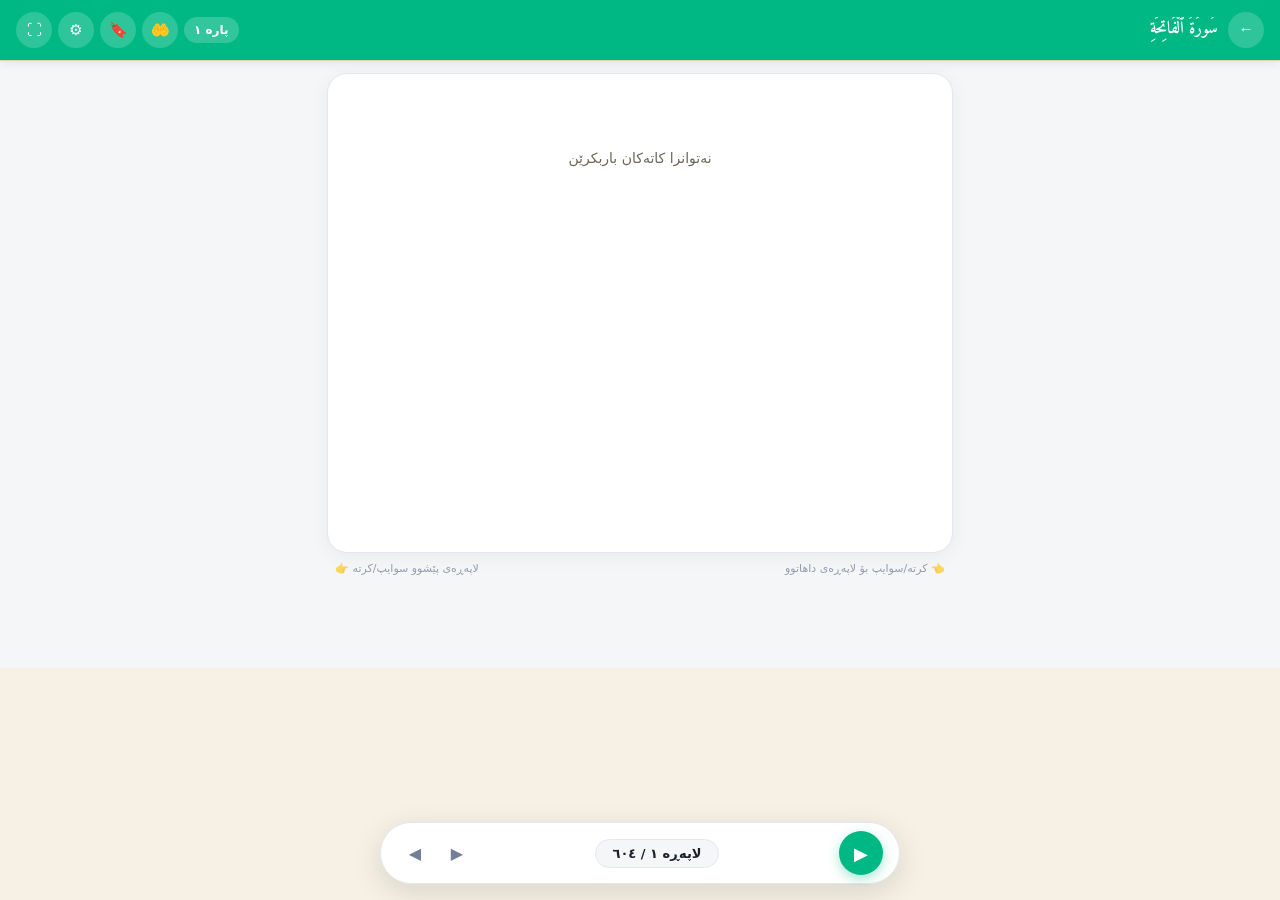
==== commit 473ae6cc: "Update quran.html" ====
--- a/quran.html
+++ b/quran.html
@@ -6,269 +6,371 @@
 <title>قورئانی پیرۆز</title>
 <link rel="icon" href="icons/favicon-32.png" sizes="32x32">
 <link rel="apple-touch-icon" href="icons/apple-touch-icon.png">
-<meta name="theme-color" content="#1F4B43">
+<meta name="theme-color" content="#00B884">
 <link rel="stylesheet" href="css/theme.css">
 <style>
-  @import url('https://fonts.googleapis.com/css2?family=Amiri+Quran&display=swap');
-
-  /* ---------- Reader toolbar ---------- */
-  .reader-toolbar { display: flex; align-items: center; justify-content: space-between; gap: 8px; margin-bottom: 12px; flex-wrap: wrap; }
-  .reader-audio-bar { display: flex; justify-content: center; margin-bottom: 10px; }
-  .audio-play-btn {
-    display: inline-flex; align-items: center; gap: 8px; padding: 10px 24px;
-    border-radius: 999px; border: 1.5px solid var(--gold); background: transparent;
-    color: var(--teal); font-weight: 700; font-size: 14px; min-height: 44px;
-  }
-  html[data-theme="dark"] .audio-play-btn { color: var(--gold); }
-
-  /* ---------- Reader card / themes ---------- */
-  body[data-qtheme="classic"] { --q-bg:#FFFDF7; --q-fg:#1C231F; --q-muted:#6B6858; }
-  body[data-qtheme="night"]   { --q-bg:#12181A; --q-fg:#EDE7D3; --q-muted:#9A9682; }
-  body[data-qtheme="sepia"]   { --q-bg:#F1E7D0; --q-fg:#3B2A18; --q-muted:#8A7A5E; }
-  body[data-qtheme="emerald"] { --q-bg:#0F2A22; --q-fg:#F3EEDD; --q-muted:#9FC2B4; }
-  body[data-qtheme="sky"]     { --q-bg:#EAF3F6; --q-fg:#16323D; --q-muted:#5C7A83; }
-
-  #readerCard { background: var(--q-bg, var(--card)); color: var(--q-fg, var(--ink)); transition: background .2s ease, color .2s ease; position: relative; }
-
-  .quran-flow-text { font-family: 'Amiri Quran', 'Amiri', serif; text-align: justify; text-align-last: center; line-height: 2.7; font-size: var(--q-font-size, 26px); }
+  @import url('https://fonts.googleapis.com/css2?family=Amiri+Quran&family=Amiri:ital,wght@0,400;0,700;1,400&display=swap');
+
+  :root {
+    --brand-teal: #00B884;
+    --brand-teal-dark: #00966C;
+    --gold: #C5A059;
+    --gold-light: #FFFDF2;
+    --bg-main: #F4F6F8;
+    --card-bg: #FFFFFF;
+    --text-primary: #1A202C;
+    --text-muted: #718096;
+    --border-color: #E2E8F0;
+  }
+
+  body {
+    background-color: var(--bg-main);
+    color: var(--text-primary);
+    font-family: system-ui, -apple-system, BlinkMacSystemFont, "Segoe UI", Roboto, sans-serif;
+    margin: 0;
+    padding: 0;
+    padding-bottom: 90px;
+    -webkit-tap-highlight-color: transparent;
+  }
+
+  /* ---------- Topbar Navigation ---------- */
+  .topbar {
+    background: var(--brand-teal);
+    color: #ffffff;
+    padding: 12px 16px;
+    display: flex;
+    align-items: center;
+    justify-content: space-between;
+    position: sticky;
+    top: 0;
+    z-index: 100;
+    box-shadow: 0 2px 10px rgba(0, 0, 0, 0.08);
+  }
+  .topbar .brand {
+    display: flex;
+    align-items: center;
+    gap: 10px;
+    color: #ffffff;
+    font-weight: 700;
+    font-size: 17px;
+  }
+  .topbar .controls {
+    display: flex;
+    align-items: center;
+    gap: 6px;
+  }
+  .topbar .icon-btn {
+    background: rgba(255, 255, 255, 0.18);
+    color: #ffffff;
+    border: none;
+    width: 36px;
+    height: 36px;
+    border-radius: 50%;
+    display: flex;
+    align-items: center;
+    justify-content: center;
+    cursor: pointer;
+    font-size: 15px;
+    transition: background 0.2s;
+  }
+  .topbar .icon-btn:active {
+    background: rgba(255, 255, 255, 0.3);
+  }
+  .lang-toggle {
+    display: flex;
+    background: rgba(0, 0, 0, 0.12);
+    padding: 2px;
+    border-radius: 20px;
+  }
+  .lang-pill {
+    background: transparent;
+    border: none;
+    color: #ffffff;
+    padding: 4px 10px;
+    font-size: 12px;
+    border-radius: 16px;
+    cursor: pointer;
+    opacity: 0.8;
+  }
+  .lang-pill.active {
+    background: #ffffff;
+    color: var(--brand-teal);
+    font-weight: 700;
+    opacity: 1;
+  }
+
+  /* ---------- Page Layout & Reader Card ---------- */
+  .page.wide {
+    max-width: 650px;
+    margin: 0 auto;
+    padding: 12px 12px 0 12px;
+  }
+
+  /* Reader themes */
+  body[data-qtheme="classic"] { --q-bg: #FFFFFF; --q-fg: #1C231F; --q-muted: #6B6858; }
+  body[data-qtheme="night"]   { --q-bg: #12181A; --q-fg: #EDE7D3; --q-muted: #9A9682; }
+  body[data-qtheme="sepia"]   { --q-bg: #F8F1E1; --q-fg: #3B2A18; --q-muted: #8A7A5E; }
+  body[data-qtheme="emerald"] { --q-bg: #0F2A22; --q-fg: #F3EEDD; --q-muted: #9FC2B4; }
+  body[data-qtheme="sky"]     { --q-bg: #EAF3F6; --q-fg: #16323D; --q-muted: #5C7A83; }
+
+  #readerCard {
+    background: var(--q-bg, #FFFFFF);
+    color: var(--q-fg, var(--text-primary));
+    border-radius: 20px;
+    padding: 24px 20px 32px 20px;
+    box-shadow: 0 4px 20px rgba(0, 0, 0, 0.05);
+    border: 1px solid var(--border-color);
+    position: relative;
+    min-height: 480px;
+  }
+
+  /* ---------- Surah Header Banner (Matching Image 1 Ornate Frame) ---------- */
+  .surah-divider {
+    text-align: center;
+    margin: 20px 0 24px 0;
+    padding: 4px;
+  }
+  .surah-frame {
+    display: inline-block;
+    position: relative;
+    padding: 12px 48px;
+    background: var(--gold-light);
+    border: 2px double var(--gold);
+    border-radius: 14px;
+    box-shadow: inset 0 0 0 2px var(--gold-light), inset 0 0 0 3px var(--gold);
+  }
+  .surah-divider-name {
+    font-family: 'Amiri Quran', 'Amiri', serif;
+    font-size: 28px;
+    font-weight: 700;
+    color: #2C3E50;
+    line-height: 1.2;
+  }
+  .surah-divider-meta {
+    font-size: 12px;
+    color: #8C7B51;
+    margin-top: 4px;
+    font-weight: 500;
+  }
+
+  /* ---------- Quran Flow Text & Ayah Markers ---------- */
+  .quran-flow-text {
+    font-family: 'Amiri Quran', 'Amiri', serif;
+    text-align: justify;
+    text-justify: inter-word;
+    text-align-last: center;
+    line-height: 2.8;
+    font-size: var(--q-font-size, 26px);
+    direction: rtl;
+    margin: 0;
+  }
+
   .ayah-num {
-    display: inline-flex; align-items: center; justify-content: center;
-    width: 1.05em; height: 1.05em; border-radius: 50%; border: 1.5px solid currentColor;
-    font-size: 0.46em; font-family: 'Amiri Quran', 'Amiri', serif; font-weight: 700; opacity: .6;
-    margin: 0 3px; vertical-align: 0.1em; line-height: 1;
-  }
-  .ayah-unit.bookmarked .ayah-num { border-color: var(--gold); background: var(--gold); color: #fff; opacity: 1; }
-  .ayah-unit.playing { background: rgba(176,141,62,.18); border-radius: 6px; box-decoration-break: clone; -webkit-box-decoration-break: clone; }
-  .ayah-unit.jump-target { animation: ayahFlash 1.6s ease; }
-  @keyframes ayahFlash { 0%,100% { background: transparent; } 30% { background: rgba(176,141,62,.35); } }
-
-  .surah-divider { text-align: center; margin: 26px 0 16px; padding: 12px 8px; border-top: 1px solid var(--q-muted, var(--line)); border-bottom: 1px solid var(--q-muted, var(--line)); }
-  .surah-divider-name { font-family: 'Amiri Quran', 'Amiri', serif; font-size: 22px; font-weight: 700; }
-  .surah-divider-meta { font-size: 12px; opacity: .75; margin-top: 4px; }
-  .surah-divider:first-child { margin-top: 0; }
-
-  .ayah-block { padding: 16px 2px; border-bottom: 1px dashed var(--q-muted, var(--line)); }
+    display: inline-flex;
+    align-items: center;
+    justify-content: center;
+    width: 30px;
+    height: 30px;
+    border-radius: 50%;
+    border: 1.5px solid var(--gold);
+    background: rgba(197, 160, 89, 0.1);
+    font-size: 12px;
+    font-family: 'Amiri Quran', 'Amiri', serif;
+    font-weight: 700;
+    color: var(--gold);
+    margin: 0 6px;
+    vertical-align: middle;
+    line-height: 1;
+  }
+
+  .ayah-unit.playing {
+    background: rgba(0, 184, 132, 0.15);
+    border-radius: 6px;
+    box-decoration-break: clone;
+    -webkit-box-decoration-break: clone;
+  }
+  .ayah-unit.jump-target {
+    animation: ayahFlash 1.6s ease;
+  }
+  @keyframes ayahFlash {
+    0%, 100% { background: transparent; }
+    30% { background: rgba(197, 160, 89, 0.35); }
+  }
+
+  /* Block Tafsir View */
+  .ayah-block { padding: 16px 2px; border-bottom: 1px dashed var(--border-color); }
   .ayah-block:last-child { border-bottom: none; }
   .ayah-block-arabic { font-family: 'Amiri Quran', 'Amiri', serif; font-size: var(--q-font-size, 26px); text-align: right; line-height: 2.4; margin-bottom: 8px; }
-  .ayah-block-tafsir { font-size: 14px; line-height: 1.9; color: var(--q-muted, var(--muted)); }
+  .ayah-block-tafsir { font-size: 14px; line-height: 1.9; color: var(--q-muted, var(--text-muted)); }
   .ayah-block-actions { margin-top: 8px; display: flex; gap: 6px; justify-content: flex-end; }
-  .ayah-mini-btn { width: 32px; height: 32px; border-radius: 50%; border: 1px solid currentColor; opacity: .55; background: transparent; font-size: 13px; color: inherit; }
-  .ayah-block.playing { background: rgba(176,141,62,.12); border-radius: var(--radius-sm); }
-  .ayah-block.jump-target { animation: ayahFlash 1.6s ease; border-radius: var(--radius-sm); }
-
-  /* ---------- Page navigation ---------- */
-  .page-nav { display: flex; align-items: center; gap: 8px; margin-top: 14px; }
-  .page-nav button { flex: 1; }
-  .page-nav .page-indicator-btn { flex: 1.6; font-weight: 700; }
-  .page-nav .icon-btn { flex: .7; min-height: 44px; }
-
-  /* ---------- Settings / bookmarks modal bits ---------- */
+  .ayah-mini-btn { width: 32px; height: 32px; border-radius: 50%; border: 1px solid currentColor; opacity: 0.65; background: transparent; font-size: 13px; color: inherit; cursor: pointer; }
+
+  /* ---------- Floating Bottom Control Bar (Image 1 Style) ---------- */
+  .bottom-control-bar {
+    position: fixed;
+    bottom: 16px;
+    left: 50%;
+    transform: translateX(-50%);
+    width: calc(100% - 32px);
+    max-width: 520px;
+    background: #FFFFFF;
+    border-radius: 40px;
+    padding: 8px 16px;
+    display: flex;
+    align-items: center;
+    justify-content: space-between;
+    box-shadow: 0 8px 30px rgba(0, 0, 0, 0.12);
+    z-index: 200;
+    border: 1px solid var(--border-color);
+  }
+  body[data-qtheme="night"] .bottom-control-bar {
+    background: #1C2427;
+    border-color: #2D3748;
+    color: #EDE7D3;
+  }
+  .bottom-play-btn {
+    width: 44px;
+    height: 44px;
+    border-radius: 50%;
+    background: var(--brand-teal);
+    color: #FFFFFF;
+    border: none;
+    display: flex;
+    align-items: center;
+    justify-content: center;
+    font-size: 18px;
+    cursor: pointer;
+    box-shadow: 0 4px 12px rgba(0, 184, 132, 0.35);
+    transition: transform 0.15s;
+  }
+  .bottom-play-btn:active { transform: scale(0.92); }
+  .bottom-info-pill {
+    background: var(--bg-main);
+    padding: 6px 16px;
+    border-radius: 20px;
+    font-size: 13px;
+    font-weight: 700;
+    color: var(--text-primary);
+    cursor: pointer;
+    border: 1px solid var(--border-color);
+  }
+  body[data-qtheme="night"] .bottom-info-pill {
+    background: #253135;
+    color: #EDE7D3;
+    border-color: #3B4A50;
+  }
+  .bottom-nav-actions {
+    display: flex;
+    align-items: center;
+    gap: 6px;
+  }
+  .bottom-nav-btn {
+    background: transparent;
+    border: none;
+    color: var(--text-muted);
+    width: 36px;
+    height: 36px;
+    border-radius: 50%;
+    display: flex;
+    align-items: center;
+    justify-content: center;
+    font-size: 16px;
+    cursor: pointer;
+  }
+  .bottom-nav-btn:active { background: rgba(0, 0, 0, 0.05); }
+
+  /* Tap Hints */
+  .reader-tap-hint { display: flex; justify-content: space-between; font-size: 11px; color: var(--text-muted); opacity: 0.75; margin-top: 8px; padding: 0 8px; }
+
+  /* Settings / Modal Bits */
   .theme-swatch-grid { display: grid; grid-template-columns: repeat(5, 1fr); gap: 8px; margin: 10px 0 6px; }
-  .theme-swatch { height: 50px; border-radius: 10px; border: 2px solid var(--line); cursor: pointer; }
-  .theme-swatch.selected { border-color: var(--gold); box-shadow: 0 0 0 2px rgba(176,141,62,.25); }
-  .theme-swatch-label { font-size: 10px; text-align: center; margin-top: 4px; color: var(--muted); }
-  .settings-row { display: flex; align-items: center; justify-content: space-between; padding: 12px 0; border-top: 1px solid var(--line); gap: 10px; }
-  .settings-row:first-of-type { border-top: none; }
-  .settings-row.column { flex-direction: column; align-items: stretch; }
+  .theme-swatch { height: 46px; border-radius: 10px; border: 2px solid var(--border-color); cursor: pointer; }
+  .theme-swatch.selected { border-color: var(--gold); box-shadow: 0 0 0 2px rgba(197, 160, 89, 0.3); }
+  .settings-row { display: flex; align-items: center; justify-content: space-between; padding: 12px 0; border-top: 1px solid var(--border-color); gap: 10px; }
   .toggle-switch { position: relative; width: 46px; height: 26px; flex-shrink: 0; }
   .toggle-switch input { opacity: 0; width: 0; height: 0; }
-  .toggle-switch .track { position: absolute; inset: 0; background: var(--line); border-radius: 999px; transition: background .15s ease; }
-  .toggle-switch .thumb { position: absolute; top: 3px; inset-inline-start: 3px; width: 20px; height: 20px; border-radius: 50%; background: #fff; transition: inset-inline-start .15s ease; box-shadow: 0 1px 3px rgba(0,0,0,.3); }
-  .toggle-switch input:checked ~ .track { background: var(--teal); }
+  .toggle-switch .track { position: absolute; inset: 0; background: #CBD5E0; border-radius: 999px; transition: background 0.15s; }
+  .toggle-switch .thumb { position: absolute; top: 3px; inset-inline-start: 3px; width: 20px; height: 20px; border-radius: 50%; background: #fff; transition: inset-inline-start 0.15s; box-shadow: 0 1px 3px rgba(0,0,0,0.3); }
+  .toggle-switch input:checked ~ .track { background: var(--brand-teal); }
   .toggle-switch input:checked ~ .thumb { inset-inline-start: 23px; }
   .font-size-row { display: flex; align-items: center; gap: 10px; padding: 10px 0; }
   .font-size-row input[type="range"] { flex: 1; }
-  .attribution-note { font-size: 11px; color: var(--muted); text-align: center; margin-top: 16px; line-height: 1.7; }
-
-  /* ---------- Bookmarks ---------- */
-  .bookmark-row-item { display: flex; align-items: center; gap: 8px; padding: 12px 4px; border-top: 1px solid var(--line); }
+
+  /* Bookmarks List Modal */
+  .bookmark-row-item { display: flex; align-items: center; gap: 8px; padding: 12px 4px; border-top: 1px solid var(--border-color); }
   .bookmark-row-item:first-child { border-top: none; }
   .bookmark-row-item .info { flex: 1; min-width: 0; cursor: pointer; }
-  .bookmark-row-item .name { font-weight: 700; font-size: 14px; overflow-wrap: break-word; }
-  .bookmark-row-item .meta { font-size: 12px; color: var(--muted); margin-top: 2px; }
-
-  /* ---------- Dua Khatm ---------- */
-  .dua-khatm-text { text-align: center; font-family: 'Amiri Quran', 'Amiri', serif; font-size: 21px; line-height: 2.4; white-space: pre-line; padding: 6px 4px; }
-
-  /* ---------- Reader page tap zones ---------- */
-  .reader-tap-hint { display: flex; justify-content: space-between; font-size: 10px; color: var(--muted); opacity: .55; margin-top: 4px; padding: 0 6px; }
-
-  /* ---------- Immersive / fullscreen reading ----------
-     Implemented as a plain fixed-position overlay rather than the
-     browser's native Fullscreen API — that API behaves inconsistently
-     across mobile browsers (partial support on iOS Safari, viewport
-     resize glitches on Android Chrome when the address bar hides),
-     which was causing the blank/overlapping rendering. A CSS-only
-     overlay is fully within our control on every device. */
-  body.q-immersive { overflow: hidden; }
-
+  .bookmark-row-item .name { font-weight: 700; font-size: 14px; }
+  .bookmark-row-item .meta { font-size: 12px; color: var(--text-muted); margin-top: 2px; }
+
+  /* Dua Khatm Text */
+  .dua-khatm-text { text-align: center; font-family: 'Amiri Quran', 'Amiri', serif; font-size: 20px; line-height: 2.4; white-space: pre-line; padding: 6px 4px; }
+
+  /* Fullscreen overlay mode */
+  body.q-immersive { overflow: hidden; padding-bottom: 0; }
   body.q-immersive .topbar,
-  body.q-immersive #readerHeader,
-  body.q-immersive .reader-audio-bar,
-  body.q-immersive .reader-tap-hint,
-  body.q-immersive .page-nav,
-  body.q-immersive .ayah-block-actions { display: none !important; }
-
+  body.q-immersive .bottom-control-bar,
+  body.q-immersive .reader-tap-hint { display: none !important; }
   body.q-immersive .page.wide { padding: 0; margin: 0; max-width: none; width: 100%; }
-
   body.q-immersive #readerCard {
-    display: flex;
-    flex-direction: column;
-    position: fixed;
-    inset: 0;
-    z-index: 500;
-    background: var(--q-bg, var(--card));
-    overflow-y: auto;
-    -webkit-overflow-scrolling: touch;
-    border-radius: 0;
-    box-shadow: none;
-    margin: 0;
+    position: fixed; inset: 0; z-index: 500; border-radius: 0; border: none;
+    overflow-y: auto; -webkit-overflow-scrolling: touch;
     padding: max(22px, env(safe-area-inset-top)) max(18px, env(safe-area-inset-right)) max(22px, env(safe-area-inset-bottom)) max(18px, env(safe-area-inset-left));
   }
-  /* Vertically centers short pages instead of leaving them stranded
-     near the top with empty space below. On pages with more text than
-     fits, the auto margins collapse to 0 and it behaves like normal
-     top-aligned, scrollable content — no clipping either way. */
   body.q-immersive #quranFlow { margin: auto 0; width: 100%; }
-
-  .immersive-page-badge {
-    display: none;
-    position: fixed;
-    bottom: max(14px, env(safe-area-inset-bottom));
-    inset-inline: 0;
-    margin: 0 auto;
-    width: fit-content;
-    z-index: 501;
-    background: var(--card);
-    color: var(--ink);
-    border: 1px solid var(--line);
-    border-radius: 999px;
-    padding: 7px 18px;
-    font-size: 12px;
-    font-weight: 700;
-    box-shadow: var(--shadow);
-    opacity: .92;
-  }
+  .immersive-page-badge { display: none; position: fixed; bottom: 20px; inset-inline: 0; margin: 0 auto; width: fit-content; z-index: 501; background: #fff; color: #1A202C; border: 1px solid var(--border-color); border-radius: 999px; padding: 6px 18px; font-size: 12px; font-weight: 700; box-shadow: 0 4px 15px rgba(0,0,0,0.1); }
   body.q-immersive .immersive-page-badge { display: block; }
-
-  .immersive-exit-btn {
-    display: none;
-    position: fixed;
-    top: max(14px, env(safe-area-inset-top));
-    inset-inline-end: max(14px, env(safe-area-inset-right));
-    z-index: 501;
-    width: 38px; height: 38px;
-    border-radius: 50%;
-    border: 1px solid var(--line);
-    background: var(--card);
-    color: var(--ink);
-    font-size: 15px;
-    align-items: center; justify-content: center;
-    box-shadow: var(--shadow);
-    opacity: .85;
-  }
+  .immersive-exit-btn { display: none; position: fixed; top: 16px; inset-inline-end: 16px; z-index: 501; width: 38px; height: 38px; border-radius: 50%; border: 1px solid var(--border-color); background: #fff; color: #1A202C; font-size: 15px; align-items: center; justify-content: center; box-shadow: 0 4px 15px rgba(0,0,0,0.1); }
   body.q-immersive .immersive-exit-btn { display: flex; }
-
-  /* ---------- Surah list ---------- */
-  .surah-list-item { cursor: pointer; }
-  .surah-list-item:active { transform: translateY(1px) scale(.995); }
-  .surah-avatar {
-    font-family: 'Amiri Quran', 'Amiri', serif; font-size: 15px;
-    background: var(--teal); color: var(--parchment); border: 1.5px solid var(--gold);
-  }
-  html[data-theme="dark"] .surah-avatar { background: var(--teal-deep); color: var(--gold); }
-  .surah-list-item .info .name { color: var(--teal); }
-  html[data-theme="dark"] .surah-list-item .info .name { color: var(--gold); }
 </style>
 </head>
-<body>
-
+<body data-qtheme="classic">
+
+<!-- Topbar Header -->
 <div class="topbar">
   <div class="brand">
     <button class="icon-btn" onclick="handleBack()">←</button>
-    <span data-i18n="quran_page_heading">قورئانی پیرۆز</span>
+    <span id="topbarSurahTitle" data-i18n="quran_page_heading">قورئانی پیرۆز</span>
   </div>
   <div class="controls">
+    <span class="bottom-info-pill" id="topbarJuzBadge" style="background:rgba(255,255,255,0.2); color:#fff; border:none; padding:4px 10px; font-size:12px;">جزء ١</span>
     <button class="icon-btn" onclick="openDuaKhatmModal()" title="Dua Khatm">🤲</button>
     <button class="icon-btn" onclick="openBookmarksModal()" title="Bookmarks">🔖</button>
     <button class="icon-btn" onclick="openSettingsModal()" title="Settings">⚙️</button>
     <button class="icon-btn" onclick="toggleFullscreen()" title="Fullscreen">⛶</button>
-    <div class="lang-toggle">
-      <button class="lang-pill" data-lang="ckb" onclick="setLang('ckb'); refreshCurrentView();">کوردی</button>
-      <button class="lang-pill" data-lang="ar" onclick="setLang('ar'); refreshCurrentView();">العربية</button>
-    </div>
-    <button class="icon-btn" onclick="setTheme(getTheme()==='dark'?'light':'dark')">
-      <span class="theme-toggle-icon">☾</span>
-    </button>
   </div>
 </div>
 
 <div class="page wide" id="quranPage">
-
-  <!-- Surah list — default landing view -->
-  <div id="surahListView">
-    <div class="hero-card" style="text-align:center; padding:20px 20px 16px;">
-      <h1 style="font-size:22px; font-family:'Amiri Quran','Amiri',serif" data-i18n="quran_page_heading">قورئانی پیرۆز</h1>
-      <p class="sub" id="continueReadingSub" style="display:none; margin-top:10px; cursor:pointer; font-weight:600;" onclick="resumeLastPosition()"></p>
-    </div>
-
-    <div class="tabs" role="tablist">
-      <button class="tab active" id="tabSurahBtn" onclick="switchListTab('surah')" data-i18n="quran_view_surah">بەگوێرەی سورەت</button>
-      <button class="tab" id="tabPageBtn" onclick="switchListTab('page')" data-i18n="quran_view_page">بەگوێرەی لاپەڕە</button>
-    </div>
-
-    <div id="surahTabPanel">
-      <div class="field">
-        <input type="search" id="surahSearchInput" data-i18n-placeholder="quran_search" placeholder="گەڕان بۆ سورەت..." oninput="filterSurahList()">
-      </div>
-      <div id="surahListContainer"></div>
-      <div class="empty-state" id="surahNoResults" style="display:none" data-i18n="quran_no_results">هیچ سورەتێک نەدۆزرایەوە</div>
-    </div>
-
-    <div id="pageTabPanel" style="display:none;">
-      <div class="field">
-        <input type="number" id="quickGotoPageInput" min="1" max="604" data-i18n-placeholder="quran_goto_page_placeholder" placeholder="ژمارەی لاپەڕە (١ - ٦٠٤)" style="font-size:18px; text-align:center">
-      </div>
-      <button class="btn-primary" onclick="openByPageFromList()" data-i18n="quran_open_by_page">کردنەوە بە لاپەڕە</button>
+  <!-- Reader Card -->
+  <div id="readerCard">
+    <div id="quranFlow">
+      <p class="sub" style="text-align:center; padding: 40px 0;" data-i18n="prayer_loading">چاوەڕوان بە...</p>
     </div>
   </div>
 
-  <!-- Reader — always Mushaf page-by-page (1–604) -->
-  <div id="readerView" style="display:none;">
-    <div class="hero-card" id="readerHeader" style="text-align:center; margin-top:0; padding:18px 20px">
-      <h1 id="readerTitle" style="font-size:22px; font-family:'Amiri Quran','Amiri',serif"></h1>
-      <p class="sub" id="readerSubtitle" style="margin-top:4px"></p>
-    </div>
-
-    <div class="reader-audio-bar">
-      <button class="audio-play-btn" id="playBtn" onclick="toggleAudio()">
-        <span id="playIcon">▶</span> <span id="playLabel" data-i18n="quran_play_audio">گوێگرتن</span>
-      </button>
-    </div>
-
-    <div class="hero-card" id="readerCard">
-      <div id="quranFlow">
-        <p class="sub" data-i18n="prayer_loading">چاوەڕوان بە...</p>
-      </div>
-    </div>
-
-    <div class="immersive-page-badge" id="immersivePageBadge"></div>
-    <button class="immersive-exit-btn" onclick="exitImmersive()" title="Exit fullscreen">✕</button>
-
-    <div class="reader-tap-hint">
-      <span data-i18n="quran_tap_hint_next">👈 کرتە/سوایپ بۆ لاپەڕەی داهاتوو</span>
-      <span data-i18n="quran_tap_hint_prev">لاپەڕەی پێشوو سوایپ/کرتە 👉</span>
-    </div>
-    <div class="reader-tap-hint" style="justify-content: center; margin-top: 6px;">
-      <span data-i18n="quran_fullscreen_hint">(بۆ خوێندنەوەی پڕشاشە، کرتە لە ناوەڕاستی لاپەڕە بکە)</span>
-    </div>
-
-    <div class="page-nav" id="pageNav">
-      <button class="btn-outline" onclick="prevPage()" data-i18n="quran_prev_page">پێشوو</button>
-      <button class="icon-btn" id="pageNavPlayBtn" onclick="toggleAudio()" title="Play">▶</button>
-      <button class="btn-outline page-indicator-btn" id="pageIndicatorBtn" onclick="openGotoPageModal()"></button>
-      <button class="btn-outline" onclick="nextPage()" data-i18n="quran_next_page">داهاتوو</button>
-    </div>
+  <div class="immersive-page-badge" id="immersivePageBadge"></div>
+  <button class="immersive-exit-btn" onclick="exitImmersive()" title="Exit fullscreen">✕</button>
+
+  <div class="reader-tap-hint">
+    <span data-i18n="quran_tap_hint_next">👈 کرتە/سوایپ بۆ لاپەڕەی داهاتوو</span>
+    <span data-i18n="quran_tap_hint_prev">لاپەڕەی پێشوو سوایپ/کرتە 👉</span>
+  </div>
+</div>
+
+<!-- Floating Bottom Control Bar (Matching Image 1) -->
+<div class="bottom-control-bar">
+  <button class="bottom-play-btn" id="playBtn" onclick="toggleAudio()" title="Play audio">
+    <span id="playIcon">▶</span>
+  </button>
+
+  <button class="bottom-info-pill" id="pageIndicatorBtn" onclick="openGotoPageModal()">
+    لاپەڕە ١ / ٦٠٤
+  </button>
+
+  <div class="bottom-nav-actions">
+    <button class="bottom-nav-btn" onclick="prevPage()" title="Previous Page">▶</button>
+    <button class="bottom-nav-btn" onclick="nextPage()" title="Next Page">◀</button>
   </div>
 </div>
 
@@ -277,9 +379,8 @@
 <script src="js/ui-helpers.js"></script>
 <script>
 // ============================================================
-// Quran reader — Al Quran Cloud API
-// Reader is always Mushaf page-by-page (1–604), plain Uthmani script
-// (no Tajweed colour-coding — kept simple and fast-loading).
+// Quran Reader — Al Quran Cloud API
+// Mushaf page-by-page (1–604)
 // ============================================================
 const QURAN_API = 'https://api.alquran.cloud/v1';
 const TEXT_EDITION = 'quran-uthmani';
@@ -287,7 +388,7 @@
 const AUDIO_EDITION = 'ar.alafasy';
 const TOTAL_PAGES = 604;
 
-// ---- Static Quran metadata ----
+// ---- Static Quran Metadata ----
 const PAGE_STARTS=[[1,1],[2,1],[2,6],[2,17],[2,25],[2,30],[2,38],[2,49],[2,58],[2,62],[2,70],[2,77],[2,84],[2,89],[2,94],[2,102],[2,106],[2,113],[2,120],[2,127],[2,135],[2,142],[2,146],[2,154],[2,164],[2,170],[2,177],[2,182],[2,187],[2,191],[2,197],[2,203],[2,211],[2,216],[2,220],[2,225],[2,231],[2,234],[2,238],[2,246],[2,249],[2,253],[2,257],[2,260],[2,265],[2,270],[2,275],[2,282],[2,283],[3,1],[3,10],[3,16],[3,23],[3,30],[3,38],[3,46],[3,53],[3,62],[3,71],[3,78],[3,84],[3,92],[3,101],[3,109],[3,116],[3,122],[3,133],[3,141],[3,149],[3,154],[3,158],[3,166],[3,174],[3,181],[3,187],[3,195],[4,1],[4,7],[4,12],[4,15],[4,20],[4,24],[4,27],[4,34],[4,38],[4,45],[4,52],[4,60],[4,66],[4,75],[4,80],[4,87],[4,92],[4,95],[4,102],[4,106],[4,114],[4,122],[4,128],[4,135],[4,141],[4,148],[4,155],[4,163],[4,171],[4,176],[5,3],[5,6],[5,10],[5,14],[5,18],[5,24],[5,32],[5,37],[5,42],[5,46],[5,51],[5,58],[5,65],[5,71],[5,77],[5,83],[5,90],[5,96],[5,104],[5,109],[5,114],[6,1],[6,9],[6,19],[6,28],[6,36],[6,45],[6,53],[6,60],[6,69],[6,74],[6,82],[6,91],[6,95],[6,102],[6,111],[6,119],[6,125],[6,132],[6,138],[6,143],[6,147],[6,152],[6,158],[7,1],[7,12],[7,23],[7,31],[7,38],[7,44],[7,52],[7,58],[7,68],[7,74],[7,82],[7,88],[7,96],[7,105],[7,121],[7,131],[7,138],[7,144],[7,150],[7,156],[7,160],[7,164],[7,171],[7,179],[7,188],[7,196],[8,1],[8,9],[8,17],[8,26],[8,34],[8,41],[8,46],[8,53],[8,62],[8,70],[9,1],[9,7],[9,14],[9,21],[9,27],[9,32],[9,37],[9,41],[9,48],[9,55],[9,62],[9,69],[9,73],[9,80],[9,87],[9,94],[9,100],[9,107],[9,112],[9,118],[9,123],[10,1],[10,7],[10,15],[10,21],[10,26],[10,34],[10,43],[10,54],[10,62],[10,71],[10,79],[10,89],[10,98],[10,107],[11,6],[11,13],[11,20],[11,29],[11,38],[11,46],[11,54],[11,63],[11,72],[11,82],[11,89],[11,98],[11,109],[11,118],[12,5],[12,15],[12,23],[12,31],[12,38],[12,44],[12,53],[12,64],[12,70],[12,79],[12,87],[12,96],[12,104],[13,1],[13,6],[13,14],[13,19],[13,29],[13,35],[13,43],[14,6],[14,11],[14,19],[14,25],[14,34],[14,43],[15,1],[15,16],[15,32],[15,52],[15,71],[15,91],[16,7],[16,15],[16,27],[16,35],[16,43],[16,55],[16,65],[16,73],[16,80],[16,88],[16,94],[16,103],[16,111],[16,119],[17,1],[17,8],[17,18],[17,28],[17,39],[17,50],[17,59],[17,67],[17,76],[17,87],[17,97],[17,105],[18,5],[18,16],[18,21],[18,28],[18,35],[18,46],[18,54],[18,62],[18,75],[18,84],[18,98],[19,1],[19,12],[19,26],[19,39],[19,52],[19,65],[19,77],[19,96],[20,13],[20,38],[20,52],[20,65],[20,77],[20,88],[20,99],[20,114],[20,126],[21,1],[21,11],[21,25],[21,36],[21,45],[21,58],[21,73],[21,82],[21,91],[21,102],[22,1],[22,6],[22,16],[22,24],[22,31],[22,39],[22,47],[22,56],[22,65],[22,73],[23,1],[23,18],[23,28],[23,43],[23,60],[23,75],[23,90],[23,105],[24,1],[24,11],[24,21],[24,28],[24,32],[24,37],[24,44],[24,54],[24,59],[24,62],[25,3],[25,12],[25,21],[25,33],[25,44],[25,56],[25,68],[26,1],[26,20],[26,40],[26,61],[26,84],[26,112],[26,137],[26,160],[26,184],[26,207],[27,1],[27,14],[27,23],[27,36],[27,45],[27,56],[27,64],[27,77],[27,89],[28,6],[28,14],[28,22],[28,29],[28,36],[28,44],[28,51],[28,60],[28,71],[28,78],[28,85],[29,7],[29,15],[29,24],[29,31],[29,39],[29,46],[29,53],[29,64],[30,6],[30,16],[30,25],[30,33],[30,42],[30,51],[31,1],[31,12],[31,20],[31,29],[32,1],[32,12],[32,21],[33,1],[33,7],[33,16],[33,23],[33,31],[33,36],[33,44],[33,51],[33,55],[33,63],[34,1],[34,8],[34,15],[34,23],[34,32],[34,40],[34,49],[35,4],[35,12],[35,19],[35,31],[35,39],[35,45],[36,13],[36,28],[36,41],[36,55],[36,71],[37,1],[37,25],[37,52],[37,77],[37,103],[37,127],[37,154],[38,1],[38,17],[38,27],[38,43],[38,62],[38,84],[39,6],[39,11],[39,22],[39,32],[39,41],[39,48],[39,57],[39,68],[39,75],[40,8],[40,17],[40,26],[40,34],[40,41],[40,50],[40,59],[40,67],[40,78],[41,1],[41,12],[41,21],[41,30],[41,39],[41,47],[42,1],[42,11],[42,16],[42,23],[42,32],[42,45],[42,52],[43,11],[43,23],[43,34],[43,48],[43,61],[43,74],[44,1],[44,19],[44,40],[45,1],[45,14],[45,23],[45,33],[46,6],[46,15],[46,21],[46,29],[47,1],[47,12],[47,20],[47,30],[48,1],[48,10],[48,16],[48,24],[48,29],[49,5],[49,12],[50,1],[50,16],[50,36],[51,7],[51,31],[51,52],[52,15],[52,32],[53,1],[53,27],[53,45],[54,7],[54,28],[54,50],[55,17],[55,41],[55,68],[56,17],[56,51],[56,77],[57,4],[57,12],[57,19],[57,25],[58,1],[58,7],[58,12],[58,22],[59,4],[59,10],[59,17],[60,1],[60,6],[60,12],[61,6],[62,1],[62,9],[63,5],[64,1],[64,10],[65,1],[65,6],[66,1],[66,8],[67,1],[67,13],[67,27],[68,16],[68,43],[69,9],[69,35],[70,11],[70,40],[71,11],[72,1],[72,14],[73,1],[73,20],[74,18],[74,48],[75,20],[76,6],[76,26],[77,20],[78,1],[78,31],[79,16],[80,1],[81,1],[82,1],[83,7],[83,35],[85,1],[86,1],[87,16],[89,1],[89,24],[91,1],[92,15],[95,1],[97,1],[98,8],[100,10],[103,1],[106,1],[109,1],[112,1]];
 const JUZ_STARTS=[[1,1],[2,142],[2,253],[3,93],[4,24],[4,148],[5,82],[6,111],[7,88],[8,41],[9,93],[11,6],[12,53],[15,1],[17,1],[18,75],[21,1],[23,1],[25,21],[27,56],[29,46],[33,31],[36,28],[39,32],[41,47],[46,1],[51,31],[58,1],[67,1],[78,1]];
 const SURAH_META=[["سُورَةُ ٱلْفَاتِحَةِ","Al-Faatiha","The Opening",7,"M"],["سُورَةُ البَقَرَةِ","Al-Baqara","The Cow",286,"D"],["سُورَةُ آلِ عِمۡرَانَ","Aal-i-Imraan","The Family of Imraan",200,"D"],["سُورَةُ النِّسَاءِ","An-Nisaa","The Women",176,"D"],["سُورَةُ المَائـِدَةِ","Al-Maaida","The Table",120,"D"],["سُورَةُ الأَنۡعَامِ","Al-An'aam","The Cattle",165,"M"],["سُورَةُ الأَعۡرَافِ","Al-A'raaf","The Heights",206,"M"],["سُورَةُ الأَنفَالِ","Al-Anfaal","The Spoils of War",75,"D"],["سُورَةُ التَّوۡبَةِ","At-Tawba","The Repentance",129,"D"],["سُورَةُ يُونُسَ","Yunus","Jonas",109,"M"],["سُورَةُ هُودٍ","Hud","Hud",123,"M"],["سُورَةُ يُوسُفَ","Yusuf","Joseph",111,"M"],["سُورَةُ الرَّعۡدِ","Ar-Ra'd","The Thunder",43,"D"],["سُورَةُ إِبۡرَاهِيمَ","Ibrahim","Abraham",52,"M"],["سُورَةُ الحِجۡرِ","Al-Hijr","The Rock",99,"M"],["سُورَةُ النَّحۡلِ","An-Nahl","The Bee",128,"M"],["سُورَةُ الإِسۡرَاءِ","Al-Israa","The Night Journey",111,"M"],["سُورَةُ الكَهۡفِ","Al-Kahf","The Cave",110,"M"],["سُورَةُ مَرۡيَمَ","Maryam","Mary",98,"M"],["سُورَةُ طه","Taa-Haa","Taa-Haa",135,"M"],["سُورَةُ الأَنبِيَاءِ","Al-Anbiyaa","The Prophets",112,"M"],["سُورَةُ الحَجِّ","Al-Hajj","The Pilgrimage",78,"D"],["سُورَةُ المُؤۡمِنُونَ","Al-Muminoon","The Believers",118,"M"],["سُورَةُ النُّورِ","An-Noor","The Light",64,"D"],["سُورَةُ الفُرۡقَانِ","Al-Furqaan","The Criterion",77,"M"],["سُورَةُ الشُّعَرَاءِ","Ash-Shu'araa","The Poets",227,"M"],["سُورَةُ النَّمۡلِ","An-Naml","The Ant",93,"M"],["سُورَةُ القَصَصِ","Al-Qasas","The Stories",88,"M"],["سُورَةُ العَنكَبُوتِ","Al-Ankaboot","The Spider",69,"M"],["سُورَةُ الرُّومِ","Ar-Room","The Romans",60,"M"],["سُورَةُ لُقۡمَانَ","Luqman","Luqman",34,"M"],["سُورَةُ السَّجۡدَةِ","As-Sajda","The Prostration",30,"M"],["سُورَةُ الأَحۡزَابِ","Al-Ahzaab","The Clans",73,"D"],["سُورَةُ سَبَإٍ","Saba","Sheba",54,"M"],["سُورَةُ فَاطِرٍ","Faatir","The Originator",45,"M"],["سُورَةُ يسٓ","Yaseen","Yaseen",83,"M"],["سُورَةُ الصَّافَّاتِ","As-Saaffaat","Those drawn up in Ranks",182,"M"],["سُورَةُ صٓ","Saad","The letter Saad",88,"M"],["سُورَةُ الزُّمَرِ","Az-Zumar","The Groups",75,"M"],["سُورَةُ غَافِرٍ","Ghafir","The Forgiver",85,"M"],["سُورَةُ فُصِّلَتۡ","Fussilat","Explained in detail",54,"M"],["سُورَةُ الشُّورَىٰ","Ash-Shura","Consultation",53,"M"],["سُورَةُ الزُّخۡرُفِ","Az-Zukhruf","Ornaments of gold",89,"M"],["سُورَةُ الدُّخَانِ","Ad-Dukhaan","The Smoke",59,"M"],["سُورَةُ الجَاثِيَةِ","Al-Jaathiya","Crouching",37,"M"],["سُورَةُ الأَحۡقَافِ","Al-Ahqaf","The Dunes",35,"M"],["سُورَةُ مُحَمَّدٍ","Muhammad","Muhammad",38,"D"],["سُورَةُ الفَتۡحِ","Al-Fath","The Victory",29,"D"],["سُورَةُ الحُجُرَاتِ","Al-Hujuraat","The Inner Apartments",18,"D"],["سُورَةُ قٓ","Qaaf","The letter Qaaf",45,"M"],["سُورَةُ الذَّارِيَاتِ","Adh-Dhaariyat","The Winnowing Winds",60,"M"],["سُورَةُ الطُّورِ","At-Tur","The Mount",49,"M"],["سُورَةُ النَّجۡمِ","An-Najm","The Star",62,"M"],["سُورَةُ القَمَرِ","Al-Qamar","The Moon",55,"M"],["سُورَةُ الرَّحۡمَٰن","Ar-Rahmaan","The Beneficent",78,"D"],["سُورَةُ الوَاقِعَةِ","Al-Waaqia","The Inevitable",96,"M"],["سُورَةُ الحَدِيدِ","Al-Hadid","The Iron",29,"D"],["سُورَةُ المُجَادلَةِ","Al-Mujaadila","The Pleading Woman",22,"D"],["سُورَةُ الحَشۡرِ","Al-Hashr","The Exile",24,"D"],["سُورَةُ المُمۡتَحنَةِ","Al-Mumtahana","She that is to be examined",13,"D"],["سُورَةُ الصَّفِّ","As-Saff","The Ranks",14,"D"],["سُورَةُ الجُمُعَةِ","Al-Jumu'a","Friday",11,"D"],["سُورَةُ المُنَافِقُونَ","Al-Munaafiqoon","The Hypocrites",11,"D"],["سُورَةُ التَّغَابُنِ","At-Taghaabun","Mutual Disillusion",18,"D"],["سُورَةُ الطَّلَاقِ","At-Talaaq","Divorce",12,"D"],["سُورَةُ التَّحۡرِيمِ","At-Tahrim","The Prohibition",12,"D"],["سُورَةُ المُلۡكِ","Al-Mulk","The Sovereignty",30,"M"],["سُورَةُ القَلَمِ","Al-Qalam","The Pen",52,"M"],["سُورَةُ الحَاقَّةِ","Al-Haaqqa","The Reality",52,"M"],["سُورَةُ المَعَارِجِ","Al-Ma'aarij","The Ascending Stairways",44,"M"],["سُورَةُ نُوحٍ","Nooh","Noah",28,"M"],["سُورَةُ الجِنِّ","Al-Jinn","The Jinn",28,"M"],["سُورَةُ المُزَّمِّلِ","Al-Muzzammil","The Enshrouded One",20,"M"],["سُورَةُ المُدَّثِّرِ","Al-Muddaththir","The Cloaked One",56,"M"],["سُورَةُ القِيَامَةِ","Al-Qiyaama","The Resurrection",40,"M"],["سُورَةُ الإِنسَانِ","Al-Insaan","Man",31,"D"],["سُورَةُ المُرۡسَلَاتِ","Al-Mursalaat","The Emissaries",50,"M"],["سُورَةُ النَّبَإِ","An-Naba","The Announcement",40,"M"],["سُورَةُ النَّازِعَاتِ","An-Naazi'aat","Those who drag forth",46,"M"],["سُورَةُ عَبَسَ","Abasa","He frowned",42,"M"],["سُورَةُ التَّكۡوِيرِ","At-Takwir","The Overthrowing",29,"M"],["سُورَةُ الانفِطَارِ","Al-Infitaar","The Cleaving",19,"M"],["سُورَةُ المُطَفِّفِينَ","Al-Mutaffifin","Defrauding",36,"M"],["سُورَةُ الانشِقَاقِ","Al-Inshiqaaq","The Splitting Open",25,"M"],["سُورَةُ البُرُوجِ","Al-Burooj","The Constellations",22,"M"],["سُورَةُ الطَّارِقِ","At-Taariq","The Morning Star",17,"M"],["سُورَةُ الأَعۡلَىٰ","Al-A'laa","The Most High",19,"M"],["سُورَةُ الغَاشِيَةِ","Al-Ghaashiya","The Overwhelming",26,"M"],["سُورَةُ الفَجۡرِ","Al-Fajr","The Dawn",30,"M"],["سُورَةُ البَلَدِ","Al-Balad","The City",20,"M"],["سُورَةُ الشَّمۡسِ","Ash-Shams","The Sun",15,"M"],["سُورَةُ اللَّيۡلِ","Al-Lail","The Night",21,"M"],["سُورَةُ الضُّحَىٰ","Ad-Dhuhaa","The Morning Hours",11,"M"],["سُورَةُ الشَّرۡحِ","Ash-Sharh","The Consolation",8,"M"],["سُورَةُ التِّينِ","At-Tin","The Fig",8,"M"],["سُورَةُ العَلَقِ","Al-Alaq","The Clot",19,"M"],["سُورَةُ القَدۡرِ","Al-Qadr","The Power, Fate",5,"M"],["سُورَةُ البَيِّنَةِ","Al-Bayyina","The Evidence",8,"D"],["سُورَةُ الزَّلۡزَلَةِ","Az-Zalzala","The Earthquake",8,"D"],["سُورَةُ العَادِيَاتِ","Al-Aadiyaat","The Chargers",11,"M"],["سُورَةُ القَارِعَةِ","Al-Qaari'a","The Calamity",11,"M"],["سُورَةُ التَّكَاثُرِ","At-Takaathur","Competition",8,"M"],["سُورَةُ العَصۡرِ","Al-Asr","The Declining Day, Epoch",3,"M"],["سُورَةُ الهُمَزَةِ","Al-Humaza","The Traducer",9,"M"],["سُورَةُ الفِيلِ","Al-Fil","The Elephant",5,"M"],["سُورَةُ قُرَيۡشٍ","Quraish","Quraysh",4,"M"],["سُورَةُ المَاعُونِ","Al-Maa'un","Almsgiving",7,"M"],["سُورَةُ الكَوۡثَرِ","Al-Kawthar","Abundance",3,"M"],["سُورَةُ الكَافِرُونَ","Al-Kaafiroon","The Disbelievers",6,"M"],["سُورَةُ النَّصۡرِ","An-Nasr","Divine Support",3,"D"],["سُورَةُ المَسَدِ","Al-Masad","The Palm Fibre",5,"M"],["سُورَةُ الإِخۡلَاصِ","Al-Ikhlaas","Sincerity",4,"M"],["سُورَةُ الفَلَقِ","Al-Falaq","The Dawn",5,"M"],["سُورَةُ النَّاسِ","An-Naas","Mankind",6,"M"]];
@@ -313,7 +414,6 @@
 }
 function pageForGlobal(g) { return lastIndexAtMost(PAGE_START_GLOBAL, g) + 1; }
 function pageForRef(surah, ayah) { return pageForGlobal(globalIndex(surah, ayah)); }
-function pageForSurah(surah) { return pageForRef(surah, 1); }
 function juzForGlobal(g) { return lastIndexAtMost(JUZ_START_GLOBAL, g) + 1; }
 
 function walkRefs(startSurah, startAyah, count) {
@@ -339,13 +439,7 @@
 
 اللَّهُمَّ اجْعَلِ الْقُرْآنَ الْعَظِيمَ رَبِيعَ قَلْبِي، وَنُورَ صَدْرِي، وَجَلَاءَ حُزْنِي، وَذَهَابَ هَمِّي وَغَمِّي.
 
-اللَّهُمَّ لَكَ الْحَمْدُ حَتَّى تَرْضَى، وَلَكَ الْحَمْدُ إِذَا رَضِيتَ، وَلَكَ الْحَمْدُ بَعْدَ الرِّضَا، وَلَكَ الْحَمْدُ عَلَى نِعَمِكَ الَّتِي لَا تُعَدُّ وَلَا تُحْصَى، وَلَكَ الْحَمْدُ أَنْ بَلَّغْتَنَا خَتْمَ كِتَابِكَ الْكَرِيمِ.
-
-اللَّهُمَّ تَقَبَّلْ مِنَّا خَتْمَ الْقُرْآنِ، وَاكْتُبْ لَنَا بِهِ الْأَجْرَ الْعَظِيمَ، وَوَفِّقْنَا لِخَتَمَاتٍ عَدِيدَةٍ فِي صِحَّةٍ وَعَافِيَةٍ وَإِيمَانٍ.
-
-رَبَّنَا آتِنَا فِي الدُّنْيَا حَسَنَةً وَفِي الْآخِرَةِ حَسَنَةً وَقِنَا عَذَابَ النَّارِ.
-
-وَصَلَّى اللَّهُ وَسَلَّمَ عَلَى نَبِيِّنَا مُحَمَّدٍ، وَعَلَى آلِهِ وَصَحْبِهِ أَجْمَعِينَ.`;
+اللَّهُمَّ لَكَ الْحَمْدُ حَتَّى تَرْضَى، وَلَكَ الْحَمْدُ إِذَا رَضِيتَ، وَلَكَ الْحَمْدُ بَعْدَ الرِّضَا، وَلَكَ الْحَمْدُ عَلَى نِعَمِكَ الَّتِي لَا تُعَدُّ وَلَا تُحْصَى، وَلَكَ الْحَمْدُ أَنْ بَلَّغْتَنَا خَتْمَ كِتَابِكَ الْكَرِيمِ.`;
 
 function openDuaKhatmModal() {
   openModal(`
@@ -354,14 +448,6 @@
   `);
 }
 
-function offerDuaKhatm() {
-  openModal(`
-    <h3 data-i18n="quran_khatm_congrats_title">پیرۆزە! 🎉</h3>
-    <p data-i18n="quran_khatm_congrats">پیرۆزە! تۆ خوێندنەوەی تەواوی قورئانی پیرۆزت تەواو کرد.</p>
-    <button class="btn-primary" style="width:100%; margin-top:8px" onclick="closeModal(); openDuaKhatmModal();" data-i18n="quran_khatm_view_dua">بینینی دوعای ختم</button>
-  `);
-}
-
 // ============================================================
 // State
 // ============================================================
@@ -378,8 +464,6 @@
   const defaults = { theme: 'classic', fontSize: 26, showTafsir: false };
   try {
     const saved = JSON.parse(localStorage.getItem('quran_settings') || '{}');
-    // Older saved settings may still carry colorMode/showTajweed keys —
-    // drop them silently now that Tajweed colouring has been removed.
     delete saved.colorMode;
     delete saved.showTajweed;
     return Object.assign(defaults, saved);
@@ -391,7 +475,7 @@
   try {
     const raw = JSON.parse(localStorage.getItem('quran_bookmarks') || '[]');
     return raw.map((b) => ({
-      id: b.id || `${b.surah}-${b.ayah}-${b.savedAt || Date.now()}-${Math.random().toString(36).slice(2, 6)}`,
+      id: b.id || `${b.surah}-${b.ayah}-${Date.now()}`,
       surah: b.surah,
       ayah: b.ayah,
       page: b.page || pageForRef(b.surah, b.ayah),
@@ -421,13 +505,8 @@
 }
 
 function refreshCurrentView() {
-  if (isListView()) {
-    renderSurahList(document.getElementById('surahSearchInput').value);
-    renderContinueCard();
-  } else {
-    updateReaderHeader();
-    renderReader();
-  }
+  updateReaderHeader();
+  renderReader();
 }
 
 // ============================================================
@@ -454,10 +533,10 @@
 }
 
 // ============================================================
-// Loading + rendering the reader
+// Rendering Reader & Custom Surah Banners (Image 1 replica)
 // ============================================================
 function showReaderLoading() {
-  document.getElementById('quranFlow').innerHTML = `<p class="sub" style="text-align:center">${t('prayer_loading')}</p>`;
+  document.getElementById('quranFlow').innerHTML = `<p class="sub" style="text-align:center; padding: 40px 0;">${t('prayer_loading')}</p>`;
 }
 function showReaderError() {
   document.getElementById('quranFlow').innerHTML = `<div class="empty-state">${t('prayer_error')}</div>`;
@@ -467,16 +546,15 @@
   showReaderLoading();
   try {
     const [textAyahs, tafsirAyahs] = await fetchCombined('page', pageNum, [TEXT_EDITION, TAFSIR_EDITION]);
-    
     const count = textAyahs.length;
     const start = PAGE_STARTS[pageNum - 1];
     const refs = walkRefs(start[0], start[1], count);
     
     currentAyahs = refs.map((r, i) => ({ 
-        surah: r.surah, 
-        ayah: r.ayah, 
-        arabicText: (textAyahs[i] && textAyahs[i].text) || '', 
-        tafsir: (tafsirAyahs[i] && tafsirAyahs[i].text) || '' 
+      surah: r.surah, 
+      ayah: r.ayah, 
+      arabicText: (textAyahs[i] && textAyahs[i].text) || '', 
+      tafsir: (tafsirAyahs[i] && tafsirAyahs[i].text) || '' 
     }));
     
     renderReader(focusRef);
@@ -485,11 +563,14 @@
   }
 }
 
+// Ornate Golden Surah Frame (Mirrors Image 1 Design)
 function surahDividerHtml(surahNum) {
   const m = SURAH_META[surahNum - 1];
   return `<div class="surah-divider">
-    <div class="surah-divider-name">${m[0]}</div>
-    <div class="surah-divider-meta">${escapeHtml(m[2])} · ${m[3]} ${t('quran_ayahs')} · ${m[4] === 'M' ? t('quran_meccan') : t('quran_medinan')}</div>
+    <div class="surah-frame">
+      <div class="surah-divider-name">${m[0]}</div>
+      <div class="surah-divider-meta">${escapeHtml(m[2])} · ${m[3]} ${t('quran_ayahs')} · ${m[4] === 'M' ? t('quran_meccan') : t('quran_medinan')}</div>
+    </div>
   </div>`;
 }
 
@@ -498,8 +579,13 @@
   const flowMode = !settings.showTafsir;
   let html = '';
   let lastSurah = null;
+
   currentAyahs.forEach((a) => {
-    if (a.surah !== lastSurah) { html += surahDividerHtml(a.surah); lastSurah = a.surah; }
+    if (a.surah !== lastSurah) {
+      html += surahDividerHtml(a.surah);
+      lastSurah = a.surah;
+    }
+
     if (flowMode) {
       html += `<span class="ayah-unit" data-surah="${a.surah}" data-ayah="${a.ayah}">${a.arabicText}<span class="ayah-num">${arabicNumeral(a.ayah)}</span></span> `;
     } else {
@@ -537,7 +623,9 @@
 
 function applyReaderSettings() {
   document.body.dataset.qtheme = settings.theme;
-  document.getElementById('quranPage').style.setProperty('--q-font-size', settings.fontSize + 'px');
+  const immersive = document.body.classList.contains('q-immersive');
+  const effectiveSize = settings.fontSize + (immersive ? 4 : 0);
+  document.getElementById('quranPage').style.setProperty('--q-font-size', effectiveSize + 'px');
 }
 
 function markBookmarksInDom() {
@@ -561,16 +649,19 @@
 }
 
 // ============================================================
-// Navigation — Mushaf page mode only (1..604)
+// Header & Bottom Control Bar Updates
 // ============================================================
 function updateReaderHeader() {
   const start = PAGE_STARTS[currentPage - 1];
   const m = SURAH_META[start[0] - 1];
   const juz = juzForGlobal(PAGE_START_GLOBAL[currentPage - 1]);
-  document.getElementById('readerTitle').textContent = `${t('quran_page_word')} ${arabicNumeral(currentPage)}`;
-  document.getElementById('readerSubtitle').textContent = `${m[0]} · ${t('quran_juz_word')} ${arabicNumeral(juz)}`;
-  const pageLabel = `${t('quran_page_word')} ${arabicNumeral(currentPage)} / ${arabicNumeral(TOTAL_PAGES)}`;
+  
+  document.getElementById('topbarSurahTitle').textContent = m[0];
+  document.getElementById('topbarJuzBadge').textContent = `${t('quran_juz_word')} ${arabicNumeral(juz)}`;
+  
+  const pageLabel = `لاپەڕە ${arabicNumeral(currentPage)} / ${arabicNumeral(TOTAL_PAGES)}`;
   document.getElementById('pageIndicatorBtn').textContent = pageLabel;
+  
   const badge = document.getElementById('immersivePageBadge');
   if (badge) badge.textContent = pageLabel;
 }
@@ -586,7 +677,6 @@
 
 function openReaderAt(surah, ayah) {
   const a = ayah || 1;
-  showReaderView();
   openPageMode(pageForRef(surah, a), { surah, ayah: a });
 }
 
@@ -598,92 +688,14 @@
 function nextPage() { if (currentPage < TOTAL_PAGES) gotoPage(currentPage + 1); }
 function prevPage() { if (currentPage > 1) gotoPage(currentPage - 1); }
 
-// ============================================================
-// View switching — Surah list (landing) <-> Reader
-// ============================================================
-function isListView() {
-  return document.getElementById('surahListView').style.display !== 'none';
-}
-function showListView() {
-  document.getElementById('surahListView').style.display = '';
-  document.getElementById('readerView').style.display = 'none';
-  exitImmersive();
-  renderContinueCard();
-}
-function showReaderView() {
-  document.getElementById('surahListView').style.display = 'none';
-  document.getElementById('readerView').style.display = '';
-}
-
-function handleBack() {
-  if (!isListView()) { showListView(); return; }
-  history.back();
-}
-
-// ============================================================
-// Surah list
-// ============================================================
-function switchListTab(tab) {
-  document.getElementById('tabSurahBtn').classList.toggle('active', tab === 'surah');
-  document.getElementById('tabPageBtn').classList.toggle('active', tab === 'page');
-  document.getElementById('surahTabPanel').style.display = tab === 'surah' ? '' : 'none';
-  document.getElementById('pageTabPanel').style.display = tab === 'page' ? '' : 'none';
-}
-
-function openByPageFromList() {
-  const v = parseInt(document.getElementById('quickGotoPageInput').value, 10);
-  if (!v || v < 1 || v > TOTAL_PAGES) { toast(t('required_field'), 'error'); return; }
-  showReaderView();
-  openPageMode(v);
-}
-
-function renderSurahList(filter) {
-  const container = document.getElementById('surahListContainer');
-  const noResults = document.getElementById('surahNoResults');
-  const q = (filter || '').trim().toLowerCase();
-  const rows = [];
-  for (let i = 0; i < SURAH_META.length; i++) {
-    const [arName, translit, meaning, ayahCount, place] = SURAH_META[i];
-    const num = i + 1;
-    if (q && !`${arName} ${translit} ${meaning} ${num}`.toLowerCase().includes(q)) continue;
-    rows.push(`
-      <div class="list-item surah-list-item" onclick="openReaderAt(${num},1)">
-        <div class="avatar surah-avatar">${arabicNumeral(num)}</div>
-        <div class="info">
-          <div class="name" style="font-family:'Amiri Quran','Amiri',serif; font-size:18px;">${arName}</div>
-          <div class="meta">${escapeHtml(translit)} · ${escapeHtml(meaning)} · ${arabicNumeral(ayahCount)} ${t('quran_ayahs')} · ${place === 'M' ? t('quran_meccan') : t('quran_medinan')}</div>
-        </div>
-      </div>`);
-  }
-  container.innerHTML = rows.join('');
-  noResults.style.display = rows.length ? 'none' : 'block';
-}
-function filterSurahList() {
-  renderSurahList(document.getElementById('surahSearchInput').value);
-}
-
-function renderContinueCard() {
-  const sub = document.getElementById('continueReadingSub');
-  const lp = loadLastPosition();
-  if (lp && lp.surah) {
-    const m = SURAH_META[lp.surah - 1];
-    sub.style.display = 'block';
-    sub.textContent = `${t('quran_continue_reading')} — ${m[0]} · ${t('quran_continue_at')} ${arabicNumeral(lp.ayah)}`;
-  } else {
-    sub.style.display = 'none';
-  }
-}
-function resumeLastPosition() {
-  const lp = loadLastPosition();
-  if (lp && lp.surah) openReaderAt(lp.surah, lp.ayah);
-}
+function handleBack() { history.back(); }
 
 function openGotoPageModal() {
   closeModal();
   openModal(`
     <h3 data-i18n="quran_goto_page">چوون بۆ لاپەڕەیەک</h3>
     <div class="field">
-      <input type="number" id="gotoPageInput" min="1" max="${TOTAL_PAGES}" data-i18n-placeholder="quran_goto_page_placeholder" placeholder="ژمارەی لاپەڕە (١ - ٦٠٤)" style="font-size:18px; text-align:center">
+      <input type="number" id="gotoPageInput" min="1" max="${TOTAL_PAGES}" placeholder="ژمارەی لاپەڕە (١ - ٦٠٤)" style="font-size:18px; text-align:center">
     </div>
     <button class="btn-primary" id="gotoPageBtn" data-i18n="quran_go_btn">بچۆ</button>
   `);
@@ -695,9 +707,7 @@
   });
 }
 
-// ============================================================
-// Reader gestures
-// ============================================================
+// Gestures
 let _lastGestureAt = 0;
 function setupReaderGestures() {
   const el = document.getElementById('readerCard');
@@ -723,17 +733,11 @@
       return;
     }
     
-    if (Math.abs(dx) < 12 && Math.abs(dy) < 12) handleReaderTap(tt.clientX, tt.target);
+    if (Math.abs(dx) < 12 && Math.abs(dy) < 12) handleReaderTap(tt.clientX);
   }, { passive: true });
-  
-  el.addEventListener('click', (e) => {
-    if (Date.now() - _lastGestureAt < 500) return; 
-    if (e.target.closest && e.target.closest('button, a, input, .ayah-mini-btn')) return;
-    handleReaderTap(e.clientX, e.target);
-  });
-}
-
-function handleReaderTap(clientX, targetEl) {
+}
+
+function handleReaderTap(clientX) {
   const rect = document.getElementById('readerCard').getBoundingClientRect();
   const ratio = (clientX - rect.left) / rect.width;
   if (ratio < 0.3) nextPage();
@@ -741,14 +745,7 @@
   else toggleFullscreen();
 }
 
-// ============================================================
-// Bookmarks 
-// ============================================================
-function defaultBookmarkName(surah, ayah) {
-  const m = SURAH_META[surah - 1];
-  return `${m[0]} — ${t('quran_ayahs')} ${arabicNumeral(ayah)}`;
-}
-
+// Bookmarks
 function toggleAyahBookmark(surah, ayah) {
   const existing = bookmarks.find((b) => b.surah === surah && b.ayah === ayah);
   if (existing) {
@@ -758,41 +755,23 @@
     toast(t('quran_bookmark_removed_toast'));
     return;
   }
-  openAddBookmarkModal(surah, ayah);
-}
-
-function openAddBookmarkModal(surah, ayah) {
-  const def = defaultBookmarkName(surah, ayah);
-  closeModal();
-  openModal(`
-    <h3 data-i18n="quran_add_bookmark_title">زیادکردنی نیشانە</h3>
-    <div class="field">
-      <input type="text" id="bookmarkNameInput" value="${escapeHtml(def)}" maxlength="60" style="font-size:15px">
-    </div>
-    <button class="btn-primary" id="saveBookmarkBtn" data-i18n="quran_bookmark_save">پاشەکەوتکردن</button>
-  `);
-  const input = document.getElementById('bookmarkNameInput');
-  input.focus(); input.select();
-  document.getElementById('saveBookmarkBtn').addEventListener('click', () => {
-    const name = (input.value || '').trim() || def;
-    bookmarks.unshift({ id: `${surah}-${ayah}-${Date.now()}-${Math.random().toString(36).slice(2, 6)}`, surah, ayah, page: pageForRef(surah, ayah), name, savedAt: Date.now() });
-    saveBookmarks();
-    markBookmarksInDom();
-    closeModal();
-    toast(t('quran_bookmark_added_toast'));
-  });
+  const m = SURAH_META[surah - 1];
+  const name = `${m[0]} — ${t('quran_ayahs')} ${arabicNumeral(ayah)}`;
+  bookmarks.unshift({ id: `${surah}-${ayah}-${Date.now()}`, surah, ayah, page: pageForRef(surah, ayah), name, savedAt: Date.now() });
+  saveBookmarks();
+  markBookmarksInDom();
+  toast(t('quran_bookmark_added_toast'));
 }
 
 function openBookmarksModal() {
   const rows = bookmarks.map((b) => `
-      <div class="bookmark-row-item">
-        <div class="info" onclick="closeModal(); openReaderAt(${b.surah}, ${b.ayah});">
-          <div class="name" style="font-family:'Amiri Quran','Amiri',serif">${escapeHtml(b.name || defaultBookmarkName(b.surah, b.ayah))}</div>
-          <div class="meta">${t('quran_page_word')} ${arabicNumeral(b.page || pageForRef(b.surah, b.ayah))}</div>
-        </div>
-        <button class="icon-sm-btn" onclick="renameBookmark('${b.id}')" title="${t('quran_bookmark_rename')}">✎</button>
-        <button class="icon-sm-btn" onclick="removeBookmarkById('${b.id}')">✕</button>
-      </div>`).join('');
+    <div class="bookmark-row-item">
+      <div class="info" onclick="closeModal(); openReaderAt(${b.surah}, ${b.ayah});">
+        <div class="name" style="font-family:'Amiri Quran','Amiri',serif">${escapeHtml(b.name)}</div>
+        <div class="meta">${t('quran_page_word')} ${arabicNumeral(b.page || pageForRef(b.surah, b.ayah))}</div>
+      </div>
+      <button class="icon-sm-btn" onclick="removeBookmarkById('${b.id}')">✕</button>
+    </div>`).join('');
   openModal(`
     <h3 data-i18n="quran_bookmarks_title">نیشانەکان</h3>
     ${bookmarks.length ? rows : `<div class="empty-state" data-i18n="quran_bookmarks_empty">هیچ نیشانەیەکت نییە</div>`}
@@ -804,55 +783,29 @@
   markBookmarksInDom();
   openBookmarksModal();
 }
-function renameBookmark(id) {
-  const b = bookmarks.find((x) => x.id === id);
-  if (!b) return;
-  closeModal();
-  openModal(`
-    <h3 data-i18n="quran_bookmark_rename">گۆڕینی ناو</h3>
-    <div class="field">
-      <input type="text" id="renameBookmarkInput" value="${escapeHtml(b.name || defaultBookmarkName(b.surah, b.ayah))}" maxlength="60" style="font-size:15px">
-    </div>
-    <button class="btn-primary" id="renameBookmarkSaveBtn" data-i18n="quran_bookmark_save">پاشەکەوتکردن</button>
-  `);
-  const input = document.getElementById('renameBookmarkInput');
-  input.focus(); input.select();
-  document.getElementById('renameBookmarkSaveBtn').addEventListener('click', () => {
-    b.name = (input.value || '').trim() || defaultBookmarkName(b.surah, b.ayah);
-    saveBookmarks();
-    openBookmarksModal();
-  });
-}
-
-// ============================================================
+
 // Settings
-// ============================================================
 const THEME_LIST = [
-  ['classic', '#FFFDF7', 'quran_theme_classic'],
-  ['night', '#12181A', 'quran_theme_night'],
-  ['sepia', '#F1E7D0', 'quran_theme_sepia'],
-  ['emerald', '#0F2A22', 'quran_theme_emerald'],
-  ['sky', '#EAF3F6', 'quran_theme_sky'],
+  ['classic', '#FFFFFF', 'Classic'],
+  ['night', '#12181A', 'Night'],
+  ['sepia', '#F8F1E1', 'Sepia'],
+  ['emerald', '#0F2A22', 'Emerald'],
+  ['sky', '#EAF3F6', 'Sky'],
 ];
 
 function openSettingsModal() {
   openModal(`
     <h3 data-i18n="quran_settings_title">ڕێکخستنی خوێندنەوە</h3>
-
     <div class="theme-swatch-grid">
       ${THEME_LIST.map(([key, color]) => `
-        <div>
-          <div class="theme-swatch ${settings.theme === key ? 'selected' : ''}" style="background:${color}" onclick="setReaderTheme('${key}')"></div>
-        </div>
+        <div class="theme-swatch ${settings.theme === key ? 'selected' : ''}" style="background:${color}" onclick="setReaderTheme('${key}')"></div>
       `).join('')}
     </div>
-
     <div class="font-size-row">
-      <span style="font-size:20px">A</span>
+      <span style="font-size:18px">A</span>
       <input type="range" min="18" max="42" step="1" value="${settings.fontSize}" oninput="setFontSize(this.value)">
-      <span style="font-size:30px">A</span>
+      <span style="font-size:28px">A</span>
     </div>
-
     <div class="settings-row">
       <span data-i18n="quran_tafsir_toggle">پیشاندانی تەفسیری کوردی</span>
       <label class="toggle-switch">
@@ -860,34 +813,22 @@
         <span class="track"></span><span class="thumb"></span>
       </label>
     </div>
-
-    <p class="attribution-note">تەفسیر: بورهان محەمەد ئەمین (تەفسیری ئاسان) · دەنگ: مشاری راشد عەفاسی — لە ڕێگەی Al Quran Cloud API</p>
   `);
 }
 function setReaderTheme(key) { settings.theme = key; saveSettings(); openSettingsModal(); }
 function setFontSize(v) { settings.fontSize = parseInt(v, 10); saveSettings(); }
 function setTafsir(v) { settings.showTafsir = !!v; saveSettings(); renderReader(); }
 
-// ============================================================
-// Audio recitation
-// ============================================================
+// Audio Recitation
 const audioPlayer = new Audio();
 let audioPlaylist = [];
 let audioIdx = 0;
 let audioPlaying = false;
 
-function resetAudioState() {
-  stopAudio();
-  audioPlaylist = [];
-}
+function resetAudioState() { stopAudio(); audioPlaylist = []; }
 function updatePlayIcon() {
-  const icon = audioPlaying ? '⏸' : '▶';
   const iconEl = document.getElementById('playIcon');
-  if (iconEl) iconEl.textContent = icon;
-  const labelEl = document.getElementById('playLabel');
-  if (labelEl) labelEl.textContent = audioPlaying ? t('quran_pause_audio') : t('quran_play_audio');
-  const navBtn = document.getElementById('pageNavPlayBtn');
-  if (navBtn) navBtn.textContent = icon;
+  if (iconEl) iconEl.textContent = audioPlaying ? '⏸' : '▶';
 }
 function stopAudio() {
   audioPlayer.pause();
@@ -936,55 +877,36 @@
 audioPlayer.addEventListener('ended', () => {
   audioIdx++;
   if (audioIdx < audioPlaylist.length) { playAudioAt(audioIdx); return; }
-  
   if (audioPlaying && currentPage < TOTAL_PAGES) {
     pendingAutoPlay = true; 
     gotoPage(currentPage + 1);
-  } else if (currentPage === TOTAL_PAGES) {
-    stopAudio();
-    offerDuaKhatm();
-  } else {
-    stopAudio();
-  }
+  } else { stopAudio(); }
 });
 
-// ============================================================
-// Fullscreen / immersive reading mode
-// A plain CSS overlay (see .q-immersive rules above) rather than the
-// native browser Fullscreen API, which rendered inconsistently on
-// mobile (blank areas / overlapping text on some devices).
-// ============================================================
+// Fullscreen
 function enterImmersive() {
-  if (document.body.classList.contains('q-immersive')) return;
   document.body.classList.add('q-immersive');
-  // Let the phone's hardware/gesture back button close immersive mode
-  // instead of leaving the page, by consuming one history entry.
+  applyReaderSettings();
   history.pushState({ qImmersive: true }, '');
 }
 function exitImmersive() {
-  if (!document.body.classList.contains('q-immersive')) return;
   document.body.classList.remove('q-immersive');
+  applyReaderSettings();
   if (history.state && history.state.qImmersive) history.back();
 }
 function toggleFullscreen() {
   if (document.body.classList.contains('q-immersive')) exitImmersive();
   else enterImmersive();
 }
-window.addEventListener('popstate', () => {
-  if (document.body.classList.contains('q-immersive')) {
-    document.body.classList.remove('q-immersive');
-  }
-});
-document.addEventListener('keydown', (e) => {
-  if (e.key === 'Escape') exitImmersive();
-});
-
-// ============================================================
+
 // Init
-// ============================================================
 document.addEventListener('DOMContentLoaded', () => {
-  renderSurahList();
-  showListView();
+  const lp = loadLastPosition();
+  if (lp && lp.surah && lp.ayah) {
+    openPageMode(pageForRef(lp.surah, lp.ayah), lp);
+  } else {
+    openPageMode(1);
+  }
 });
 </script>
 </body>
